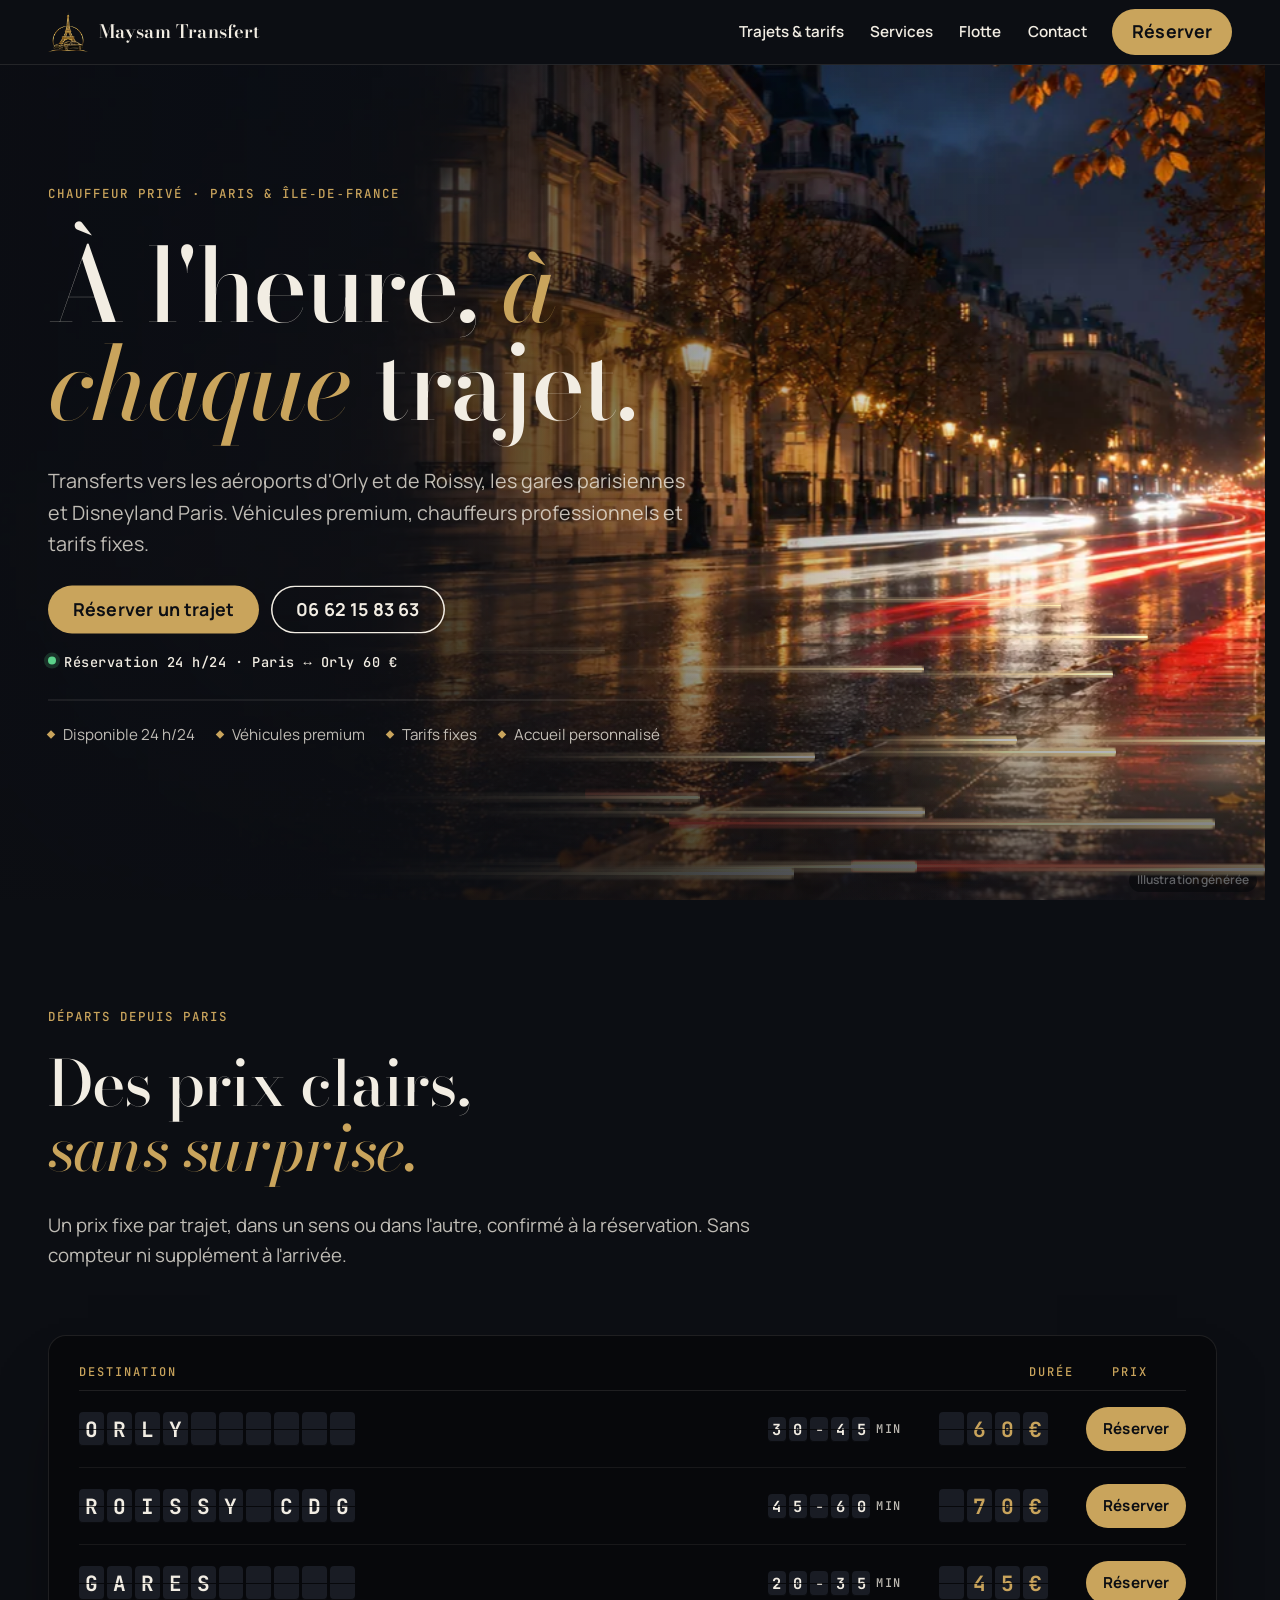
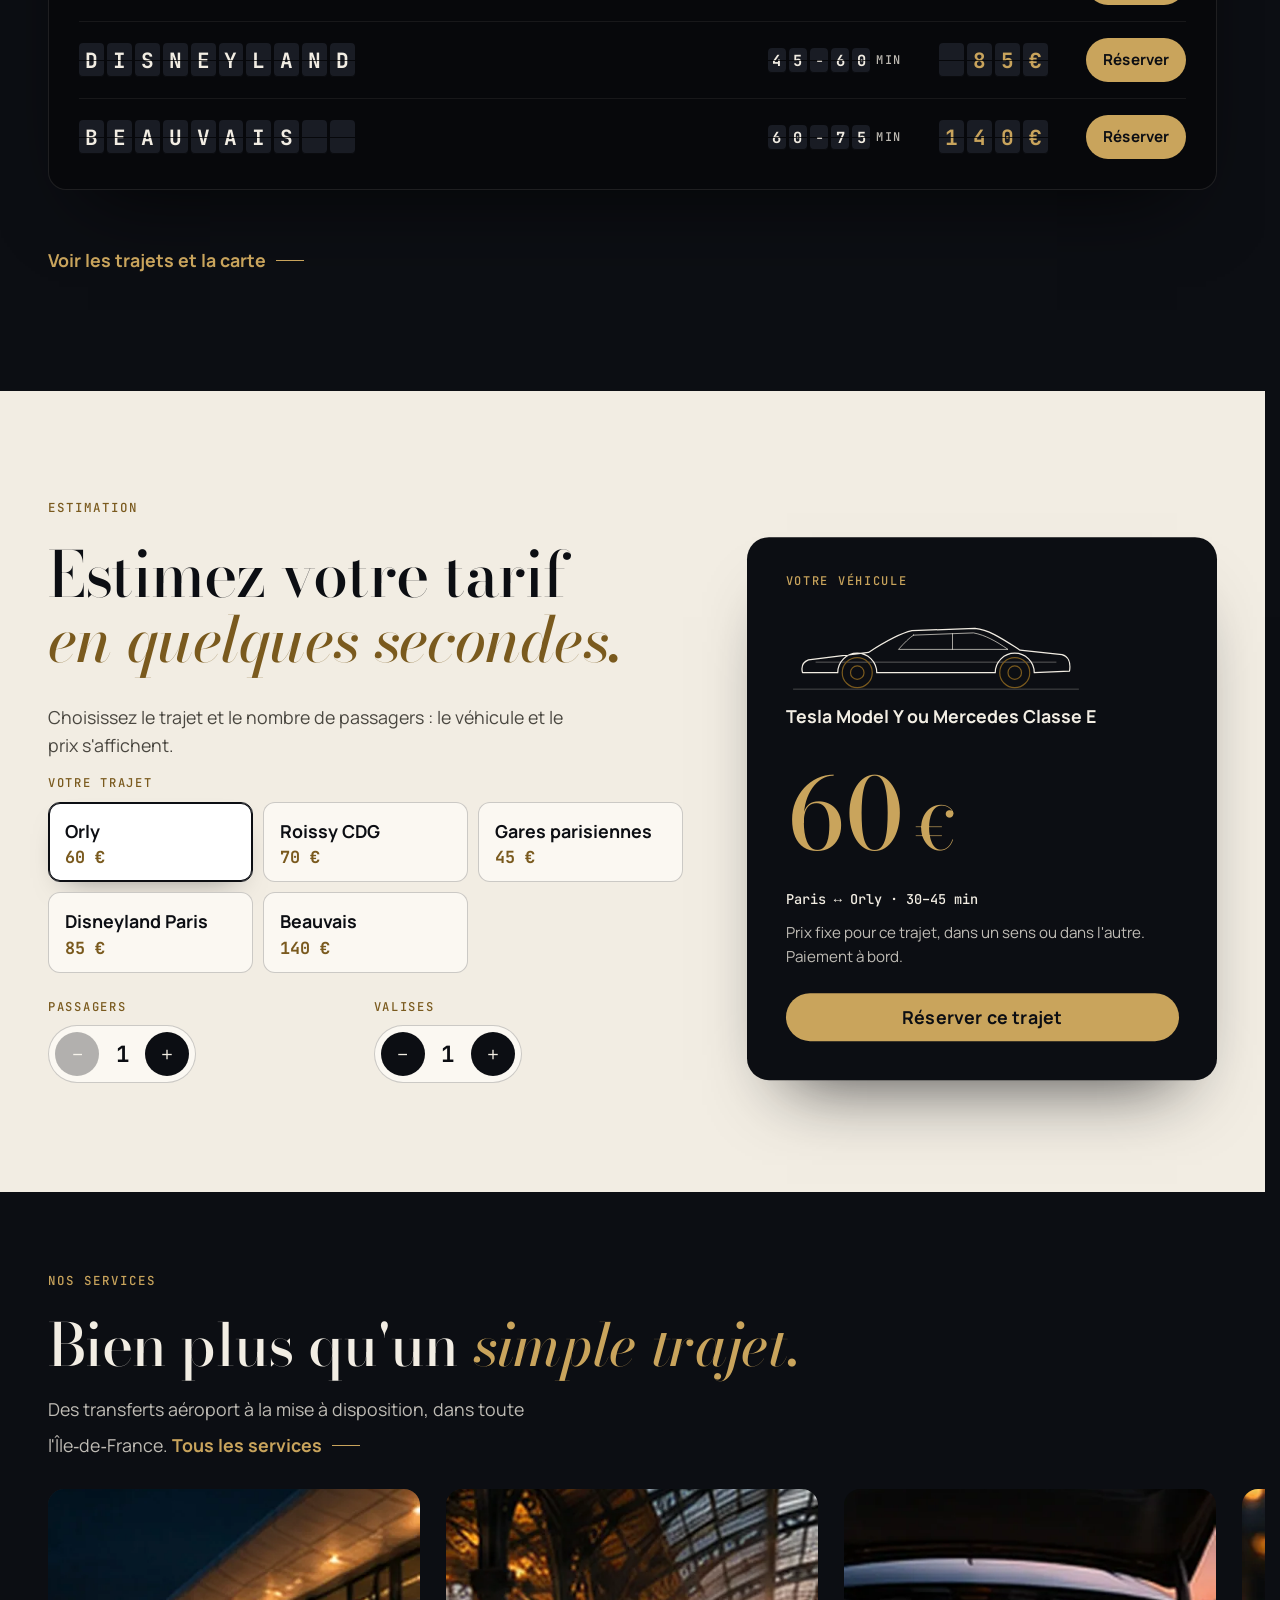
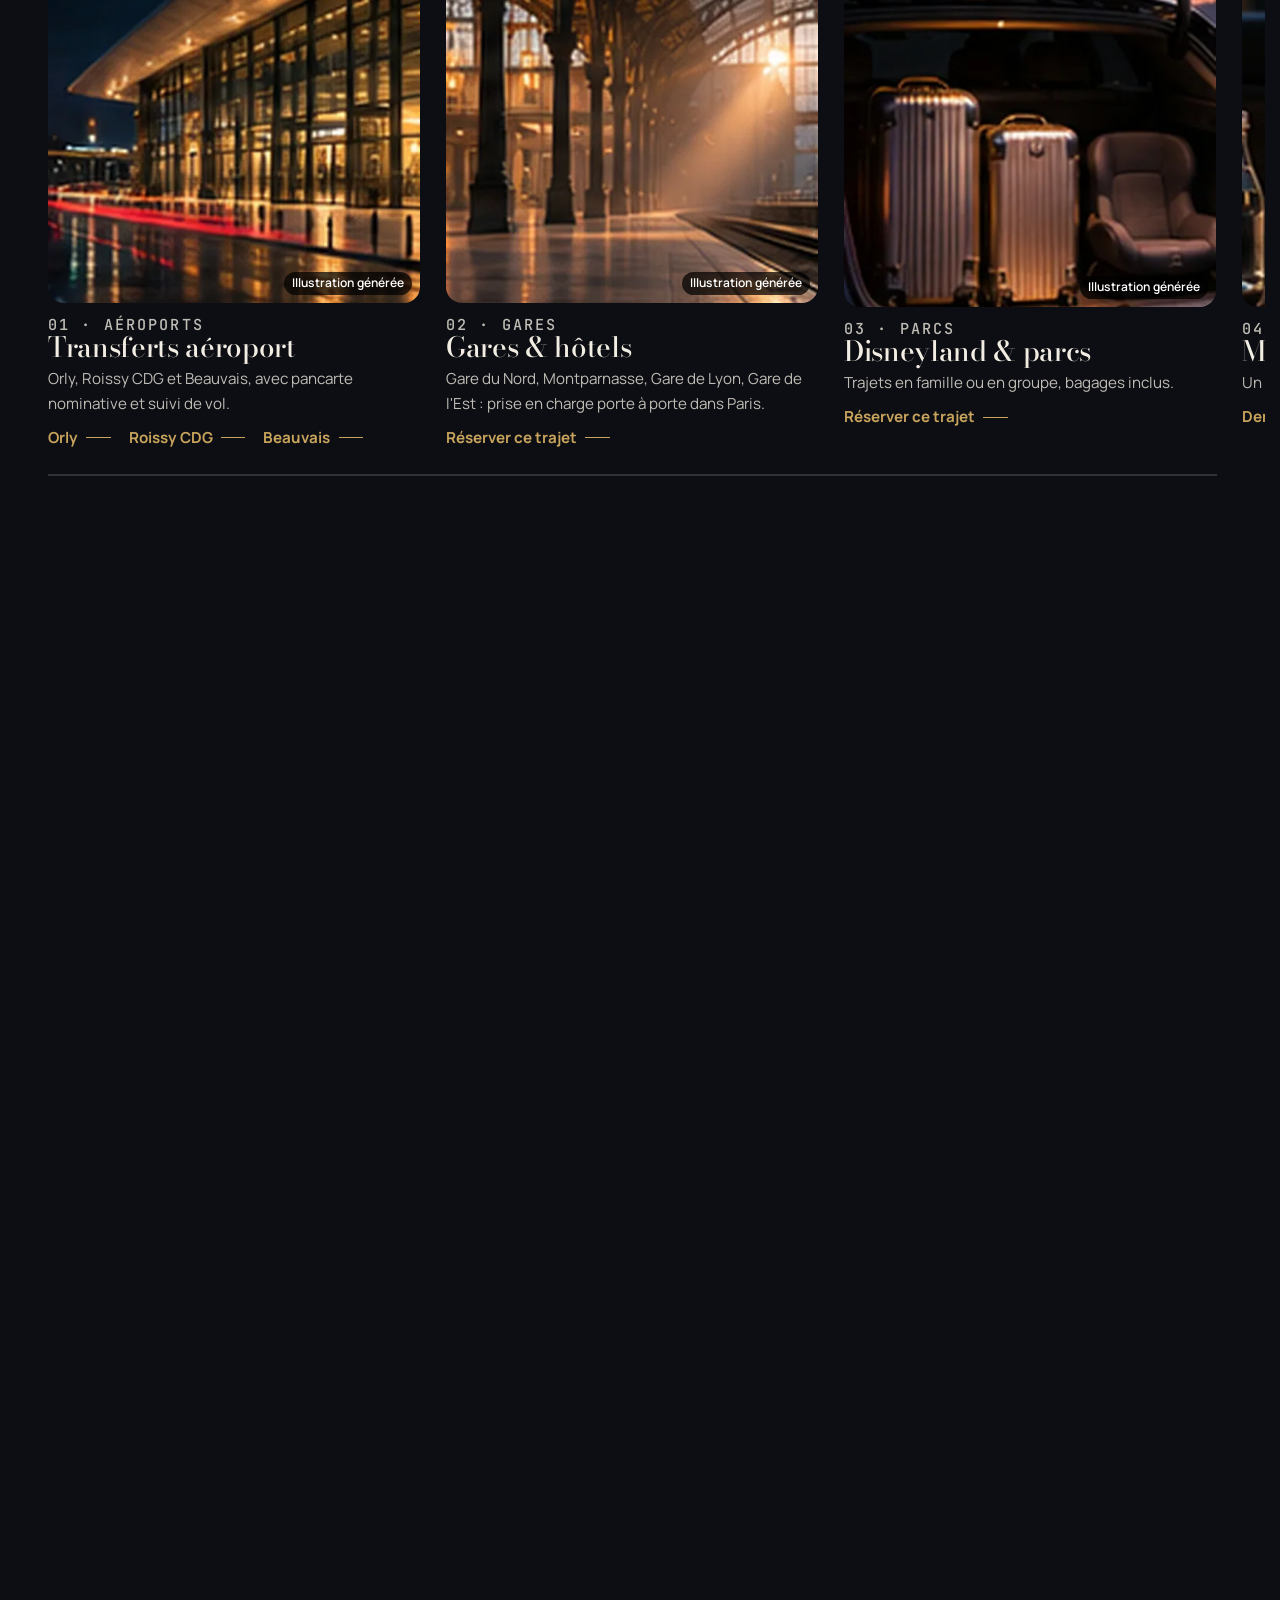
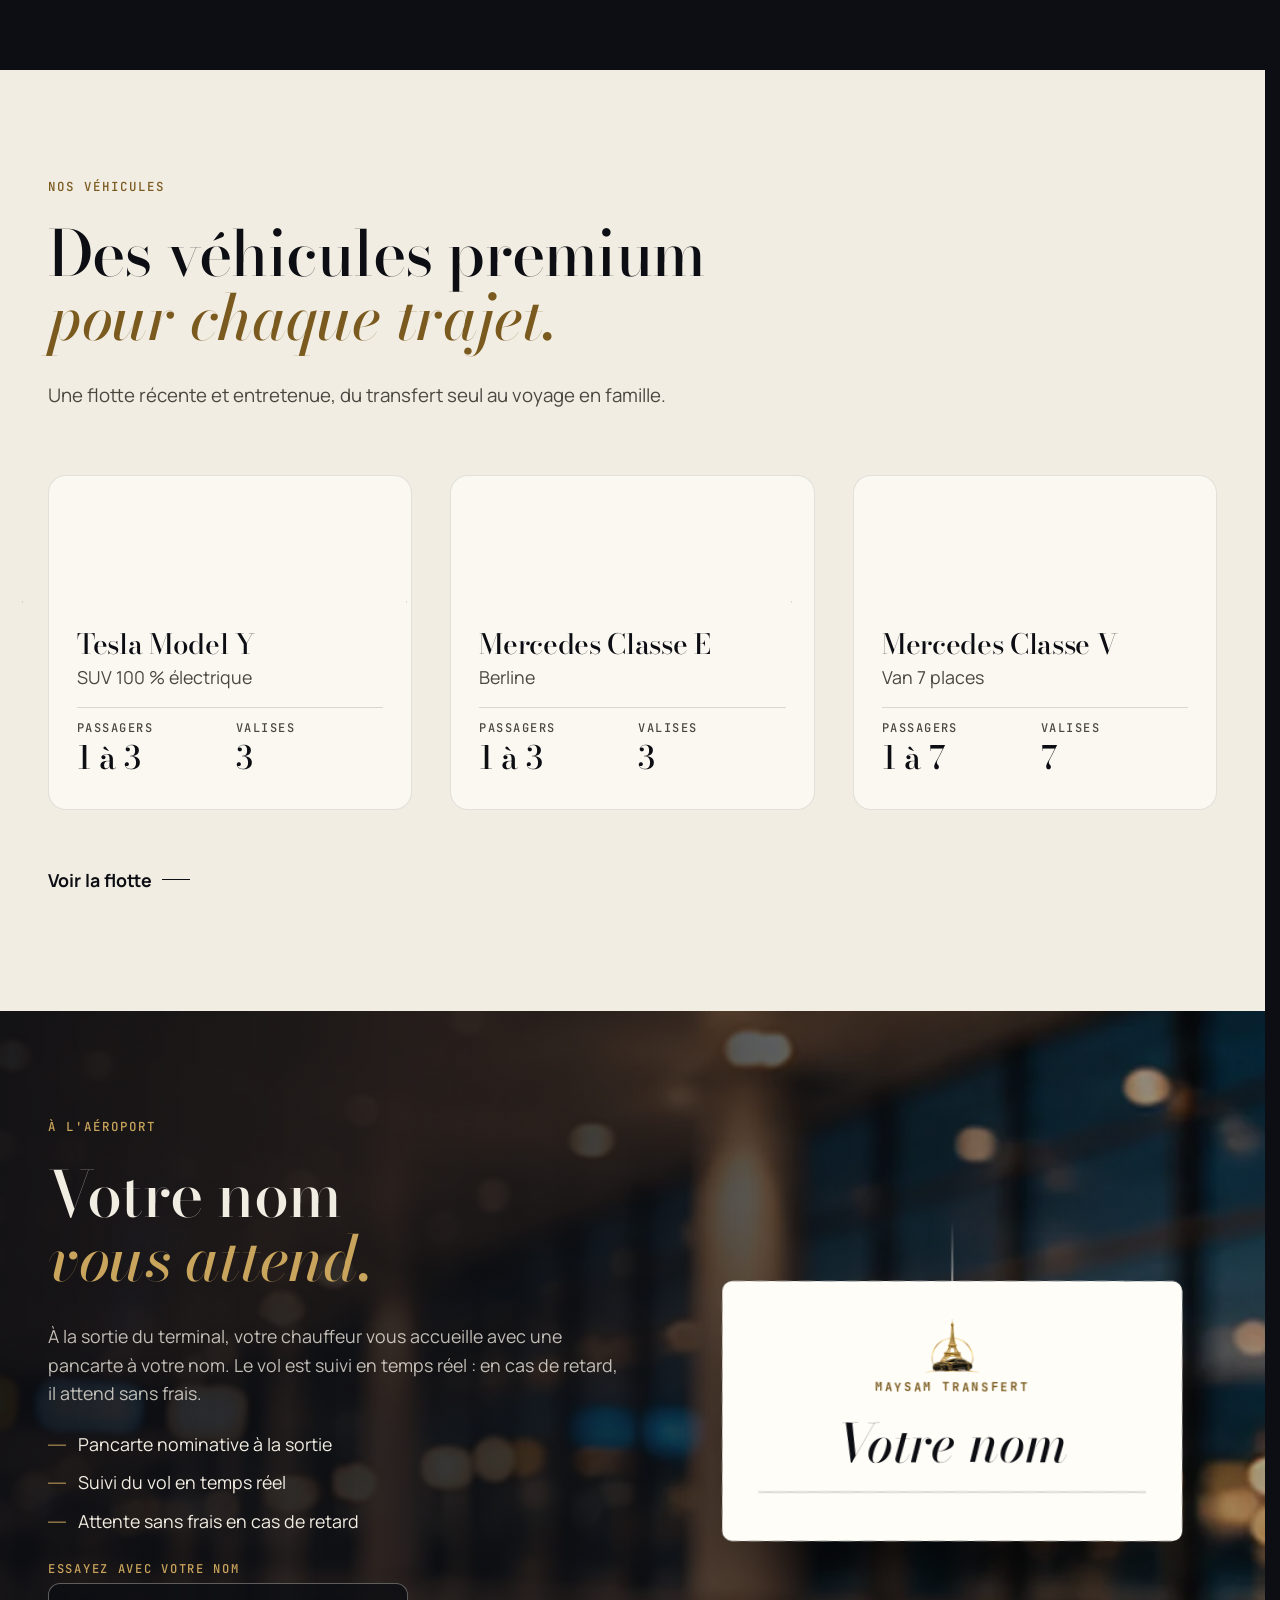
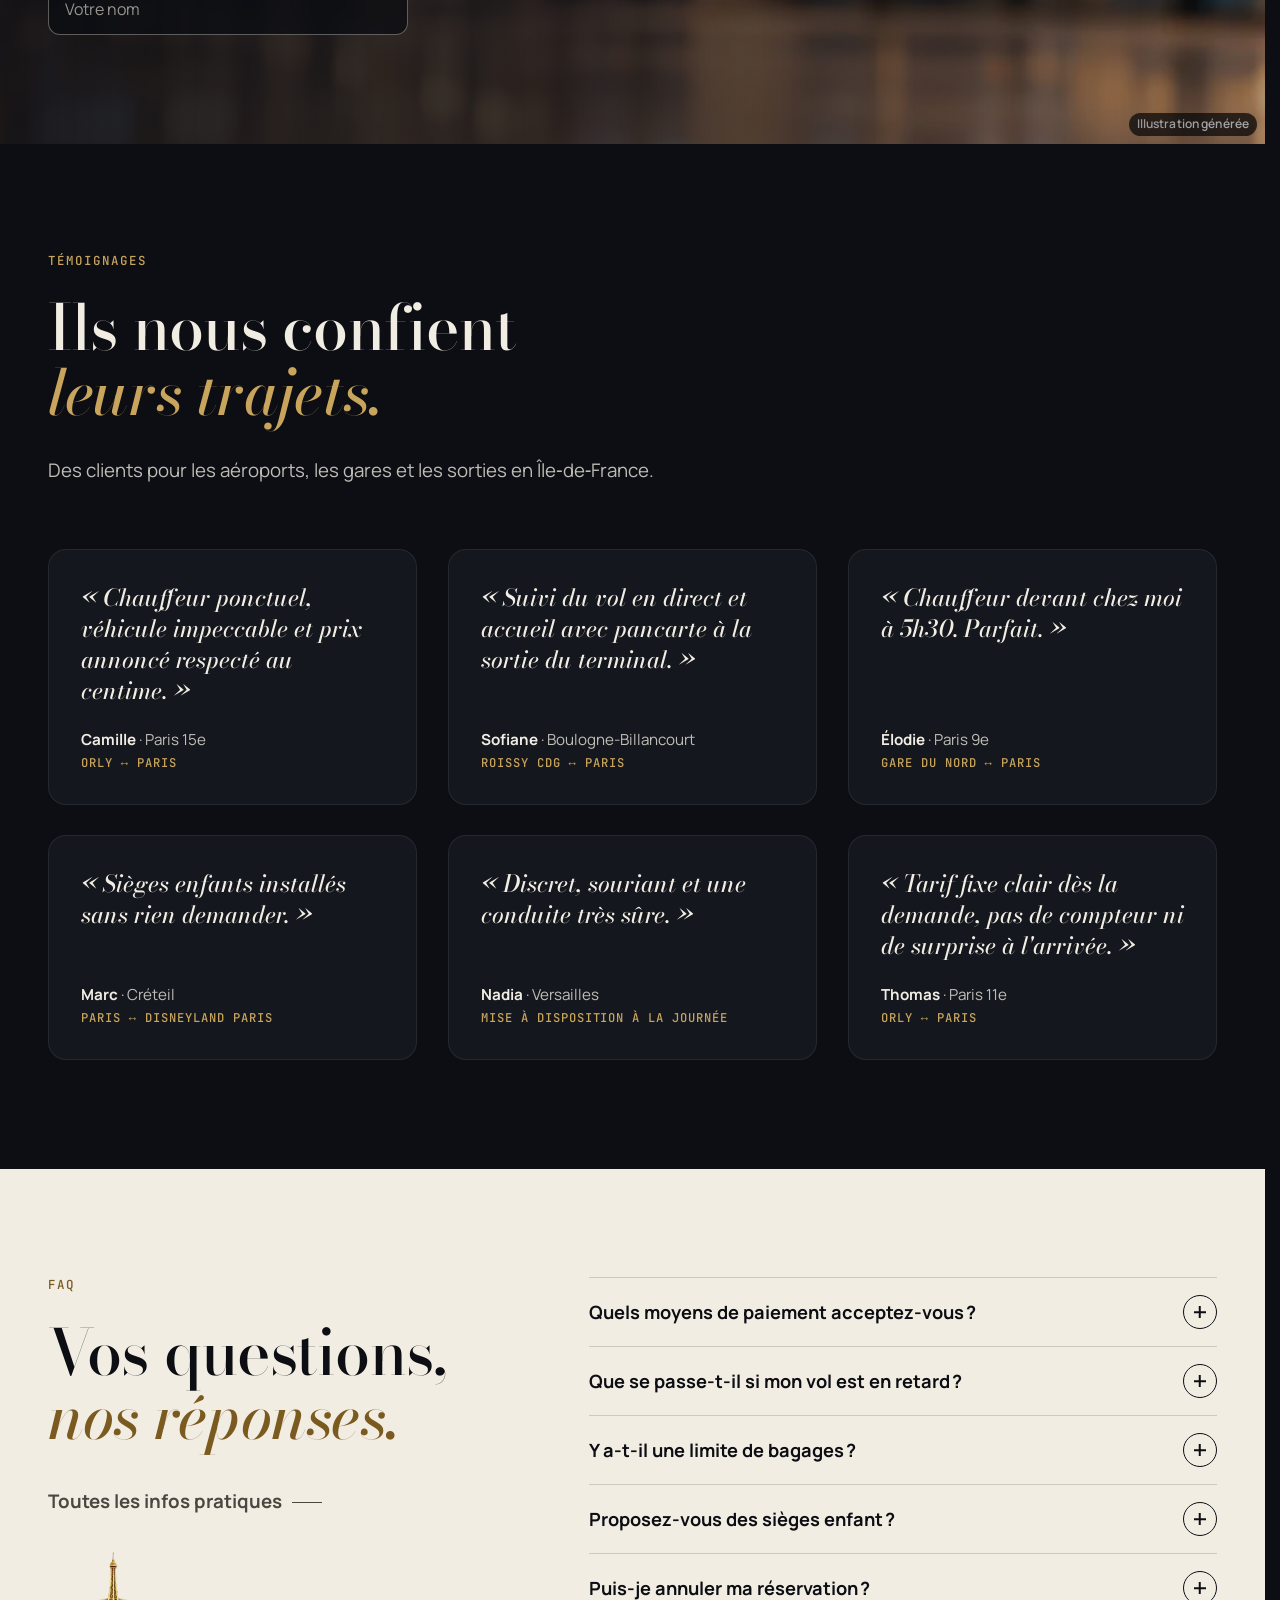
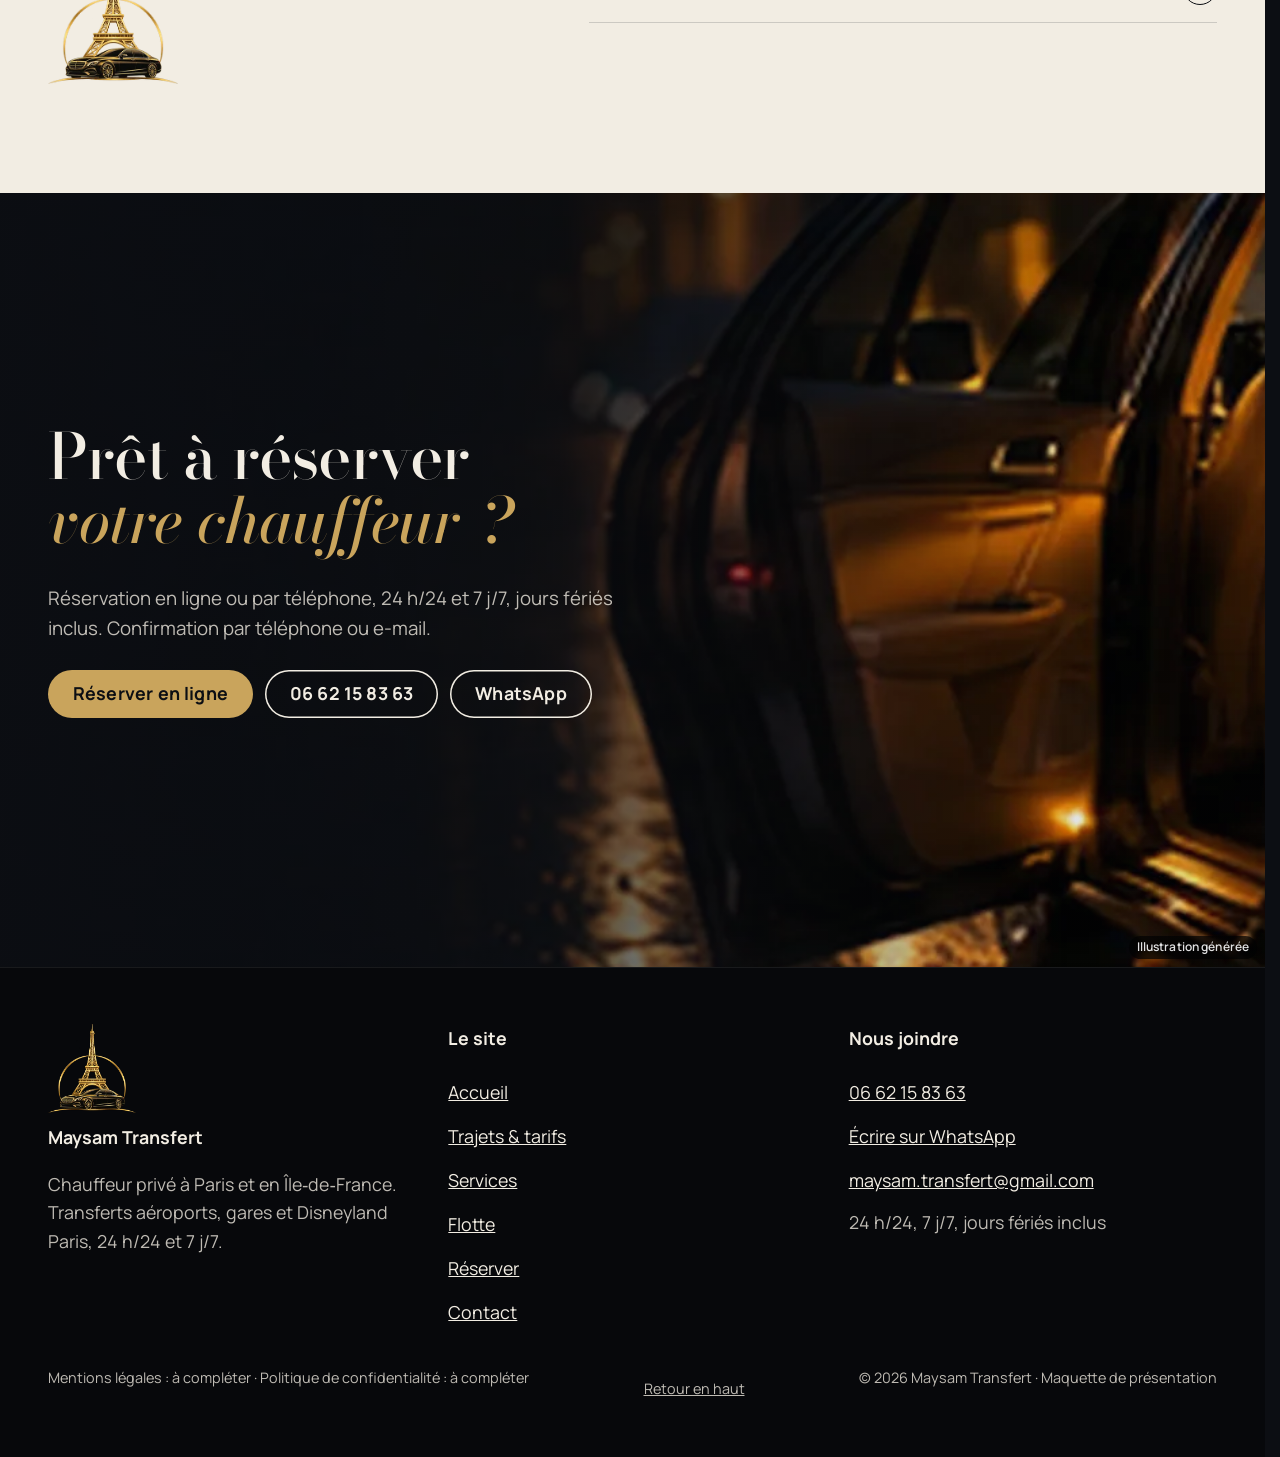
==== index.html @ f6d8e9d5 "Maquette v1" ====
<!doctype html>
<html lang="fr" data-v="1">
<head>
<meta charset="utf-8">
<meta name="viewport" content="width=device-width, initial-scale=1, viewport-fit=cover">
<title>Chauffeur privé à Paris | Maysam Transfert</title>
<meta name="description" content="Votre chauffeur privé à Paris, à l&#39;heure, à chaque trajet : Orly, Roissy CDG, Beauvais, gares et Disneyland Paris, à prix fixe, réservation 24 h/24.">
<meta name="robots" content="noindex, nofollow">
<link rel="canonical" href="https://maysam-transfert-maquette.vercel.app/">
<style>:root{--fond:#0C0E13;--texte:#F2EDE3;--voile-fond:#0C0E13;--ouverture-fond:#07080B;--menu-fond:#0C0E13}:root { --entete-h: 72px; --barres-h: 0px; } html { background: var(--fond); color: var(--texte); scrollbar-gutter: stable; } body { margin: 0; background: var(--fond); } html.js:not(.secours):not([data-arrivee="retour"]) [data-anime] { opacity: 0; } html.js:not(.secours):not([data-arrivee="retour"]) [data-anime].vu { opacity: 1; } [data-voile] { position: fixed; inset: 0; z-index: 900; background: var(--voile-fond); transform: translateY(100%); visibility: hidden; pointer-events: none; } html[data-arrivee="voile"]:not(.voile-leve):not(.secours) [data-voile] { transform: none; visibility: visible; } html.secours [data-voile] { visibility: hidden !important; } .ouverture-panneau { position: fixed; inset: 0; z-index: 850; display: none; place-content: center; justify-items: center; background: var(--ouverture-fond, var(--voile-fond)); color: var(--fond); text-align: center; } html.js[data-arrivee="intro"]:not(.secours):not(.intro-finie) .ouverture-panneau { display: grid; } html.defilement-bloque, html.defilement-bloque body, html.js[data-arrivee="intro"]:not(.secours):not(.intro-finie), html.js[data-arrivee="intro"]:not(.secours):not(.intro-finie) body, html[data-arrivee="voile"]:not(.voile-leve):not(.secours), html[data-arrivee="voile"]:not(.voile-leve):not(.secours) body { overflow: hidden; } html.js[data-arrivee="intro"]:not(.secours):not(.intro-finie) { background-color: var(--ouverture-fond, var(--voile-fond)); } html[data-arrivee="voile"]:not(.voile-leve):not(.secours) { background-color: var(--voile-fond); }</style>
<script>(function () {
var d = document.documentElement, ss = null, ls = null;
try { ss = window.sessionStorage; ls = window.localStorage; } catch (e) {}
d.classList.add('js');
var nav = performance.getEntriesByType ? performance.getEntriesByType('navigation')[0] : null;
var type = nav ? nav.type : 'navigate';
var depart = null;
try { depart = JSON.parse(ss.getItem('socle:depart') || 'null'); ss.removeItem('socle:depart'); } catch (e) {}
if (depart && !(Date.now() - depart.t < 15000)) depart = null;
var mode = type === 'back_forward' ? 'retour' : type === 'reload' ? 'intro' : depart ? 'voile' : 'intro';
d.setAttribute('data-arrivee', mode);
if (mode === 'voile' && depart.couleur) d.style.setProperty('--voile-fond', depart.couleur);
if (type === 'reload' && 'scrollRestoration' in history) {
history.scrollRestoration = 'manual';
}
try {
var choisie = ls && ls.getItem('socle:langue');
var langue = (d.lang || '').slice(0, 2);
if (choisie && choisie !== langue && type === 'navigate' && !depart) {
var alt = document.querySelector('link[rel="alternate"][hreflang="' + choisie + '"]');
if (alt) location.replace(new URL(alt.href).pathname + location.search + location.hash);
}
} catch (e) {}
setTimeout(function () { if (!d.classList.contains('demarre')) d.classList.add('secours'); }, 2000);
})();</script>
<link rel="preload" href="/assets/fonts/bodoni-moda.woff2" as="font" type="font/woff2" crossorigin>
<link rel="preload" href="/assets/fonts/manrope-400.woff2" as="font" type="font/woff2" crossorigin>
<link rel="stylesheet" href="/assets/css/socle.css?v=1">
<link rel="stylesheet" href="/assets/css/site.css?v=1">
<link rel="modulepreload" href="/assets/js/site.js?v=1">
<link rel="modulepreload" href="/assets/js/socle/index.js?v=1">
<script src="/assets/vendor/gsap.min.js" defer></script>
<script src="/assets/vendor/ScrollTrigger.min.js" defer></script>
<script src="/assets/vendor/SplitText.min.js" defer></script>
<script type="module" src="/assets/js/site.js?v=1"></script>
<meta name="theme-color" content="#0C0E13">
<link rel="icon" href="/assets/images/favicon.png" type="image/png">
<link rel="apple-touch-icon" href="/assets/images/apple-touch-icon.png">
<meta property="og:type" content="website">
<meta property="og:site_name" content="Maysam Transfert">
<meta property="og:locale" content="fr_FR">
<meta property="og:title" content="Chauffeur privé à Paris | Maysam Transfert">
<meta property="og:description" content="Votre chauffeur privé à Paris, à l&#39;heure, à chaque trajet : Orly, Roissy CDG, Beauvais, gares et Disneyland Paris, à prix fixe, réservation 24 h/24.">
<meta property="og:url" content="https://maysam-transfert-maquette.vercel.app/">
<meta property="og:image" content="https://maysam-transfert-maquette.vercel.app/assets/partage/accueil-fr.jpg">
<meta property="og:image:width" content="1200">
<meta property="og:image:height" content="630">
<meta property="og:image:alt" content="Maysam Transfert, chauffeur privé à Paris, la nuit">
<meta name="twitter:card" content="summary_large_image">
<script type="application/ld+json">{"@context":"https://schema.org","@type":"LocalBusiness","name":"Maysam Transfert","url":"https://maysam-transfert-maquette.vercel.app/","telephone":"+33662158363","email":"maysam.transfert@gmail.com","description":"Chauffeur privé à Paris et en Île‑de‑France. Transferts aéroports, gares et Disneyland Paris, 24h/24 et 7j/7.","areaServed":"Paris et Île‑de‑France","openingHours":"Mo-Su 00:00-24:00","image":"https://maysam-transfert-maquette.vercel.app/assets/images/logo-grand.webp","paymentAccepted":"Espèces, carte, virement"}</script>
</head>
<body id="haut">
<div data-voile data-forme="glisse" aria-hidden="true"><span class="voile-filet"></span><div class="voile-contenu"><img src="/assets/images/logo-entete.webp" alt="" width="71" height="72"><span data-voile-libelle>Accueil</span></div></div>
<div class="ouverture-panneau" data-ouverture aria-hidden="true">
  <div class="ouverture-phares" data-ouverture-objet><span class="phare phare--g"></span><span class="phare phare--d"></span></div>
  <p class="ouverture-nom">Maysam Transfert</p>
  <p class="ouverture-ligne">Chauffeur privé · Paris</p>
</div>
<a class="evitement" href="#contenu">Aller au contenu</a>
<header data-entete>
  <div class="entete-rangee">
    <a class="entete-logo" href="/" data-libelle="Accueil" aria-current="page">
      <img src="/assets/images/logo-entete.webp" alt="" width="142" height="144"><span>Maysam Transfert</span>
    </a>
    <nav data-nav aria-label="Navigation principale">
      <ul><li><a href="/trajets" data-libelle="Trajets &amp; tarifs">Trajets &amp; tarifs</a></li><li><a href="/services" data-libelle="Services">Services</a></li><li><a href="/flotte" data-libelle="Flotte">Flotte</a></li><li><a href="/contact" data-libelle="Contact">Contact</a></li></ul>
    </nav>
    <div class="entete-actions">
      <a class="bouton" href="/reserver" data-libelle="Réserver">Réserver</a>
      <button type="button" data-menu-bouton aria-controls="menu" aria-expanded="false" data-libelle-ouvrir="Menu" data-libelle-fermer="Fermer"><span data-libelle-bouton>Menu</span></button>
      <a class="menu-sansjs" href="#menu" data-menu-lien>Menu</a>
    </div>
  </div>
</header>
<script>/* Avant le premier affichage : rangées de la navigation (même règle que ajusterNav dans assets/js/socle/entete.js)
   et hauteur réelle de l'en-tête, pour que rien ne saute quand le JavaScript du site prend la main. */
(function () {
  var h = document.documentElement, u = document.querySelector('[data-nav] ul'), e = document.querySelector('[data-entete]');
  if (u) {
    var deborde = function () { return u.scrollWidth > u.clientWidth + 1; }, c = deborde();
    if (c && window.matchMedia('(min-width: 900px)').matches) {
      h.classList.add('nav-deux-rangees'); c = deborde();
      if (c) { h.classList.add('nav-deux-lignes'); var a = u.querySelector('a'); c = !a || u.getBoundingClientRect().height > a.getBoundingClientRect().height * 2.5; }
      if (c) h.classList.remove('nav-deux-rangees', 'nav-deux-lignes');
    }
    if (c) h.classList.add('nav-compacte');
  }
  if (e) h.style.setProperty('--entete-h', Math.round(e.getBoundingClientRect().height) + 'px');
})();</script>
<span id="menu-ferme" aria-hidden="true"></span>
<div id="menu" data-menu role="dialog" aria-modal="true" aria-label="Menu">
  <p class="menu-sansjs-fermer"><a href="#menu-ferme">Fermer</a></p>
  <ul><li style="--i:0"><a href="/" class="menu-lien" data-libelle="Accueil" aria-current="page">Accueil</a></li><li style="--i:1"><a href="/trajets" class="menu-lien" data-libelle="Trajets &amp; tarifs">Trajets &amp; tarifs</a></li><li style="--i:2"><a href="/services" class="menu-lien" data-libelle="Services">Services</a></li><li style="--i:3"><a href="/flotte" class="menu-lien" data-libelle="Flotte">Flotte</a></li><li style="--i:4"><a href="/reserver" class="menu-lien" data-libelle="Réserver">Réserver</a></li><li style="--i:5"><a href="/contact" class="menu-lien" data-libelle="Contact">Contact</a></li></ul>
  <p class="menu-actions"><a class="bouton" href="/reserver" data-libelle="Réserver">Réserver</a> <a class="bouton bouton--contour" href="tel:+33662158363">Appeler 06 62 15 83 63</a></p>
  <p class="menu-dispo">24 h/24, 7 j/7, jours fériés inclus</p>
</div>
<main id="contenu" tabindex="-1">
<section class="hero" id="debut" aria-labelledby="hero-titre">
  <figure class="media hero-media" data-grok style="--cadrage:62% 50%;--cadrage-mobile:50% 60%">
  <picture><source media="(max-width: 760px) and (orientation: portrait)" srcset="/assets/images/grok/accueil-ouverture-mobile-640.webp 640w, /assets/images/grok/accueil-ouverture-mobile-1080.webp 1080w" sizes="100vw">
    <img src="/assets/images/grok/accueil-ouverture-1280.webp" srcset="/assets/images/grok/accueil-ouverture-640.webp 640w, /assets/images/grok/accueil-ouverture-1280.webp 1280w, /assets/images/grok/accueil-ouverture-1920.webp 1920w" sizes="100vw" alt="Avenue parisienne la nuit après la pluie, traînées de phares" width="1280" height="720" fetchpriority="high" loading="eager" decoding="async">
  </picture><figcaption class="mention-ia">Illustration générée</figcaption>
</figure>
  <canvas class="hero-trainees" data-trainees data-effet="phares" aria-hidden="true"></canvas>
  <div class="hero-voile" aria-hidden="true"></div>
  <div class="conteneur hero-contenu">
    <p class="surtitre hero-anim">Chauffeur privé · Paris &amp; Île‑de‑France</p>
    <h1 class="hero-titre" id="hero-titre" data-iris-centre>À l'heure, <em>à chaque</em> trajet.</h1>
    <p class="hero-texte hero-anim masque-ecran-tres-bas">Transferts vers les aéroports d&#39;Orly et de Roissy, les gares parisiennes et Disneyland Paris. Véhicules premium, chauffeurs professionnels et tarifs fixes.</p>
    <p class="hero-actions hero-anim">
      <a href="/reserver" class="bouton" data-libelle="Réserver" data-action-principale data-survol="magnetique">Réserver un trajet</a>
      <a class="bouton bouton--contour" href="tel:+33662158363">06 62 15 83 63</a>
    </p>
    <p class="hero-info hero-anim" data-info-cle><span class="point-vert" aria-hidden="true"></span>Réservation 24 h/24 · Paris ↔ Orly 60 €</p>
    <ul class="hero-points hero-anim masque-ecran-bas" role="list"><li>Disponible 24 h/24</li><li>Véhicules premium</li><li>Tarifs fixes</li><li>Accueil personnalisé</li></ul>
  </div>
</section>
<section class="departs" id="tarifs" aria-labelledby="tableau-titre">
  <div class="conteneur">
    <div class="tete-section">
      <p class="surtitre" data-anime>Départs depuis Paris</p>
      <h2 id="tableau-titre" data-anime="lignes">Des prix clairs, <em>sans surprise.</em></h2>
      <p data-anime>Un prix fixe par trajet, dans un sens ou dans l&#39;autre, confirmé à la réservation. Sans compteur ni supplément à l&#39;arrivée.</p>
    </div>
    <div class="tableau" data-effet="tableau-departs" role="table" aria-labelledby="tableau-titre">
  <div class="tableau-entete" role="row"><span role="columnheader">Destination</span><span role="columnheader">Durée</span><span role="columnheader">Prix</span><span role="columnheader"><span class="visuellement-cache">Réserver</span></span></div>
  <div class="tableau-ligne" role="row">
    <span role="cell" class="tableau-dest"><span class="flaps " aria-hidden="true" data-flaps="ORLY      "><span class="flap">O</span><span class="flap">R</span><span class="flap">L</span><span class="flap">Y</span><span class="flap">&nbsp;</span><span class="flap">&nbsp;</span><span class="flap">&nbsp;</span><span class="flap">&nbsp;</span><span class="flap">&nbsp;</span><span class="flap">&nbsp;</span></span><span class="visuellement-cache">Orly</span></span>
    <span role="cell" class="tableau-duree"><span class="flaps flaps--petit" aria-hidden="true" data-flaps="30-45"><span class="flap">3</span><span class="flap">0</span><span class="flap">-</span><span class="flap">4</span><span class="flap">5</span></span><span class="tableau-unite" aria-hidden="true">min</span><span class="visuellement-cache">30–45 min</span></span>
    <span role="cell" class="tableau-prix" data-prix><span class="flaps flaps--or" aria-hidden="true" data-flaps=" 60€"><span class="flap">&nbsp;</span><span class="flap">6</span><span class="flap">0</span><span class="flap">€</span></span><span class="visuellement-cache">60 €</span></span>
    <span role="cell" class="tableau-action"><a href="/reserver?trajet=orly" class="bouton bouton--petit" data-libelle="Réserver">Réserver<span class="visuellement-cache"> Orly</span></a></span>
  </div><div class="tableau-ligne" role="row">
    <span role="cell" class="tableau-dest"><span class="flaps " aria-hidden="true" data-flaps="ROISSY CDG"><span class="flap">R</span><span class="flap">O</span><span class="flap">I</span><span class="flap">S</span><span class="flap">S</span><span class="flap">Y</span><span class="flap">&nbsp;</span><span class="flap">C</span><span class="flap">D</span><span class="flap">G</span></span><span class="visuellement-cache">Roissy CDG</span></span>
    <span role="cell" class="tableau-duree"><span class="flaps flaps--petit" aria-hidden="true" data-flaps="45-60"><span class="flap">4</span><span class="flap">5</span><span class="flap">-</span><span class="flap">6</span><span class="flap">0</span></span><span class="tableau-unite" aria-hidden="true">min</span><span class="visuellement-cache">45–60 min</span></span>
    <span role="cell" class="tableau-prix" data-prix><span class="flaps flaps--or" aria-hidden="true" data-flaps=" 70€"><span class="flap">&nbsp;</span><span class="flap">7</span><span class="flap">0</span><span class="flap">€</span></span><span class="visuellement-cache">70 €</span></span>
    <span role="cell" class="tableau-action"><a href="/reserver?trajet=cdg" class="bouton bouton--petit" data-libelle="Réserver">Réserver<span class="visuellement-cache"> Roissy CDG</span></a></span>
  </div><div class="tableau-ligne" role="row">
    <span role="cell" class="tableau-dest"><span class="flaps " aria-hidden="true" data-flaps="GARES     "><span class="flap">G</span><span class="flap">A</span><span class="flap">R</span><span class="flap">E</span><span class="flap">S</span><span class="flap">&nbsp;</span><span class="flap">&nbsp;</span><span class="flap">&nbsp;</span><span class="flap">&nbsp;</span><span class="flap">&nbsp;</span></span><span class="visuellement-cache">Gares parisiennes</span></span>
    <span role="cell" class="tableau-duree"><span class="flaps flaps--petit" aria-hidden="true" data-flaps="20-35"><span class="flap">2</span><span class="flap">0</span><span class="flap">-</span><span class="flap">3</span><span class="flap">5</span></span><span class="tableau-unite" aria-hidden="true">min</span><span class="visuellement-cache">20–35 min</span></span>
    <span role="cell" class="tableau-prix" data-prix><span class="flaps flaps--or" aria-hidden="true" data-flaps=" 45€"><span class="flap">&nbsp;</span><span class="flap">4</span><span class="flap">5</span><span class="flap">€</span></span><span class="visuellement-cache">45 €</span></span>
    <span role="cell" class="tableau-action"><a href="/reserver?trajet=gares" class="bouton bouton--petit" data-libelle="Réserver">Réserver<span class="visuellement-cache"> Gares parisiennes</span></a></span>
  </div><div class="tableau-ligne" role="row">
    <span role="cell" class="tableau-dest"><span class="flaps " aria-hidden="true" data-flaps="DISNEYLAND"><span class="flap">D</span><span class="flap">I</span><span class="flap">S</span><span class="flap">N</span><span class="flap">E</span><span class="flap">Y</span><span class="flap">L</span><span class="flap">A</span><span class="flap">N</span><span class="flap">D</span></span><span class="visuellement-cache">Disneyland Paris</span></span>
    <span role="cell" class="tableau-duree"><span class="flaps flaps--petit" aria-hidden="true" data-flaps="45-60"><span class="flap">4</span><span class="flap">5</span><span class="flap">-</span><span class="flap">6</span><span class="flap">0</span></span><span class="tableau-unite" aria-hidden="true">min</span><span class="visuellement-cache">45–60 min</span></span>
    <span role="cell" class="tableau-prix" data-prix><span class="flaps flaps--or" aria-hidden="true" data-flaps=" 85€"><span class="flap">&nbsp;</span><span class="flap">8</span><span class="flap">5</span><span class="flap">€</span></span><span class="visuellement-cache">85 €</span></span>
    <span role="cell" class="tableau-action"><a href="/reserver?trajet=disneyland" class="bouton bouton--petit" data-libelle="Réserver">Réserver<span class="visuellement-cache"> Disneyland Paris</span></a></span>
  </div><div class="tableau-ligne" role="row">
    <span role="cell" class="tableau-dest"><span class="flaps " aria-hidden="true" data-flaps="BEAUVAIS  "><span class="flap">B</span><span class="flap">E</span><span class="flap">A</span><span class="flap">U</span><span class="flap">V</span><span class="flap">A</span><span class="flap">I</span><span class="flap">S</span><span class="flap">&nbsp;</span><span class="flap">&nbsp;</span></span><span class="visuellement-cache">Beauvais</span></span>
    <span role="cell" class="tableau-duree"><span class="flaps flaps--petit" aria-hidden="true" data-flaps="60-75"><span class="flap">6</span><span class="flap">0</span><span class="flap">-</span><span class="flap">7</span><span class="flap">5</span></span><span class="tableau-unite" aria-hidden="true">min</span><span class="visuellement-cache">60–75 min</span></span>
    <span role="cell" class="tableau-prix" data-prix><span class="flaps flaps--or" aria-hidden="true" data-flaps="140€"><span class="flap">1</span><span class="flap">4</span><span class="flap">0</span><span class="flap">€</span></span><span class="visuellement-cache">140 €</span></span>
    <span role="cell" class="tableau-action"><a href="/reserver?trajet=beauvais" class="bouton bouton--petit" data-libelle="Réserver">Réserver<span class="visuellement-cache"> Beauvais</span></a></span>
  </div>
</div>
    <p class="lien-suite" data-anime><a href="/trajets" class="lien-fleche" data-libelle="Trajets &amp; tarifs">Voir les trajets et la carte</a></p>
  </div>
</section>
<section class="estim fond-ivoire" id="estimation" aria-labelledby="estimation-titre">
  <div class="conteneur estim-grille">
    <div class="estim-tete">
      <p class="surtitre" data-anime>Estimation</p>
      <h2 id="estimation-titre" data-anime="lignes">Estimez votre tarif <em>en quelques secondes.</em></h2>
      <p data-anime>Choisissez le trajet et le nombre de passagers : le véhicule et le prix s&#39;affichent.</p>
    </div>
    <form class="estim-form" data-estimateur action="/reserver" method="get">
      <fieldset class="estim-trajets">
        <legend>Votre trajet</legend>
        <div class="estim-choix-liste" data-anime="cascade"><label class="estim-choix">
          <input type="radio" name="trajet" value="orly" data-prix="60" data-duree="30–45 min" checked>
          <span class="estim-choix-nom">Orly</span><span class="estim-choix-prix">60 €</span>
        </label><label class="estim-choix">
          <input type="radio" name="trajet" value="cdg" data-prix="70" data-duree="45–60 min">
          <span class="estim-choix-nom">Roissy CDG</span><span class="estim-choix-prix">70 €</span>
        </label><label class="estim-choix">
          <input type="radio" name="trajet" value="gares" data-prix="45" data-duree="20–35 min">
          <span class="estim-choix-nom">Gares parisiennes</span><span class="estim-choix-prix">45 €</span>
        </label><label class="estim-choix">
          <input type="radio" name="trajet" value="disneyland" data-prix="85" data-duree="45–60 min">
          <span class="estim-choix-nom">Disneyland Paris</span><span class="estim-choix-prix">85 €</span>
        </label><label class="estim-choix">
          <input type="radio" name="trajet" value="beauvais" data-prix="140" data-duree="60–75 min">
          <span class="estim-choix-nom">Beauvais</span><span class="estim-choix-prix">140 €</span>
        </label></div>
      </fieldset>
      <div class="estim-compteurs">
        <fieldset class="estim-compteur" data-compte="passagers" data-min="1" data-max="7">
          <legend>Passagers</legend>
          <div class="compteur-ligne">
            <button type="button" class="compteur-bouton" data-moins aria-label="Un de moins (passagers)">−</button>
            <output class="compteur-valeur" aria-live="polite">1</output>
            <button type="button" class="compteur-bouton" data-plus aria-label="Un de plus (passagers)">+</button>
            <input type="hidden" name="passagers" value="1">
          </div>
        </fieldset><fieldset class="estim-compteur" data-compte="valises" data-min="0" data-max="7">
          <legend>Valises</legend>
          <div class="compteur-ligne">
            <button type="button" class="compteur-bouton" data-moins aria-label="Un de moins (valises)">−</button>
            <output class="compteur-valeur" aria-live="polite">1</output>
            <button type="button" class="compteur-bouton" data-plus aria-label="Un de plus (valises)">+</button>
            <input type="hidden" name="bagages-n" value="1">
          </div>
        </fieldset>
      </div>
    </form>
    <div class="estim-resultat" aria-live="polite" data-estim-resultat>
      <p class="estim-label">Votre véhicule</p>
      <div class="estim-vehicule"><svg class="silhouette estim-silhouette" viewBox="0 0 400 140" data-forme="berline" aria-hidden="true" data-visuel>
  <path class="silhouette-sol" d="M10 128 L390 128" data-fx-trait/>
  <path class="silhouette-corps" d="M22 106 C20 98 22 92 30 89 L110 79 C130 66 150 54 168 50 L252 47 C272 49 290 62 312 76 L368 82 C376 84 380 92 378 104 L331 106 A26 26 0 0 0 279 106 L121 106 A26 26 0 0 0 69 106 Z" data-fx-trait/>
  <path class="silhouette-vitres" d="M170 56 L250 53 C266 56 280 64 296 75 L150 75 C158 66 164 60 170 56 Z M222 54 L222 75" data-fx-trait/>
  <path class="silhouette-ligne" d="M40 92 L360 92" data-fx-trait/>
  <circle class="silhouette-roue" cx="95" cy="106" r="20" data-fx-trait/><circle class="silhouette-jante" cx="95" cy="106" r="9" data-fx-trait/><circle class="silhouette-roue" cx="305" cy="106" r="20" data-fx-trait/><circle class="silhouette-jante" cx="305" cy="106" r="9" data-fx-trait/>
</svg><svg class="silhouette estim-silhouette" viewBox="0 0 400 140" data-forme="van" aria-hidden="true" hidden data-visuel>
  <path class="silhouette-sol" d="M10 128 L390 128" data-fx-trait/>
  <path class="silhouette-corps" d="M20 104 C18 90 20 80 30 76 L70 70 C80 52 90 36 104 30 L350 28 C366 28 374 36 376 50 L380 100 L335 104 A26 26 0 0 0 283 104 L121 104 A26 26 0 0 0 69 104 Z" data-fx-trait/>
  <path class="silhouette-vitres" d="M108 38 L175 36 L175 66 L84 66 C92 52 100 44 108 38 Z M185 36 L268 35 L268 66 L185 66 Z M278 35 L352 34 C360 34 364 40 365 48 L366 66 L278 66 Z" data-fx-trait/>
  <path class="silhouette-ligne" d="M30 84 L376 84" data-fx-trait/>
  <circle class="silhouette-roue" cx="95" cy="104" r="20" data-fx-trait/><circle class="silhouette-jante" cx="95" cy="104" r="9" data-fx-trait/><circle class="silhouette-roue" cx="309" cy="104" r="20" data-fx-trait/><circle class="silhouette-jante" cx="309" cy="104" r="9" data-fx-trait/>
</svg><p class="estim-vehicule-nom" data-estim-vehicule>Tesla Model Y ou Mercedes Classe E</p></div>
      <p class="estim-prix" data-prix><span class="estim-montant" data-estim-montant>60</span><span class="estim-devise"> €</span></p>
      <p class="estim-duree" data-estim-duree>Paris ↔ Orly · 30–45 min</p>
      <p class="estim-note" data-estim-note data-fixe="Prix fixe pour ce trajet, dans un sens ou dans l&#39;autre. Paiement à bord." data-van="Pour 4 passagers ou plus de 3 valises, la Classe V : tarif confirmé à la réservation." data-max="Au-delà de 7 passagers, appelez-nous." data-surdemande="Tarif confirmé à la réservation" data-petit="Tesla Model Y ou Mercedes Classe E" data-grand="Mercedes Classe V">Prix fixe pour ce trajet, dans un sens ou dans l&#39;autre. Paiement à bord.</p>
      <a href="/reserver?trajet=orly&amp;passagers=1" class="bouton" data-libelle="Réserver" data-estim-lien data-survol="magnetique">Réserver ce trajet</a>
    </div>
  </div>
</section>
<section class="services-galerie ecran epingle" id="services" data-entete-cache data-fx="galerie" aria-labelledby="services-titre">
  <div class="conteneur services-tete">
    <div>
      <p class="surtitre">Nos services</p>
      <h2 id="services-titre" data-anime="lignes">Bien plus qu'un <em>simple trajet.</em></h2>
    </div>
    <p class="masque-ecran-bas">Des transferts aéroport à la mise à disposition, dans toute l&#39;Île‑de‑France. <a href="/services" class="lien-fleche" data-libelle="Services">Tous les services</a></p>
  </div>
  <div class="piste services-piste" data-galerie tabindex="0" role="region" aria-label="Services, défilement horizontal" data-anime="cascade">
    <article class="service-carte" id="service-aeroport">
      <figure class="media service-media" data-grok data-fx="vitesse" data-fx-force="2" style="--cadrage:50% 50%">
  <picture>
    <img src="/assets/images/grok/service-aeroport-784.webp" srcset="/assets/images/grok/service-aeroport-480.webp 480w, /assets/images/grok/service-aeroport-640.webp 640w, /assets/images/grok/service-aeroport-784.webp 784w" sizes="(max-width: 760px) 80vw, 30vw" alt="Terminal d&#39;aéroport la nuit, façade de verre éclairée" width="784" height="1176" loading="lazy" decoding="async">
  </picture><figcaption class="mention-ia">Illustration générée</figcaption>
</figure>
      <div class="service-texte">
        <p class="service-num">01 · Aéroports</p>
        <h3>Transferts aéroport</h3>
        <p class="service-desc">Orly, Roissy CDG et Beauvais, avec pancarte nominative et suivi de vol.</p>
        <p class="service-liens"><a href="/reserver?trajet=orly" class="lien-fleche" data-libelle="Réserver">Orly</a><a href="/reserver?trajet=cdg" class="lien-fleche" data-libelle="Réserver">Roissy CDG</a><a href="/reserver?trajet=beauvais" class="lien-fleche" data-libelle="Réserver">Beauvais</a></p>
      </div>
    </article><article class="service-carte" id="service-gares">
      <figure class="media service-media" data-grok data-fx="vitesse" data-fx-force="2" style="--cadrage:50% 50%">
  <picture>
    <img src="/assets/images/grok/service-gares-784.webp" srcset="/assets/images/grok/service-gares-480.webp 480w, /assets/images/grok/service-gares-640.webp 640w, /assets/images/grok/service-gares-784.webp 784w" sizes="(max-width: 760px) 80vw, 30vw" alt="Grande gare au petit matin, verrière et lumière dorée" width="784" height="1176" loading="lazy" decoding="async">
  </picture><figcaption class="mention-ia">Illustration générée</figcaption>
</figure>
      <div class="service-texte">
        <p class="service-num">02 · Gares</p>
        <h3>Gares &amp; hôtels</h3>
        <p class="service-desc">Gare du Nord, Montparnasse, Gare de Lyon, Gare de l&#39;Est : prise en charge porte à porte dans Paris.</p>
        <p class="service-liens"><a href="/reserver?trajet=gares" class="lien-fleche" data-libelle="Réserver">Réserver ce trajet<span class="visuellement-cache"> : Gares &amp; hôtels</span></a></p>
      </div>
    </article><article class="service-carte" id="service-parcs">
      <figure class="media service-media" data-grok data-fx="vitesse" data-fx-force="2" style="--cadrage:50% 50%">
  <picture>
    <img src="/assets/images/grok/service-parcs-784.webp" srcset="/assets/images/grok/service-parcs-480.webp 480w, /assets/images/grok/service-parcs-640.webp 640w, /assets/images/grok/service-parcs-784.webp 784w" sizes="(max-width: 760px) 80vw, 30vw" alt="Coffre ouvert avec deux valises et un rehausseur, à l&#39;aube" width="784" height="1176" loading="lazy" decoding="async">
  </picture><figcaption class="mention-ia">Illustration générée</figcaption>
</figure>
      <div class="service-texte">
        <p class="service-num">03 · Parcs</p>
        <h3>Disneyland &amp; parcs</h3>
        <p class="service-desc">Trajets en famille ou en groupe, bagages inclus.</p>
        <p class="service-liens"><a href="/reserver?trajet=disneyland" class="lien-fleche" data-libelle="Réserver">Réserver ce trajet<span class="visuellement-cache"> : Disneyland &amp; parcs</span></a></p>
      </div>
    </article><article class="service-carte" id="service-disposition">
      <figure class="media service-media" data-grok data-fx="vitesse" data-fx-force="2" style="--cadrage:50% 50%">
  <picture>
    <img src="/assets/images/grok/service-disposition-784.webp" srcset="/assets/images/grok/service-disposition-480.webp 480w, /assets/images/grok/service-disposition-640.webp 640w, /assets/images/grok/service-disposition-784.webp 784w" sizes="(max-width: 760px) 80vw, 30vw" alt="Banquette arrière en cuir noir, eau et plaid, lumières de la ville" width="784" height="1176" loading="lazy" decoding="async">
  </picture><figcaption class="mention-ia">Illustration générée</figcaption>
</figure>
      <div class="service-texte">
        <p class="service-num">04 · À l&#39;heure</p>
        <h3>Mise à disposition</h3>
        <p class="service-desc">Un chauffeur disponible à l&#39;heure ou à la journée.</p>
        <p class="service-liens"><a href="/reserver?trajet=disposition" class="lien-fleche" data-libelle="Réserver">Demander un tarif<span class="visuellement-cache"> : Mise à disposition</span></a></p>
      </div>
    </article><article class="service-carte" id="service-evenements">
      <figure class="media service-media" data-grok data-fx="vitesse" data-fx-force="2" style="--cadrage:50% 50%">
  <picture>
    <img src="/assets/images/grok/service-evenements-784.webp" srcset="/assets/images/grok/service-evenements-480.webp 480w, /assets/images/grok/service-evenements-640.webp 640w, /assets/images/grok/service-evenements-784.webp 784w" sizes="(max-width: 760px) 80vw, 30vw" alt="Ruban blanc noué à la portière d&#39;une berline noire" width="784" height="1176" loading="lazy" decoding="async">
  </picture><figcaption class="mention-ia">Illustration générée</figcaption>
</figure>
      <div class="service-texte">
        <p class="service-num">05 · Événements</p>
        <h3>Événements &amp; mariages</h3>
        <p class="service-desc">Berlines de prestige pour cérémonies et soirées.</p>
        <p class="service-liens"><a href="/reserver?trajet=evenement" class="lien-fleche" data-libelle="Réserver">Demander un tarif<span class="visuellement-cache"> : Événements &amp; mariages</span></a></p>
      </div>
    </article><article class="service-carte" id="service-longs">
      <figure class="media service-media" data-grok data-fx="vitesse" data-fx-force="2" style="--cadrage:50% 50%">
  <picture>
    <img src="/assets/images/grok/service-longs-trajets-784.webp" srcset="/assets/images/grok/service-longs-trajets-480.webp 480w, /assets/images/grok/service-longs-trajets-640.webp 640w, /assets/images/grok/service-longs-trajets-784.webp 784w" sizes="(max-width: 760px) 80vw, 30vw" alt="Autoroute à la tombée du jour, traînées de lumière" width="784" height="1176" loading="lazy" decoding="async">
  </picture><figcaption class="mention-ia">Illustration générée</figcaption>
</figure>
      <div class="service-texte">
        <p class="service-num">06 · Province, Europe</p>
        <h3>Longs trajets</h3>
        <p class="service-desc">Province et Europe, au départ ou à destination de l&#39;Île‑de‑France, au forfait.</p>
        <p class="service-liens"><a href="/reserver?trajet=longs" class="lien-fleche" data-libelle="Réserver">Demander un forfait<span class="visuellement-cache"> : Longs trajets</span></a></p>
      </div>
    </article>
  </div>
  <div class="galerie-progres" aria-hidden="true"><span></span></div>
</section>
<section class="flotte-accueil fond-ivoire" id="vehicules" aria-labelledby="flotte-titre">
  <div class="conteneur">
    <div class="tete-section">
      <p class="surtitre" data-anime>Nos véhicules</p>
      <h2 id="flotte-titre" data-anime="lignes">Des véhicules premium <em>pour chaque trajet.</em></h2>
      <p data-anime>Une flotte récente et entretenue, du transfert seul au voyage en famille.</p>
    </div>
    <div class="vehicules-grille" data-effet="silhouettes"><article class="vehicule" data-vehicule="tesla">
      <div class="vehicule-dessin"><svg class="silhouette " viewBox="0 0 400 140" data-forme="suv" role="img" aria-label="Tesla Model Y" data-fx="trace" data-visuel>
  <path class="silhouette-sol" d="M10 128 L390 128" data-fx-trait/>
  <path class="silhouette-corps" d="M22 104 C20 92 24 84 34 80 L112 72 C134 56 156 42 178 38 L262 37 C300 42 330 58 360 72 C374 76 380 86 378 102 L333 104 A28 28 0 0 0 277 104 L123 104 A28 28 0 0 0 67 104 Z" data-fx-trait/>
  <path class="silhouette-vitres" d="M180 45 L260 44 C288 48 310 58 332 70 L150 70 C160 58 170 50 180 45 Z M228 44 L228 70" data-fx-trait/>
  <path class="silhouette-ligne" d="M38 88 L362 88" data-fx-trait/>
  <circle class="silhouette-roue" cx="95" cy="104" r="22" data-fx-trait/><circle class="silhouette-jante" cx="95" cy="104" r="10" data-fx-trait/><circle class="silhouette-roue" cx="305" cy="104" r="22" data-fx-trait/><circle class="silhouette-jante" cx="305" cy="104" r="10" data-fx-trait/>
</svg></div>
      <h3>Tesla Model Y</h3>
      <p class="vehicule-categorie">SUV 100 % électrique</p>
      <dl class="vehicule-chiffres"><div><dt>Passagers</dt><dd>1 à 3</dd></div><div><dt>Valises</dt><dd>3</dd></div></dl>
    </article><article class="vehicule" data-vehicule="classe-e">
      <div class="vehicule-dessin"><svg class="silhouette " viewBox="0 0 400 140" data-forme="berline" role="img" aria-label="Mercedes Classe E" data-fx="trace" data-visuel>
  <path class="silhouette-sol" d="M10 128 L390 128" data-fx-trait/>
  <path class="silhouette-corps" d="M22 106 C20 98 22 92 30 89 L110 79 C130 66 150 54 168 50 L252 47 C272 49 290 62 312 76 L368 82 C376 84 380 92 378 104 L331 106 A26 26 0 0 0 279 106 L121 106 A26 26 0 0 0 69 106 Z" data-fx-trait/>
  <path class="silhouette-vitres" d="M170 56 L250 53 C266 56 280 64 296 75 L150 75 C158 66 164 60 170 56 Z M222 54 L222 75" data-fx-trait/>
  <path class="silhouette-ligne" d="M40 92 L360 92" data-fx-trait/>
  <circle class="silhouette-roue" cx="95" cy="106" r="20" data-fx-trait/><circle class="silhouette-jante" cx="95" cy="106" r="9" data-fx-trait/><circle class="silhouette-roue" cx="305" cy="106" r="20" data-fx-trait/><circle class="silhouette-jante" cx="305" cy="106" r="9" data-fx-trait/>
</svg></div>
      <h3>Mercedes Classe E</h3>
      <p class="vehicule-categorie">Berline</p>
      <dl class="vehicule-chiffres"><div><dt>Passagers</dt><dd>1 à 3</dd></div><div><dt>Valises</dt><dd>3</dd></div></dl>
    </article><article class="vehicule" data-vehicule="classe-v">
      <div class="vehicule-dessin"><svg class="silhouette " viewBox="0 0 400 140" data-forme="van" role="img" aria-label="Mercedes Classe V" data-fx="trace" data-visuel>
  <path class="silhouette-sol" d="M10 128 L390 128" data-fx-trait/>
  <path class="silhouette-corps" d="M20 104 C18 90 20 80 30 76 L70 70 C80 52 90 36 104 30 L350 28 C366 28 374 36 376 50 L380 100 L335 104 A26 26 0 0 0 283 104 L121 104 A26 26 0 0 0 69 104 Z" data-fx-trait/>
  <path class="silhouette-vitres" d="M108 38 L175 36 L175 66 L84 66 C92 52 100 44 108 38 Z M185 36 L268 35 L268 66 L185 66 Z M278 35 L352 34 C360 34 364 40 365 48 L366 66 L278 66 Z" data-fx-trait/>
  <path class="silhouette-ligne" d="M30 84 L376 84" data-fx-trait/>
  <circle class="silhouette-roue" cx="95" cy="104" r="20" data-fx-trait/><circle class="silhouette-jante" cx="95" cy="104" r="9" data-fx-trait/><circle class="silhouette-roue" cx="309" cy="104" r="20" data-fx-trait/><circle class="silhouette-jante" cx="309" cy="104" r="9" data-fx-trait/>
</svg></div>
      <h3>Mercedes Classe V</h3>
      <p class="vehicule-categorie">Van 7 places</p>
      <dl class="vehicule-chiffres"><div><dt>Passagers</dt><dd>1 à 7</dd></div><div><dt>Valises</dt><dd>7</dd></div></dl>
    </article></div>
    <p class="lien-suite" data-anime><a href="/flotte" class="lien-fleche" data-libelle="Flotte">Voir la flotte</a></p>
  </div>
</section>
<section class="pancarte-section" id="pancarte" aria-labelledby="pancarte-titre">
  <figure class="media pancarte-fond" data-grok data-fx="zoom" data-fx-force="10" style="--cadrage:50% 50%">
  <picture>
    <img src="/assets/images/grok/accueil-hall-1280.webp" srcset="/assets/images/grok/accueil-hall-640.webp 640w, /assets/images/grok/accueil-hall-1280.webp 1280w, /assets/images/grok/accueil-hall-1920.webp 1920w" sizes="100vw" alt="Hall d&#39;arrivée d&#39;aéroport la nuit, lumières floues" width="1280" height="720" loading="lazy" decoding="async">
  </picture><figcaption class="mention-ia">Illustration générée</figcaption>
</figure>
  <div class="conteneur pancarte-grille">
    <div class="pancarte-texte">
      <p class="surtitre" data-anime>À l&#39;aéroport</p>
      <h2 id="pancarte-titre" data-anime="lignes">Votre nom <em>vous attend.</em></h2>
      <p data-anime>À la sortie du terminal, votre chauffeur vous accueille avec une pancarte à votre nom. Le vol est suivi en temps réel : en cas de retard, il attend sans frais.</p>
      <ul class="liste-or" data-anime="cascade" role="list"><li>Pancarte nominative à la sortie</li><li>Suivi du vol en temps réel</li><li>Attente sans frais en cas de retard</li></ul>
      <div class="pancarte-essai" data-anime>
        <label for="pancarte-nom">Essayez avec votre nom</label>
        <input id="pancarte-nom" type="text" maxlength="28" autocomplete="name" placeholder="Votre nom" data-pancarte-saisie>
      </div>
    </div>
    <figure class="pancarte" data-effet="pancarte" data-pancarte aria-label="Aperçu de la pancarte" data-visuel>
      <div class="pancarte-carton">
        <img class="pancarte-logo" src="/assets/images/logo-entete.webp" alt="" width="71" height="72" loading="lazy">
        <p class="pancarte-marque">Maysam Transfert</p>
        <p class="pancarte-nom" data-pancarte-nom data-defaut="Votre nom">Votre nom</p>
      </div>
    </figure>
  </div>
</section>
<section class="temoignages" id="temoignages" aria-labelledby="temoignages-titre">
  <div class="conteneur">
    <div class="tete-section">
      <p class="surtitre" data-anime>Témoignages</p>
      <h2 id="temoignages-titre" data-anime="lignes">Ils nous confient <em>leurs trajets.</em></h2>
      <p data-anime>Des clients pour les aéroports, les gares et les sorties en Île‑de‑France.</p>
    </div>
    <div class="temoignages-grille" data-anime="cascade"><figure class="temoignage">
      <blockquote><p>« Chauffeur ponctuel, véhicule impeccable et prix annoncé respecté au centime. »</p></blockquote>
      <figcaption><span class="temoignage-qui"><strong>Camille</strong> · Paris 15e</span><span class="temoignage-trajet">Orly ↔ Paris</span></figcaption>
    </figure><figure class="temoignage">
      <blockquote><p>« Suivi du vol en direct et accueil avec pancarte à la sortie du terminal. »</p></blockquote>
      <figcaption><span class="temoignage-qui"><strong>Sofiane</strong> · Boulogne-Billancourt</span><span class="temoignage-trajet">Roissy CDG ↔ Paris</span></figcaption>
    </figure><figure class="temoignage">
      <blockquote><p>« Chauffeur devant chez moi à 5h30. Parfait. »</p></blockquote>
      <figcaption><span class="temoignage-qui"><strong>Élodie</strong> · Paris 9e</span><span class="temoignage-trajet">Gare du Nord ↔ Paris</span></figcaption>
    </figure><figure class="temoignage">
      <blockquote><p>« Sièges enfants installés sans rien demander. »</p></blockquote>
      <figcaption><span class="temoignage-qui"><strong>Marc</strong> · Créteil</span><span class="temoignage-trajet">Paris ↔ Disneyland Paris</span></figcaption>
    </figure><figure class="temoignage">
      <blockquote><p>« Discret, souriant et une conduite très sûre. »</p></blockquote>
      <figcaption><span class="temoignage-qui"><strong>Nadia</strong> · Versailles</span><span class="temoignage-trajet">Mise à disposition à la journée</span></figcaption>
    </figure><figure class="temoignage">
      <blockquote><p>« Tarif fixe clair dès la demande, pas de compteur ni de surprise à l&#39;arrivée. »</p></blockquote>
      <figcaption><span class="temoignage-qui"><strong>Thomas</strong> · Paris 11e</span><span class="temoignage-trajet">Orly ↔ Paris</span></figcaption>
    </figure></div>
  </div>
</section>
<section class="faq-section fond-ivoire" id="faq" aria-labelledby="faq-titre">
  <div class="conteneur faq-grille">
    <div class="tete-section">
      <p class="surtitre" data-anime>FAQ</p>
      <h2 id="faq-titre" data-anime="lignes">Vos questions, <em>nos réponses.</em></h2>
      <p data-anime><a href="/contact#faq" class="lien-fleche" data-libelle="Contact">Toutes les infos pratiques</a></p>
      <div class="faq-logo" data-anime="rideau"><img src="/assets/images/logo-grand.webp" alt="" width="157" height="160" loading="lazy"></div>
    </div>
    <div class="faq-liste" data-anime="cascade"><details class="faq-item"><summary><span>Quels moyens de paiement acceptez-vous ?</span><span class="faq-signe" aria-hidden="true"></span></summary><div class="faq-reponse"><p>Le règlement se fait à bord auprès du chauffeur, en espèces, par carte ou par virement. Le prix est fixé à l&#39;avance et aucun supplément n&#39;est ajouté à l&#39;arrivée.</p></div></details><details class="faq-item"><summary><span>Que se passe-t-il si mon vol est en retard ?</span><span class="faq-signe" aria-hidden="true"></span></summary><div class="faq-reponse"><p>Le suivi se fait en temps réel grâce au numéro de vol. Le chauffeur attend sans frais et décale l&#39;heure de prise en charge.</p></div></details><details class="faq-item"><summary><span>Y a-t-il une limite de bagages ?</span><span class="faq-signe" aria-hidden="true"></span></summary><div class="faq-reponse"><p>Chaque passager dispose confortablement d&#39;une valise. Pour les objets volumineux ou un grand nombre de bagages, il faut le signaler à la réservation.</p></div></details><details class="faq-item"><summary><span>Proposez-vous des sièges enfant ?</span><span class="faq-signe" aria-hidden="true"></span></summary><div class="faq-reponse"><p>Oui, gratuitement et sur demande, pour tous les âges. Il suffit d&#39;indiquer l&#39;âge des enfants dans le champ « Précisions ».</p></div></details><details class="faq-item"><summary><span>Puis-je annuler ma réservation ?</span><span class="faq-signe" aria-hidden="true"></span></summary><div class="faq-reponse"><p>L&#39;annulation est gratuite jusqu&#39;à 24 heures avant le trajet. Au-delà, il faut téléphoner dès que possible.</p></div></details></div>
  </div>
</section>
<section class="appel" id="appel" aria-labelledby="appel-titre">
  <figure class="media appel-media" data-grok data-fx="parallaxe" data-fx-force="12" style="--cadrage:50% 50%">
  <picture>
    <img src="/assets/images/grok/accueil-appel-1280.webp" srcset="/assets/images/grok/accueil-appel-640.webp 640w, /assets/images/grok/accueil-appel-1280.webp 1280w, /assets/images/grok/accueil-appel-1920.webp 1920w" sizes="100vw" alt="Portière ouverte d&#39;une berline noire sur des pavés mouillés la nuit" width="1280" height="720" loading="lazy" decoding="async">
  </picture><figcaption class="mention-ia">Illustration générée</figcaption>
</figure>
  <div class="conteneur appel-contenu">
    <h2 id="appel-titre" data-anime="lignes">Prêt à réserver <em>votre chauffeur ?</em></h2>
    <p data-anime>Réservation en ligne ou par téléphone, 24 h/24 et 7 j/7, jours fériés inclus. Confirmation par téléphone ou e-mail.</p>
    <p class="appel-actions" data-anime>
      <a href="/reserver" class="bouton" data-libelle="Réserver" data-survol="magnetique">Réserver en ligne</a>
      <a class="bouton bouton--contour" href="tel:+33662158363">06 62 15 83 63</a>
      <a class="bouton bouton--contour" href="https://wa.me/33662158363" target="_blank" rel="noopener">WhatsApp</a>
    </p>
  </div>
</section>
</main>
<footer class="pied" id="pied">
  <div class="conteneur pied-grille">
    <div class="pied-marque">
      <img src="/assets/images/logo-grand.webp" alt="" width="157" height="160" loading="lazy">
      <p><strong>Maysam Transfert</strong></p>
      <p>Chauffeur privé à Paris et en Île‑de‑France. Transferts aéroports, gares et Disneyland Paris, 24 h/24 et 7 j/7.</p>
    </div>
    <nav aria-label="Le site">
      <p><strong>Le site</strong></p>
      <ul><li><a href="/" data-libelle="Accueil" aria-current="page">Accueil</a></li><li><a href="/trajets" data-libelle="Trajets &amp; tarifs">Trajets &amp; tarifs</a></li><li><a href="/services" data-libelle="Services">Services</a></li><li><a href="/flotte" data-libelle="Flotte">Flotte</a></li><li><a href="/reserver" data-libelle="Réserver">Réserver</a></li><li><a href="/contact" data-libelle="Contact">Contact</a></li></ul>
    </nav>
    <div>
      <p><strong>Nous joindre</strong></p>
      <ul>
        <li><a href="tel:+33662158363">06 62 15 83 63</a></li>
        <li><a href="https://wa.me/33662158363" target="_blank" rel="noopener">Écrire sur WhatsApp</a></li>
        <li><a href="mailto:maysam.transfert@gmail.com">maysam.transfert@gmail.com</a></li>
        <li class="pied-dispo">24 h/24, 7 j/7, jours fériés inclus</li>
      </ul>
    </div>
  </div>
  <div class="conteneur pied-bas">
    <p>Mentions légales : à compléter · Politique de confidentialité : à compléter</p>
    <p><a href="#haut" data-sans-transition>Retour en haut</a></p>
    <p>© 2026 Maysam Transfert · Maquette de présentation</p>
  </div>
</footer>
<div data-barre-fixe>
  <a class="bouton bouton--contour" href="tel:+33662158363">Appeler</a>
  <a class="bouton" href="/reserver" data-libelle="Réserver">Réserver</a>
</div>
</body>
</html>
---- assets/css/socle.css ----
/* Socle : règles communes à toutes les maquettes. Le style du projet va dans site.css.
   Les couleurs et polices du projet se règlent par les variables ci-dessous (redéfinies dans site.css). */
:root {
  --police-titres: Georgia, 'Times New Roman', serif;
  --police-texte: system-ui, -apple-system, 'Segoe UI', Roboto, sans-serif;
  --accent: #b3361f;
  --texte-doux: color-mix(in srgb, var(--texte) 78%, var(--fond));
  --ligne: color-mix(in srgb, var(--texte) 18%, var(--fond));
  --gouttiere: clamp(16px, 4vw, 48px);
  --largeur: 1240px;
  --rayon: 6px;
  --duree: .7s;
  --courbe: cubic-bezier(.22, 1, .36, 1);
}

*, *::before, *::after { box-sizing: border-box; }
html { -webkit-text-size-adjust: 100%; text-size-adjust: 100%; }
body {
  font-family: var(--police-texte); font-size: clamp(1rem, .96rem + .2vw, 1.125rem); line-height: 1.6;
  padding-bottom: var(--barres-h); overflow-x: clip;
}
img, picture, video, canvas, svg { display: block; max-width: 100%; }
img, video { height: auto; }
h1, h2, h3, h4 { font-family: var(--police-titres); line-height: 1.08; margin: 0 0 .5em; text-wrap: balance; font-weight: 600; }
p, li, dd, figcaption { text-wrap: pretty; }
p { margin: 0 0 1em; }
a { color: inherit; }
a[href^="mailto:"] { overflow-wrap: anywhere; }
button, input, select, textarea { font: inherit; color: inherit; }
button { cursor: pointer; }
:where(a, button, input, select, textarea, summary, [tabindex]) { -webkit-tap-highlight-color: transparent; }
:focus { outline: none; }
:focus-visible { outline: 3px solid var(--accent); outline-offset: 3px; border-radius: 2px; }
[id] { scroll-margin-top: calc(var(--entete-h) + 12px); scroll-margin-bottom: calc(var(--barres-h) + 12px); }
/* Lien profond vers une scène qui cache l'en-tête : elle arrive tout en haut de l'écran (comme aller() du socle). */
html.js:not(.secours) :is([data-entete-cache], [data-entete-cache] [id], [data-fx="plein-ecran"], [data-fx="plein-ecran"] [id]) { scroll-margin-top: 0; }
[hidden] { display: none !important; }

.visuellement-cache {
  position: absolute !important; width: 1px; height: 1px; padding: 0; margin: -1px;
  overflow: hidden; clip: rect(0 0 0 0); white-space: nowrap; border: 0;
}
.evitement {
  position: fixed; left: 12px; top: 12px; z-index: 1000; padding: 12px 16px; background: var(--texte); color: var(--fond);
  transform: translateY(-160%); text-decoration: none;
}
.evitement:focus-visible { transform: none; }
.conteneur { width: min(100% - 2 * var(--gouttiere), var(--largeur)); margin-inline: auto; }
.chiffres { font-variant-numeric: tabular-nums; }

/* Boutons : zones tactiles d'au moins 44 px. */
.bouton {
  display: inline-flex; align-items: center; justify-content: center; gap: .5em;
  min-height: 48px; min-width: 44px; padding: .7em 1.4em; border-radius: 999px;
  background: var(--accent); color: var(--fond); text-decoration: none; font-weight: 600; border: 0;
  line-height: 1.2; text-align: center;
}
.bouton--contour { background: transparent; color: inherit; box-shadow: inset 0 0 0 2px currentColor; }
.bouton[disabled] { opacity: .55; cursor: not-allowed; }

/* Apparitions : cachées par le style critique jusqu'à .vu, jamais recachées. */
html.js:not(.secours):not([data-arrivee="retour"]) [data-anime]:not([data-anime="gsap"]) {
  transform: translate3d(0, 1.2rem, 0);
  transition: opacity var(--duree) var(--courbe) var(--delai, 0s), transform var(--duree) var(--courbe) var(--delai, 0s);
}
html.js:not(.secours):not([data-arrivee="retour"]) [data-anime]:not([data-anime="gsap"]).vu { transform: none; }

/* Bibliothèque d'effets (effets.js). Apparitions : le bloc lui-même ne glisse pas, ce sont ses parties qui arrivent.
   Mêmes conditions que les apparitions : en secours, au retour et sans JavaScript, état final direct.
   Les transitions ne valent que pendant l'arrivée (.fx-fini ensuite) : celles du projet reprennent la main. */
html.js:not(.secours):not([data-arrivee="retour"]) :is([data-anime="lignes"], [data-anime="mots"], [data-anime="lettres"], [data-anime="cascade"]):not([data-anime="gsap"]) {
  transform: none; transition: opacity .25s linear var(--delai, 0s);
}
/* Masques des lignes : découpe par clip-path, débordante en haut et sur les côtés (accents), un peu en bas (jambages),
   au lieu d'un overflow et de marges : la mise en page ne change pas d'un pixel pendant la découpe. La ligne part
   d'assez bas (135 %) pour rester invisible malgré le débord du bas. */
.fx-ligne-mask { overflow: visible !important; clip-path: inset(-.4em -.6em -.2em -.6em); }
html.js:not(.secours):not([data-arrivee="retour"]) [data-anime="lignes"] .fx-ligne {
  transform: translate3d(0, 135%, 0); transition: transform 1s var(--courbe) calc(var(--delai, 0s) + var(--i, 0) * 90ms);
}
html.js:not(.secours):not([data-arrivee="retour"]) [data-anime="lignes"].vu .fx-ligne { transform: none; }
html.js:not(.secours):not([data-arrivee="retour"]) [data-anime="mots"] .fx-mot {
  opacity: 0; transform: translate3d(0, .5em, 0);
  transition: opacity .6s var(--courbe) calc(var(--delai, 0s) + var(--i, 0) * 35ms), transform .7s var(--courbe) calc(var(--delai, 0s) + var(--i, 0) * 35ms);
}
html.js:not(.secours):not([data-arrivee="retour"]) [data-anime="mots"].vu .fx-mot { opacity: 1; transform: none; }
/* Lettres : chaque mot reste d'un bloc (jamais coupé en fin de ligne), les lettres basculent en place. */
[data-anime="lettres"] :is(.fx-mot-l, .fx-lettre) { display: inline-block; }
html.js:not(.secours):not([data-arrivee="retour"]) [data-anime="lettres"] .fx-lettre {
  opacity: 0; transform: translate3d(0, .55em, 0) rotate(12deg); transform-origin: 0 100%;
  transition: opacity .5s var(--courbe) calc(var(--delai, 0s) + var(--i, 0) * 18ms), transform .8s var(--courbe) calc(var(--delai, 0s) + var(--i, 0) * 18ms);
}
html.js:not(.secours):not([data-arrivee="retour"]) [data-anime="lettres"].vu .fx-lettre { opacity: 1; transform: none; }
html.js:not(.secours):not([data-arrivee="retour"]) [data-anime="cascade"] > * { opacity: 0; transform: translate3d(0, 1.8rem, 0); }
html.js:not(.secours):not([data-arrivee="retour"]) [data-anime="cascade"]:not(.fx-fini) > * {
  transition: opacity .7s var(--courbe) calc(var(--delai, 0s) + var(--i, 0) * 80ms), transform .9s var(--courbe) calc(var(--delai, 0s) + var(--i, 0) * 80ms);
}
html.js:not(.secours):not([data-arrivee="retour"]) [data-anime="cascade"].vu > * { opacity: 1; transform: none; }
/* Rideau : règle aussi précise que celle des apparitions (sinon sa transition de découpe serait écrasée). */
html.js:not(.secours):not([data-arrivee="retour"]) [data-anime="rideau"]:not([data-anime="gsap"]) {
  transform: none; clip-path: inset(0 0 100% 0);
}
html.js:not(.secours):not([data-arrivee="retour"]) [data-anime="rideau"]:not([data-anime="gsap"]):not(.fx-fini) {
  transition: opacity .25s linear var(--delai, 0s), clip-path 1.2s cubic-bezier(.77, 0, .18, 1) var(--delai, 0s);
}
html.js:not(.secours):not([data-arrivee="retour"]) [data-anime="rideau"]:not([data-anime="gsap"]).vu { clip-path: inset(0 0 0 0); }
html.js:not(.secours):not([data-arrivee="retour"]) [data-anime="rideau"]:not([data-fx]) > :is(picture, video) { transform: scale(1.14); }
html.js:not(.secours):not([data-arrivee="retour"]) [data-anime="rideau"]:not([data-fx]):not(.fx-fini) > :is(picture, video) { transition: transform 1.6s var(--courbe) var(--delai, 0s); }
html.js:not(.secours):not([data-arrivee="retour"]) [data-anime="rideau"].vu:not([data-fx]) > :is(picture, video) { transform: none; }
/* Effets liés au défilement : l'image déplacée par GSAP n'a aucune transition CSS (une seule source par propriété). */
[data-fx="parallaxe"] > :is(picture, video, img), [data-fx="zoom"] > :is(picture, video, img) { transition: none; }
/* WebGL « onde » : le canvas, calé sur l'image, n'est visible que pendant le mouvement ; au repos, l'image d'origine, nette. */
[data-fx="onde"] { position: relative; }
.fx-onde { position: absolute; left: 0; top: 0; width: 100%; height: 100%; pointer-events: none; opacity: 0; transition: opacity .3s linear; }
.fx-onde--actif { opacity: 1; transition-duration: .12s; }
/* Image qui s'ouvre en plein écran : section haute, cadre collant en haut de l'écran (sticky, pas d'épinglage GSAP).
   En secours et sans JavaScript : image entière dans une section normale (règles [data-collant]). */
html.js:not(.secours) [data-fx="plein-ecran"] { position: relative; height: var(--fx-longueur, 260svh); }
html.js:not(.secours) [data-fx="plein-ecran"] > [data-collant] { position: sticky; top: 0; height: 100vh; height: 100svh; overflow: hidden; }
[data-fx="plein-ecran"] > [data-collant] > .media, [data-fx="plein-ecran"] [data-fx-cible] { width: 100%; height: 100%; border-radius: 0; }
:is(html.secours, html:not(.js)) [data-fx="plein-ecran"] [data-fx-cible] { height: 100svh; }
/* Mots géants : la rangée garde sa largeur (mots répétés au besoin) et ne sort jamais de son bandeau.
   En secours et sans JavaScript, les mots passent à la ligne : rien n'est coupé. */
[data-fx="mots-geants"] { overflow: hidden; overflow: clip; }
[data-fx="mots-geants"] [data-fx-rangee] { width: max-content; white-space: nowrap; margin: 0; }
:is(html.secours, html:not(.js)) [data-fx="mots-geants"] { overflow: visible; }
:is(html.secours, html:not(.js)) [data-fx="mots-geants"] [data-fx-rangee] { width: auto; white-space: normal; line-height: 1.2; }
/* Inclinaison selon la vitesse : GSAP seul tient la transformation (pas de transition CSS sur transform). */
[data-fx="vitesse"], [data-fx="mots-geants"] [data-fx-rangee] { transition-property: opacity, color, background-color, border-color, box-shadow !important; }

/* Effets au survol : au premier survol, GSAP prend la main sur la transformation (classe fx-survol) :
   plus aucune transition CSS sur transform pour cet élément. */
.fx-survol { transition-property: opacity, color, background-color, border-color, box-shadow !important; }

[data-boucle-css].hors-ecran, [data-boucle-css].hors-ecran *, [data-boucle-css].en-pause, [data-boucle-css].en-pause * { animation-play-state: paused !important; }

/* En-tête : opaque, jamais coupé, se cache en descendant. */
[data-entete] {
  position: fixed; inset: 0 0 auto; z-index: 800; background: var(--fond);
  border-bottom: 1px solid var(--ligne); transition: transform .35s var(--courbe);
}
html.entete-cache [data-entete], html.scene-sans-entete:not(.menu-ouvert) [data-entete] { transform: translateY(-100%); }
.entete-rangee {
  display: flex; align-items: center; gap: clamp(8px, 2vw, 28px);
  min-height: 64px; padding: 8px var(--gouttiere); max-width: calc(var(--largeur) + 2 * var(--gouttiere)); margin-inline: auto;
}
.entete-logo { display: inline-flex; align-items: center; gap: .6em; min-height: 44px; text-decoration: none; font-weight: 700; flex: none; }
.entete-logo img { width: 36px; height: 36px; }
[data-nav] { flex: 1 1 auto; min-width: 0; display: flex; justify-content: flex-end; }
[data-nav] ul { display: flex; gap: clamp(12px, 2vw, 28px); list-style: none; margin: 0; padding: 0; min-width: 0; overflow: hidden; white-space: nowrap; }
/* Un lien de navigation ne passe jamais à la ligne : sinon il « tient » sur deux lignes et le relais
   (deuxième rangée, bouton Menu) ne se déclenche pas. */
[data-nav] a { display: inline-flex; align-items: center; min-height: 44px; text-decoration: none; white-space: nowrap; }
[data-nav] a[aria-current] { text-decoration: underline; text-underline-offset: .35em; text-decoration-thickness: 2px; }
.entete-actions { display: flex; align-items: center; gap: 8px; flex: none; }
.entete-actions .bouton { min-height: 44px; padding-inline: 1.1em; }
.entete-langue { display: inline-flex; align-items: center; justify-content: center; min-width: 44px; min-height: 44px; text-decoration: none; font-weight: 600; text-transform: uppercase; }
[data-menu-bouton] { display: none; min-height: 44px; min-width: 44px; padding: 0 14px; border: 0; border-radius: 999px; background: var(--texte); color: var(--fond); font-weight: 600; }
html.nav-compacte [data-nav] { display: none; }
html.nav-compacte [data-menu-bouton] { display: inline-flex; align-items: center; }
html.nav-compacte .entete-actions { margin-left: auto; }
/* Dès 900 px, les liens qui ne tiennent pas à côté du logo passent sur une deuxième rangée (entete.js) :
   jamais le bouton Menu seul sur ordinateur. L'en-tête est plus haut : --entete-h suit (mesures.js). */
html.nav-deux-rangees .entete-rangee { flex-wrap: wrap; row-gap: 0; }
html.nav-deux-rangees [data-nav] { order: 3; flex: 1 0 100%; justify-content: flex-start; border-top: 1px solid var(--ligne); }
html.nav-deux-rangees .entete-actions { margin-left: auto; }
html.nav-deux-lignes [data-nav] ul { flex-wrap: wrap; row-gap: 0; column-gap: clamp(12px, 1.6vw, 24px); }
@media (max-width: 520px) { .entete-actions .bouton { display: none; } }

/* Sans JavaScript : l'en-tête reste dans le flux (sa hauteur n'est pas mesurée, rien ne passe dessous).
   Dès 900 px, les liens passent à la ligne sous le logo ; en dessous, un lien Menu ouvre le menu plein écran
   par son ancre (#menu:target) et un lien Fermer le referme. */
.menu-sansjs, .menu-sansjs-fermer { display: none; }
html:not(.js) { --entete-h: 0px; }
html:not(.js) [data-entete] { position: relative; }
@media (min-width: 900px) {
  html:not(.js) .entete-rangee { flex-wrap: wrap; row-gap: 0; }
  html:not(.js) [data-nav] { order: 3; flex: 1 0 100%; justify-content: flex-start; }
  html:not(.js) [data-nav] ul { flex-wrap: wrap; column-gap: clamp(12px, 2vw, 28px); row-gap: 0; }
  html:not(.js) .entete-actions { margin-left: auto; }
}
@media (max-width: 899px) {
  html:not(.js) [data-nav] { display: none; }
  html:not(.js) .entete-actions { margin-left: auto; }
  html:not(.js) .menu-sansjs {
    display: inline-flex; align-items: center; min-height: 44px; min-width: 44px; padding: 0 14px; border-radius: 999px;
    background: var(--texte); color: var(--fond); font-weight: 600; text-decoration: none;
  }
}
html:not(.js) #menu:target { z-index: 810; visibility: visible; opacity: 1; transition: none; padding-top: 24px; }
html:not(.js) #menu:target li { opacity: 1; transform: none; transition: none; }
html:not(.js) #menu:target .menu-sansjs-fermer { display: block; margin: 0 0 16px; }
html:not(.js) .menu-sansjs-fermer a { display: inline-flex; align-items: center; min-height: 44px; font-weight: 600; }
/* Cible du lien Fermer : fixe, elle ne fait pas défiler la page quand le menu se referme. */
#menu-ferme { position: fixed; top: 0; left: 0; width: 1px; height: 1px; pointer-events: none; }
/* Sans JavaScript, la barre fixe du téléphone n'est pas mesurée : sa hauteur est réservée d'office. */
@media (max-width: 760px) { html:not(.js) { --barres-h: calc(65px + env(safe-area-inset-bottom)); } }

/* Menu : plein écran, liens qui arrivent l'un après l'autre. */
[data-menu] {
  position: fixed; inset: 0; z-index: 790; background: var(--menu-fond, var(--fond)); overflow-y: auto; overscroll-behavior: contain;
  padding: calc(var(--entete-h) + 24px) var(--gouttiere) calc(32px + var(--barres-h));
  visibility: hidden; opacity: 0; transition: opacity .3s var(--courbe), visibility 0s .3s;
}
html.menu-ouvert [data-menu] { visibility: visible; opacity: 1; transition: opacity .3s var(--courbe); }
html.menu-ouvert [data-entete] { transform: none; }
[data-menu] ul { list-style: none; margin: 0 0 32px; padding: 0; }
[data-menu] li { opacity: 0; transform: translateY(12px); transition: opacity .4s var(--courbe), transform .4s var(--courbe); transition-delay: calc(var(--i, 0) * 50ms + 80ms); }
html.menu-ouvert [data-menu] li { opacity: 1; transform: none; }
[data-menu] .menu-lien { display: flex; align-items: center; min-height: 52px; font-family: var(--police-titres); font-size: clamp(1.6rem, 7vw, 2.6rem); text-decoration: none; }
[data-menu] .menu-lien[aria-current] { color: var(--accent); }

/* Voile de transition (état de départ dans le style critique). */
[data-voile] { display: grid; place-items: center; color: var(--fond); }
.voile-contenu { display: grid; justify-items: center; gap: 12px; text-align: center; padding: var(--gouttiere); }
.voile-contenu img { width: 56px; height: 56px; }
[data-voile-libelle] { font-family: var(--police-titres); font-size: clamp(1.6rem, 5vw, 3rem); }
/* Forme « vague » : bords ondulés du voile (en haut à la montée, en bas au retrait), posés par le gabarit. */
[data-voile] .voile-vague { position: absolute; left: 0; width: 100%; height: clamp(60px, 12vh, 120px); fill: var(--voile-fond); pointer-events: none; }
[data-voile] .voile-vague--haut { bottom: calc(100% - 1px); transform-origin: 50% 100%; }
[data-voile] .voile-vague--bas { top: calc(100% - 1px); transform-origin: 50% 0; }
/* Trou qui s'ouvre dans le voile (forme « iris ») ou dans le panneau de l'intro (versObjet) :
   variables --cx, --cy (centre) et --trou (rayon), posées image par image par le socle. */
[data-voile].avec-trou, .ouverture-panneau.avec-trou {
  -webkit-mask: radial-gradient(circle at var(--cx, 50%) var(--cy, 50%), transparent var(--trou, -2px), #000 calc(var(--trou, -2px) + 1px));
          mask: radial-gradient(circle at var(--cx, 50%) var(--cy, 50%), transparent var(--trou, -2px), #000 calc(var(--trou, -2px) + 1px));
}

/* Barre fixe du téléphone : action principale et contact rapide. */
[data-barre-fixe] {
  position: fixed; inset: auto 0 0; z-index: 780; display: none; gap: 8px;
  padding: 8px var(--gouttiere) calc(8px + env(safe-area-inset-bottom)); background: var(--fond); border-top: 1px solid var(--ligne);
  transition: transform .3s var(--courbe);
}
[data-barre-fixe] .bouton { flex: 1; min-height: 48px; }
[data-barre-fixe].barre-masquee { transform: translateY(110%); }
@media (max-width: 760px) { [data-barre-fixe] { display: flex; } }

/* Écrans plein cadre et sections épinglées : tout tient dans la partie visible. */
.ecran {
  min-height: 100vh; min-height: 100svh; display: flex; flex-direction: column;
  padding-top: calc(var(--entete-h) + 16px); padding-bottom: calc(var(--barres-h) + 16px);
}
.ecran.epingle { height: 100vh; height: 100svh; min-height: 0; }
.ecran .piste { flex: 1 1 auto; min-height: 0; max-height: 820px; }

/* Scènes épinglées ou collantes du projet ([data-scene], .ecran.epingle) : en secours et sans
   JavaScript, plus rien n'est épinglé, la scène prend la hauteur de son contenu (au moins un écran) au lieu
   d'être coupée. Son cadre collant [data-collant] redevient un bloc normal. */
:is(html.secours, html:not(.js)) :is([data-scene], .ecran.epingle) { height: auto !important; min-height: 100svh; }
:is(html.secours, html:not(.js)) [data-collant] { position: relative !important; top: auto !important; height: auto !important; min-height: 100svh; }

/* Faces arrière d'un objet en 3D (verso d'une carte, dos d'un volet) : jamais visibles de dos ;
   en secours et sans JavaScript, l'objet est posé ouvert et son dos est retiré (sinon il recouvre le texte). */
[data-face="dos"] { backface-visibility: hidden; -webkit-backface-visibility: hidden; }
:is(html.secours, html:not(.js)) [data-face="dos"] { display: none !important; }

/* Écrans bas. 1366×768 et moins de 820 px de haut sur ordinateur : .masque-ecran-bas se retire (phrase
   d'introduction, surtitre, légende), pour que le premier écran et les scènes épinglées tiennent.
   Téléphone à l'horizontale et moins de 500 px de haut : .masque-ecran-tres-bas se retire aussi, et les
   écrans plein cadre se resserrent. Les tailles des titres d'ouverture se règlent dans site.css, dans les
   mêmes requêtes (@media (max-height: 820px) and (min-width: 761px), puis (max-height: 500px)). */
@media (max-height: 820px) and (min-width: 761px) { .masque-ecran-bas { display: none !important; } }
@media (max-height: 500px) {
  .masque-ecran-bas, .masque-ecran-tres-bas { display: none !important; }
  .ecran { padding-top: calc(var(--entete-h) + 8px); padding-bottom: calc(var(--barres-h) + 8px); }
}

/* Médias : cadrage réglé par --cadrage (object-position), mention des illustrations générées. */
.media { position: relative; margin: 0; overflow: hidden; border-radius: var(--rayon); background: color-mix(in srgb, var(--texte) 8%, var(--fond)); } /* jamais de case vide pendant le chargement */
.media picture { display: block; width: 100%; height: 100%; }
.media img, .media video { width: 100%; height: 100%; object-fit: cover; object-position: var(--cadrage, 50% 50%); }
@media (max-width: 760px) { .media img, .media video { object-position: var(--cadrage-mobile, var(--cadrage, 50% 50%)); } }
.mention-ia {
  position: absolute; right: 8px; bottom: 8px; z-index: 2; padding: 3px 8px; border-radius: 999px;
  background: rgba(0, 0, 0, .66); color: #fff; font: 600 12px/1.4 var(--police-texte); letter-spacing: .01em; pointer-events: none;
}

/* Formulaires. */
.champ { display: grid; gap: 6px; margin-bottom: 18px; }
.champ label { font-weight: 600; }
.champ input, .champ select, .champ textarea {
  min-height: 48px; padding: 10px 12px; border: 1px solid color-mix(in srgb, var(--texte) 45%, var(--fond)); border-radius: var(--rayon); background: var(--fond);
}
.champ [aria-invalid="true"] { border-color: #b00020; }
.champ-erreur { margin: 0; color: #b00020; font-size: .95rem; }
.mention-donnees { font-size: .9rem; color: var(--texte-doux); }
[data-message-envoi] { padding: 12px 16px; border-radius: var(--rayon); background: color-mix(in srgb, var(--accent) 12%, var(--fond)); }

/* Barre de lecture des pages longues. */
[data-barre-lecture] { position: fixed; left: 0; right: 0; top: var(--entete-h); height: 3px; z-index: 805; background: var(--accent); transform: scaleX(0); transform-origin: 0 50%; }
html.entete-cache [data-barre-lecture] { top: 0; }

/* Curseur personnalisé (souris uniquement, activé par data-curseur sur html). */
.curseur {
  position: fixed; left: -8px; top: -8px; z-index: 1001; width: 16px; height: 16px; border-radius: 50%;
  border: 2px solid var(--accent); pointer-events: none; opacity: 0; transition: opacity .2s, width .2s, height .2s, left .2s, top .2s;
}
html.curseur-actif .curseur { opacity: 1; }
.curseur.curseur-lien { width: 40px; height: 40px; left: -20px; top: -20px; }
.curseur.curseur-cache { opacity: 0 !important; }

/* Pied de page. */
.pied { padding: 56px 0 32px; border-top: 1px solid var(--ligne); }
.pied-grille { display: grid; gap: 32px; grid-template-columns: repeat(auto-fit, minmax(200px, 1fr)); }
.pied ul { list-style: none; margin: 0; padding: 0; }
.pied a, .pied button.lien { display: inline-flex; align-items: center; min-height: 44px; }
button.lien { background: none; border: 0; padding: 0; text-decoration: underline; text-underline-offset: .2em; }
.pied-bas { display: flex; flex-wrap: wrap; justify-content: space-between; gap: 12px; margin-top: 32px; font-size: .9rem; color: var(--texte-doux); }
---- assets/css/site.css ----
/* Maysam Transfert · direction « Les phares dans la nuit ».
   Palette tenue partout : nuit (fond dominant), ivoire (sections utiles), or (accent : boutons, un mot par titre).
   Titres Bodoni Moda (taille optique), texte Manrope, chiffres JetBrains Mono. */
@font-face { font-family: 'Bodoni Moda'; src: url('/assets/fonts/bodoni-moda.woff2') format('woff2'); font-weight: 400 900; font-style: normal; font-display: swap; }
@font-face { font-family: 'Bodoni Moda'; src: url('/assets/fonts/bodoni-moda-italique.woff2') format('woff2'); font-weight: 400 900; font-style: italic; font-display: swap; }
@font-face { font-family: 'Manrope'; src: url('/assets/fonts/manrope-400.woff2') format('woff2'); font-weight: 400; font-display: swap; }
@font-face { font-family: 'Manrope'; src: url('/assets/fonts/manrope-600.woff2') format('woff2'); font-weight: 600; font-display: swap; }
@font-face { font-family: 'Manrope'; src: url('/assets/fonts/manrope-700.woff2') format('woff2'); font-weight: 700; font-display: swap; }
@font-face { font-family: 'JetBrains Mono'; src: url('/assets/fonts/jetbrains-mono-500.woff2') format('woff2'); font-weight: 500; font-display: swap; }
@font-face { font-family: 'JetBrains Mono'; src: url('/assets/fonts/jetbrains-mono-700.woff2') format('woff2'); font-weight: 700; font-display: swap; }
/* Polices de secours ajustées : le texte ne saute pas à l'arrivée des vraies polices. */
@font-face { font-family: 'Bodoni repli'; src: local('Georgia'), local('Times New Roman'); size-adjust: 96%; ascent-override: 92%; descent-override: 26%; }
@font-face { font-family: 'Manrope repli'; src: local('Arial'), local('Helvetica'); size-adjust: 104%; ascent-override: 102%; descent-override: 29%; }

:root {
  --nuit: #0C0E13; --nuit-2: #07080B; --carte: #14171E; --ivoire: #F2EDE3; --ivoire-2: #FBF8F2;
  --or: #C9A45C; --or-clair: #E2C487; --or-fonce: #7A5A1E;
  --accent: var(--or); --accent-texte: var(--or);
  --police-titres: 'Bodoni Moda', 'Bodoni repli', Georgia, serif;
  --police-texte: 'Manrope', 'Manrope repli', system-ui, sans-serif;
  --police-mono: 'JetBrains Mono', ui-monospace, 'SFMono-Regular', Menlo, monospace;
  --ligne: rgba(242, 237, 227, .16);
  --texte-doux: rgba(242, 237, 227, .78);
  --rayon: 14px;
  --largeur: 1280px;
  --section: clamp(60px, 8.5vw, 118px);
}
body { font-size: clamp(1rem, .97rem + .18vw, 1.125rem); }
h1, h2, h3 { font-family: var(--police-titres); font-weight: 500; letter-spacing: -.012em; font-optical-sizing: auto; }
h1 em, h2 em { font-style: italic; color: var(--accent-texte); }
h2 { font-size: clamp(2.1rem, 1.3rem + 3.3vw, 4.4rem); line-height: 1.02; }
h3 { font-size: clamp(1.3rem, 1.1rem + .8vw, 1.8rem); line-height: 1.12; }
::selection { background: var(--or); color: var(--nuit); }
.surtitre { margin: 0 0 1.1em; font: 500 max(12px, .78rem)/1.3 var(--police-mono); letter-spacing: .16em; text-transform: uppercase; color: var(--accent-texte); }
.texte-doux { color: var(--texte-doux); }
.conteneur { width: min(100% - 2 * var(--gouttiere), var(--largeur)); }

/* Fonds : nuit par défaut, ivoire pour les sections utiles (estimateur, flotte, tarifs, formulaire, FAQ). */
.fond-ivoire { background: var(--ivoire); color: var(--nuit); --texte: var(--nuit); --fond: var(--ivoire); --ligne: rgba(12, 14, 19, .16); --texte-doux: #4A4740; --accent-texte: var(--or-fonce); }
.fond-ivoire a:not(.bouton) { color: inherit; }

/* Boutons. */
.bouton { background: var(--or); color: var(--nuit); font-weight: 700; letter-spacing: .01em; transition: background-color .25s, color .25s, box-shadow .25s; }
.bouton:hover { background: var(--or-clair); }
.bouton--contour { background: transparent; color: inherit; box-shadow: inset 0 0 0 1.5px currentColor; }
.bouton--contour:hover { background: rgba(242, 237, 227, .08); }
.fond-ivoire .bouton--contour:hover { background: rgba(12, 14, 19, .06); }
.bouton--sombre { background: var(--nuit); color: var(--ivoire); }
.bouton--sombre:hover { background: #262a33; }
.bouton--petit { min-height: 44px; padding: .5em 1.1em; font-size: .95rem; }
.lien-fleche { display: inline-flex; align-items: center; gap: .55em; min-height: 44px; font-weight: 700; text-decoration: none; color: var(--accent-texte); }
.lien-fleche::after { content: ""; width: 1.6em; height: 1px; background: currentColor; transition: width .35s var(--courbe); }
.lien-fleche:hover::after { width: 2.4em; }
.lien-suite { margin: clamp(28px, 4vw, 48px) 0 0; }
.point-vert { display: inline-block; width: 8px; height: 8px; margin-right: .6em; border-radius: 50%; background: #5BD18A; box-shadow: 0 0 0 4px rgba(91, 209, 138, .18); vertical-align: .1em; }

/* En-tête. */
[data-entete] { background: var(--nuit); border-bottom-color: rgba(242, 237, 227, .1); }
.entete-logo img { width: 40px; height: 40px; object-fit: contain; }
.entete-logo span { font-family: var(--police-titres); font-size: 1.15rem; font-weight: 600; letter-spacing: .01em; }
[data-nav] a { font-weight: 600; font-size: .95rem; min-width: 44px; justify-content: center; }
[data-nav] a[aria-current] { color: var(--or); text-decoration-color: var(--or); }
[data-menu-bouton] { background: var(--ivoire); color: var(--nuit); }
.menu-actions { display: flex; flex-wrap: wrap; gap: 10px; }
.menu-dispo { color: var(--texte-doux); font-size: .95rem; }

/* Panneau de l'intro : deux phares qui s'allument dans le noir. */
.ouverture-panneau { gap: 22px; }
.ouverture-phares { display: flex; gap: 46px; width: 150px; justify-content: center; }
.phare { position: relative; width: 52px; height: 52px; border-radius: 50%; background: radial-gradient(circle, #fff 0 18%, #F6E3B4 30%, rgba(201, 164, 92, .55) 52%, rgba(201, 164, 92, 0) 72%); opacity: 0; transform: scale(.4); }
.phare::after { content: ""; position: absolute; inset: -140%; border-radius: 50%; background: radial-gradient(circle, rgba(246, 227, 180, .28), rgba(201, 164, 92, 0) 62%); }
.ouverture-nom { margin: 0; font: 500 clamp(1.6rem, 4vw, 2.6rem)/1 var(--police-titres); color: var(--ivoire); letter-spacing: .02em; opacity: 0; }
.ouverture-ligne { margin: 0; font: 500 12px/1 var(--police-mono); letter-spacing: .24em; text-transform: uppercase; color: var(--or); opacity: 0; }

/* Voile de transition : une vitre teintée qui remonte, filet doré sur son bord. */
[data-voile] { background: var(--nuit); }
.voile-filet { position: absolute; left: 0; right: 0; top: -3px; height: 2px; background: linear-gradient(90deg, transparent, var(--or) 20%, var(--or-clair) 50%, var(--or) 80%, transparent); box-shadow: 0 0 24px rgba(201, 164, 92, .55); }
.voile-contenu img { width: 72px; height: 72px; object-fit: contain; }
[data-voile-libelle] { color: var(--ivoire); font-style: italic; }

/* Ouverture de l'accueil : avenue de nuit plein cadre, traînées de phares, titre à gauche. */
.hero { position: relative; min-height: 100vh; min-height: 100svh; display: grid; align-items: center; padding-top: calc(var(--entete-h) + 24px); padding-bottom: calc(var(--barres-h) + clamp(28px, 6vh, 72px)); overflow: hidden; isolation: isolate; }
.hero-media { position: absolute; inset: 0; z-index: -3; border-radius: 0; }
.hero-trainees { position: absolute; left: 0; right: 0; bottom: 0; height: 52%; width: 100%; z-index: -2; pointer-events: none; }
.hero-voile { position: absolute; inset: 0; z-index: -1; background: linear-gradient(90deg, rgba(12, 14, 19, .94) 0%, rgba(12, 14, 19, .78) 34%, rgba(12, 14, 19, .25) 62%, rgba(12, 14, 19, 0) 80%), linear-gradient(0deg, rgba(12, 14, 19, .7), rgba(12, 14, 19, 0) 30%); }
.hero-contenu { position: relative; max-width: var(--largeur); }
.hero-titre { max-width: 9.5em; margin: 0 0 .32em; font-size: clamp(3rem, min(8vw, 12.5vh), 8.2rem); line-height: .96; letter-spacing: -.025em; font-weight: 500; }
.hero-titre em { color: var(--or); }
.hero-texte { max-width: 33em; font-size: clamp(1.02rem, .95rem + .35vw, 1.25rem); color: var(--texte-doux); }
.hero-actions { display: flex; flex-wrap: wrap; align-items: center; gap: 12px; margin: 26px 0 18px; }
.hero-info { margin: 0; font: 500 max(13px, .85rem)/1.5 var(--police-mono); letter-spacing: .04em; color: var(--ivoire); }
.hero-points { display: flex; flex-wrap: wrap; gap: 8px 22px; list-style: none; margin: 28px 0 0; padding: 22px 0 0; border-top: 1px solid var(--ligne); font-size: .95rem; color: var(--texte-doux); max-width: 640px; }
.hero-points li::before { content: ""; display: inline-block; width: 6px; height: 6px; margin-right: .6em; background: var(--or); transform: rotate(45deg); vertical-align: .15em; }
/* Avant l'intro (avec JavaScript) : ce que l'intro ou l'arrivée fait apparaître est caché. */
html.js:not(.secours):not([data-arrivee="retour"]) :is(.hero-anim, .hero-titre) { opacity: 0; }
@media (max-width: 760px) {
  .hero { align-items: start; padding-top: calc(var(--entete-h) + 28px); }
  .hero-voile { background: linear-gradient(180deg, rgba(12, 14, 19, .92) 0%, rgba(12, 14, 19, .7) 46%, rgba(12, 14, 19, .2) 72%, rgba(12, 14, 19, .6) 100%); }
  .hero-trainees { height: 40%; }
  .hero-actions .bouton { flex: 1 1 auto; }
}
@media (max-height: 820px) and (min-width: 761px) { .hero-titre { font-size: clamp(2.8rem, min(7vw, 11.5vh), 7rem); } .hero-actions { margin: 18px 0 12px; } }
@media (max-height: 500px) and (min-width: 561px) { .hero-titre { font-size: clamp(2rem, 9.5vh, 3.2rem); max-width: 14em; } .hero-actions { margin: 10px 0 6px; } .hero-actions .bouton { min-height: 44px; } }

/* Têtes de section. */
.tete-section { max-width: 760px; margin-bottom: clamp(32px, 5vw, 64px); }
.tete-section > p:not(.surtitre) { font-size: clamp(1.02rem, .97rem + .25vw, 1.2rem); color: var(--texte-doux); }

/* Tableau des départs : palettes qui tournent. */
.departs { padding-block: var(--section); }
.tableau { display: grid; background: var(--nuit-2); border: 1px solid rgba(242, 237, 227, .1); border-radius: 18px; padding: clamp(14px, 2.4vw, 30px); box-shadow: 0 40px 80px -40px rgba(0, 0, 0, .8); }
.tableau-entete, .tableau-ligne { display: grid; grid-template-columns: minmax(0, 1fr) auto auto auto; align-items: center; column-gap: clamp(14px, 3vw, 44px); }
.tableau-entete { padding: 0 0 12px; border-bottom: 1px solid rgba(242, 237, 227, .1); font: 500 max(12px, .74rem)/1 var(--police-mono); letter-spacing: .16em; text-transform: uppercase; color: var(--or); }
.tableau-ligne { padding: clamp(10px, 1.4vw, 16px) 0; border-bottom: 1px solid rgba(242, 237, 227, .07); }
.tableau-ligne:last-child { border-bottom: 0; padding-bottom: 0; }
.flaps { display: inline-flex; gap: 3px; font: 700 clamp(15px, 1.65vw, 26px)/1 var(--police-mono); font-variant-numeric: tabular-nums; }
.flap { position: relative; display: inline-grid; place-items: center; width: 1.18em; height: 1.62em; border-radius: 4px; background: #191C24; color: var(--ivoire); box-shadow: inset 0 -1px 0 rgba(0, 0, 0, .6); }
.flap::after { content: ""; position: absolute; left: 0; right: 0; top: 50%; height: 1px; background: rgba(0, 0, 0, .7); }
.flaps--or .flap { color: var(--or); }
.flaps--petit { font-size: clamp(13px, 1.2vw, 19px); }
.tableau-duree { display: inline-flex; align-items: center; gap: 6px; }
.tableau-unite { font: 500 max(12px, .75rem)/1 var(--police-mono); color: var(--texte-doux); text-transform: uppercase; letter-spacing: .1em; }
.flap.tourne { animation: flap .12s linear; }
@keyframes flap { 0% { transform: scaleY(1); } 50% { transform: scaleY(.35); } 100% { transform: scaleY(1); } }
@media (max-width: 760px) {
  .tableau-entete { display: none; }
  .tableau-ligne { grid-template-columns: minmax(0, 1fr) auto; grid-template-areas: "dest dest" "duree prix" "action action"; row-gap: 10px; }
  .tableau-dest { grid-area: dest; } .tableau-duree { grid-area: duree; } .tableau-prix { grid-area: prix; } .tableau-action { grid-area: action; }
  .tableau-action .bouton { width: 100%; }
  .flaps { gap: 2px; font-size: 17px; }
  .flaps--petit { font-size: 14px; }
}
@media (max-width: 360px) { .flaps { font-size: 15px; } .flap { width: 1.12em; } }

/* Estimateur. */
.estim { padding-block: var(--section); }
.estim-grille { display: grid; grid-template-columns: minmax(0, 1.15fr) minmax(0, .85fr); grid-template-areas: "tete resultat" "form resultat"; column-gap: clamp(28px, 5vw, 80px); align-items: start; }
.estim-tete { grid-area: tete; }
.estim-tete p:not(.surtitre) { color: var(--texte-doux); max-width: 36em; }
.estim-form { grid-area: form; display: grid; gap: 28px; }
.estim-form fieldset { border: 0; margin: 0; padding: 0; min-width: 0; }
.estim-form legend { padding: 0; margin-bottom: 12px; font: 500 max(12px, .76rem)/1 var(--police-mono); letter-spacing: .14em; text-transform: uppercase; color: var(--or-fonce); }
.estim-choix-liste { display: grid; grid-template-columns: repeat(auto-fill, minmax(min(100%, 168px), 1fr)); gap: 10px; }
.estim-choix { position: relative; display: grid; gap: 2px; min-height: 76px; padding: 14px 16px; border: 1px solid rgba(12, 14, 19, .2); border-radius: 12px; background: var(--ivoire-2); cursor: pointer; transition: border-color .25s, background-color .25s, box-shadow .25s; }
.estim-choix input { position: absolute; inset: 0; width: 100%; height: 100%; margin: 0; opacity: 0; cursor: pointer; }
.estim-choix-nom { font-weight: 700; }
.estim-choix-prix { font: 700 1.05rem/1.2 var(--police-mono); color: var(--or-fonce); }
.estim-choix:has(input:checked) { border-color: var(--nuit); background: #fff; box-shadow: inset 0 0 0 1px var(--nuit), 0 14px 30px -18px rgba(12, 14, 19, .5); }
.estim-choix:has(input:focus-visible) { outline: 3px solid var(--or-fonce); outline-offset: 2px; }
.estim-compteurs { display: grid; grid-template-columns: repeat(2, minmax(0, 1fr)); gap: 16px; }
.compteur-ligne { display: flex; align-items: center; gap: 10px; padding: 6px; border: 1px solid rgba(12, 14, 19, .2); border-radius: 999px; background: var(--ivoire-2); width: max-content; }
.compteur-bouton { display: grid; place-items: center; width: 44px; height: 44px; border: 0; border-radius: 50%; background: var(--nuit); color: var(--ivoire); font-size: 1.3rem; line-height: 1; }
.compteur-bouton:disabled { opacity: .3; cursor: not-allowed; }
.compteur-valeur { min-width: 2ch; text-align: center; font: 700 1.4rem/1 var(--police-mono); font-variant-numeric: tabular-nums; }
.estim-resultat { grid-area: resultat; position: sticky; top: calc(var(--entete-h) + 24px); display: grid; gap: 6px; padding: clamp(22px, 3vw, 40px); border-radius: 22px; background: var(--nuit); color: var(--ivoire); box-shadow: 0 40px 70px -40px rgba(12, 14, 19, .8); }
.estim-label { margin: 0; font: 500 max(12px, .74rem)/1 var(--police-mono); letter-spacing: .14em; text-transform: uppercase; color: var(--or); }
.estim-vehicule { display: grid; gap: 4px; }
.estim-silhouette { width: 100%; max-width: 300px; height: auto; color: var(--ivoire); }
.estim-silhouette[hidden] { display: none; }
.estim-vehicule-nom { margin: 0; font-weight: 700; }
.estim-prix { margin: 8px 0 0; display: flex; align-items: baseline; font: 500 clamp(4.2rem, 3rem + 4vw, 7rem)/1.4 var(--police-titres); color: var(--or); font-variant-numeric: tabular-nums; }
.estim-prix.sur-demande { font-size: clamp(1.6rem, 1.2rem + 1.4vw, 2.3rem); line-height: 1.4; min-height: 4.2rem; align-items: center; }
.estim-montant { display: inline-block; min-width: 1.9ch; }
.estim-devise { font-size: .6em; margin-left: .14em; }
.estim-duree { margin: 0; font: 500 max(13px, .85rem)/1.4 var(--police-mono); color: var(--ivoire); }
.estim-note { margin: 6px 0 18px; font-size: .95rem; color: rgba(242, 237, 227, .78); min-height: 3em; }
@media (max-width: 900px) {
  .estim-grille { grid-template-columns: minmax(0, 1fr); grid-template-areas: "tete" "form" "resultat"; row-gap: 28px; }
  .estim-resultat { position: static; }
}
@media (max-width: 420px) { .estim-compteurs { grid-template-columns: minmax(0, 1fr); } }

/* Silhouettes dessinées. */
.silhouette { display: block; width: 100%; height: auto; overflow: visible; fill: none; stroke: currentColor; stroke-width: 1.6; stroke-linecap: round; stroke-linejoin: round; }
.silhouette-vitres { stroke-width: 1.2; opacity: .75; }
.silhouette-ligne { stroke-width: 1; opacity: .45; }
.silhouette-roue, .silhouette-jante { stroke: var(--accent-texte); }
.silhouette-sol { stroke-width: 1; opacity: .35; }

/* Services en galerie épinglée. */
.services-galerie { background: var(--nuit); overflow: hidden; }
.services-tete { display: grid; gap: 6px; margin-bottom: clamp(14px, 2.4vh, 28px); }
.services-tete h2 { margin: 0; padding-bottom: .24em; font-size: clamp(2rem, min(4.6vw, 7.5vh), 4.2rem); }
.services-tete > p { max-width: 30em; margin: 0; color: var(--texte-doux); }
.services-piste { display: flex; gap: clamp(14px, 2vw, 28px); padding-inline: var(--gouttiere); width: max-content; }
.service-carte { display: flex; flex-direction: column; height: 100%; aspect-ratio: 3 / 4.6; min-width: 0; }
.service-media { flex: 1 1 auto; min-height: 0; border-radius: 16px; }
.service-texte { flex: none; min-height: 8.6em; padding-top: 14px; }
.service-num { margin: 0 0 6px; font: 500 max(12px, .74rem)/1 var(--police-mono); letter-spacing: .14em; text-transform: uppercase; color: var(--or); }
.service-texte h3 { margin: 0 0 4px; }
.service-texte p { margin: 0; font-size: .95rem; color: var(--texte-doux); }
.service-liens { display: flex; flex-wrap: wrap; gap: 0 18px; }
.galerie-progres { height: 2px; margin: 14px var(--gouttiere) 0; background: var(--ligne); flex: none; }
.galerie-progres span { display: block; height: 100%; background: var(--or); transform-origin: 0 50%; transform: scaleX(0); }
@media (max-height: 500px) and (min-width: 761px) { .service-desc { display: none; } .service-texte { min-height: 0; } }
html:not(.js) .services-galerie.ecran.epingle, html.secours .services-galerie.ecran.epingle { height: auto; min-height: 0; }
html:not(.js) .services-piste, html.secours .services-piste { width: auto; max-width: 100%; overflow-x: auto; scroll-snap-type: x mandatory; padding-bottom: 10px; contain: paint; }
html:not(.js) .service-carte, html.secours .service-carte { flex: 0 0 min(360px, 80vw); height: auto; aspect-ratio: auto; scroll-snap-align: start; }
html:not(.js) .service-media, html.secours .service-media { aspect-ratio: 3 / 4; flex: none; }
@media (max-width: 760px) {
  .services-galerie.ecran.epingle { height: auto; min-height: 0; padding-block: var(--section); }
  .services-piste { width: auto; overflow-x: auto; scroll-snap-type: x mandatory; padding-bottom: 10px; scrollbar-width: none; contain: paint; }
  .service-carte { flex: 0 0 78vw; height: auto; aspect-ratio: auto; scroll-snap-align: start; }
  .service-media { aspect-ratio: 4 / 5; flex: none; }
  .galerie-progres { display: none; }
}

/* Flotte (accueil). */
.flotte-accueil { padding-block: var(--section); }
.vehicules-grille { display: grid; grid-template-columns: repeat(3, minmax(0, 1fr)); gap: clamp(18px, 3vw, 40px); }
.vehicule { padding: clamp(18px, 2.4vw, 28px); border-radius: 18px; background: var(--ivoire-2); border: 1px solid rgba(12, 14, 19, .1); }
.vehicule-dessin { color: var(--nuit); margin-bottom: 18px; }
.vehicule h3 { margin: 0 0 2px; }
.vehicule-categorie { margin: 0 0 16px; color: var(--texte-doux); }
.vehicule-chiffres { display: grid; grid-template-columns: repeat(2, minmax(0, 1fr)); gap: 12px; margin: 0; padding-top: 14px; border-top: 1px solid rgba(12, 14, 19, .14); }
.vehicule-chiffres dt { font: 500 max(12px, .72rem)/1 var(--police-mono); letter-spacing: .12em; text-transform: uppercase; color: var(--texte-doux); }
.vehicule-chiffres dd { margin: 2px 0 0; font: 500 clamp(1.6rem, 1.2rem + 1vw, 2.2rem)/1.4 var(--police-titres); }
@media (max-width: 860px) { .vehicules-grille { grid-template-columns: minmax(0, 1fr); } }

/* Pancarte. */
.pancarte-section { position: relative; padding-block: var(--section); overflow: hidden; isolation: isolate; }
.pancarte-fond { position: absolute; inset: 0; z-index: -2; border-radius: 0; }
.pancarte-section::before { content: ""; position: absolute; inset: 0; z-index: -1; background: linear-gradient(90deg, rgba(12, 14, 19, .93) 0%, rgba(12, 14, 19, .8) 45%, rgba(12, 14, 19, .35) 100%); }
.pancarte-grille { display: grid; grid-template-columns: minmax(0, 1fr) minmax(0, .9fr); gap: clamp(32px, 6vw, 96px); align-items: center; }
.pancarte-texte > p:not(.surtitre) { color: var(--texte-doux); max-width: 34em; }
.liste-or { list-style: none; margin: 22px 0 28px; padding: 0; display: grid; gap: 10px; }
.liste-or li { display: flex; gap: 12px; align-items: baseline; }
.liste-or li::before { content: ""; flex: none; width: 18px; height: 1px; background: var(--or); transform: translateY(-.3em); }
.pancarte-essai { display: grid; gap: 8px; max-width: 360px; }
.pancarte-essai label { font: 500 max(12px, .76rem)/1 var(--police-mono); letter-spacing: .14em; text-transform: uppercase; color: var(--or); }
.pancarte-essai input { min-height: 52px; padding: 10px 16px; border-radius: 12px; border: 1px solid rgba(242, 237, 227, .35); background: rgba(12, 14, 19, .8); color: var(--ivoire); font-size: max(16px, 1rem); }
.pancarte-essai input:focus-visible { outline: 3px solid var(--or); outline-offset: 2px; }
.pancarte-essai input::placeholder { color: rgba(242, 237, 227, .6); }
.pancarte { margin: 0; justify-self: center; width: min(100%, 460px); transform-origin: 50% 0; }
.pancarte-carton { position: relative; display: grid; justify-items: center; gap: 8px; padding: clamp(24px, 3vw, 40px) clamp(20px, 3vw, 36px) clamp(30px, 4vw, 48px); border-radius: 10px; background: #FFFDF8; color: var(--nuit); box-shadow: 0 50px 90px -30px rgba(0, 0, 0, .85), 0 0 0 1px rgba(12, 14, 19, .06); transform: rotate(-2.5deg); }
.pancarte-carton::before { content: ""; position: absolute; left: 50%; top: -60px; width: 2px; height: 60px; background: linear-gradient(rgba(242, 237, 227, 0), rgba(242, 237, 227, .55)); transform: translateX(-50%); }
.pancarte-logo { width: 54px; height: 54px; object-fit: contain; }
.pancarte-marque { margin: 0; font: 700 max(12px, .72rem)/1 var(--police-mono); letter-spacing: .22em; text-transform: uppercase; color: var(--or-fonce); }
.pancarte-nom { margin: 4px 0 0; min-height: 1.45em; width: 100%; text-align: center; font: 500 clamp(2rem, 1.2rem + 2.6vw, 3.4rem)/1.45 var(--police-titres); font-style: italic; overflow-wrap: anywhere; border-bottom: 2px solid rgba(12, 14, 19, .14); padding-bottom: 10px; }
@media (max-width: 860px) { .pancarte-grille { grid-template-columns: minmax(0, 1fr); } .pancarte { width: min(100%, 380px); } .pancarte-section::before { background: linear-gradient(180deg, rgba(12, 14, 19, .9), rgba(12, 14, 19, .78)); } }

/* Témoignages. */
.temoignages { padding-block: var(--section); }
.temoignages-grille { display: grid; grid-template-columns: repeat(3, minmax(0, 1fr)); gap: clamp(16px, 2.4vw, 32px); }
.temoignage { margin: 0; padding: clamp(22px, 2.6vw, 32px); border-radius: 18px; background: var(--carte); border: 1px solid rgba(242, 237, 227, .08); display: flex; flex-direction: column; justify-content: space-between; gap: 22px; }
.temoignage blockquote { margin: 0; }
.temoignage blockquote p { margin: 0; font: italic 500 clamp(1.2rem, 1rem + .6vw, 1.55rem)/1.3 var(--police-titres); }
.temoignage figcaption { display: grid; gap: 4px; font-size: .95rem; color: var(--texte-doux); }
.temoignage figcaption strong { color: var(--ivoire); }
.temoignage figcaption .temoignage-trajet { font: 500 max(12px, .76rem)/1.3 var(--police-mono); letter-spacing: .08em; text-transform: uppercase; color: var(--or); }
@media (max-width: 960px) { .temoignages-grille { grid-template-columns: repeat(2, minmax(0, 1fr)); } }
@media (max-width: 620px) { .temoignages-grille { grid-template-columns: minmax(0, 1fr); } }

/* FAQ. */
.faq-section, .bon-a-savoir { padding-block: var(--section); }
.faq-grille { display: grid; grid-template-columns: minmax(0, .85fr) minmax(0, 1.15fr); gap: clamp(28px, 6vw, 96px); align-items: start; }
.faq-grille .tete-section { position: sticky; top: calc(var(--entete-h) + 32px); margin-bottom: 0; }
.faq-logo { width: 130px; margin-top: 28px; }
.faq-logo img { width: 100%; height: auto; }
.faq-item { border-bottom: 1px solid var(--ligne); }
.faq-item:first-child { border-top: 1px solid var(--ligne); }
.faq-item summary { display: flex; align-items: center; justify-content: space-between; gap: 18px; min-height: 68px; padding: 10px 0; font-weight: 700; font-size: clamp(1.02rem, .98rem + .2vw, 1.15rem); cursor: pointer; list-style: none; }
.faq-item summary::-webkit-details-marker { display: none; }
.faq-signe { position: relative; flex: none; width: 34px; height: 34px; border-radius: 50%; border: 1px solid currentColor; }
.faq-signe::before, .faq-signe::after { content: ""; position: absolute; left: 50%; top: 50%; width: 12px; height: 1.5px; background: currentColor; transform: translate(-50%, -50%); transition: transform .35s var(--courbe); }
.faq-signe::after { transform: translate(-50%, -50%) rotate(90deg); }
.faq-item[open] .faq-signe::after { transform: translate(-50%, -50%) rotate(0deg); }
.faq-reponse { overflow: hidden; }
.faq-reponse p { margin: 0; padding: 0 0 22px; max-width: 40em; color: var(--texte-doux); }
@media (max-width: 860px) { .faq-grille { grid-template-columns: minmax(0, 1fr); } .faq-grille .tete-section { position: static; } .faq-logo { width: 96px; } }

/* Appel final. */
.appel { position: relative; min-height: min(86svh, 820px); display: grid; align-items: center; padding-block: var(--section); overflow: hidden; isolation: isolate; }
.appel-media { position: absolute; inset: 0; z-index: -2; border-radius: 0; }
.appel::before { content: ""; position: absolute; inset: 0; z-index: -1; background: linear-gradient(90deg, rgba(12, 14, 19, .92) 0%, rgba(12, 14, 19, .7) 44%, rgba(12, 14, 19, .12) 80%); }
.appel-contenu > * { max-width: 620px; }
.appel-contenu > p:not(.appel-actions) { color: var(--texte-doux); font-size: clamp(1.02rem, .97rem + .25vw, 1.2rem); }
.appel-actions { display: flex; flex-wrap: wrap; gap: 12px; margin-top: 26px; }
@media (max-width: 760px) { .appel::before { background: linear-gradient(180deg, rgba(12, 14, 19, .88), rgba(12, 14, 19, .72)); } }

/* Pied de page. */
.pied { background: var(--nuit-2); border-top: 1px solid rgba(242, 237, 227, .08); }
.pied-marque img { width: 88px; height: auto; margin-bottom: 10px; }
.pied-marque p:last-child { color: var(--texte-doux); max-width: 26em; }
.pied-dispo { color: var(--texte-doux); padding-top: 6px; }
.pied a { min-width: 44px; }
.pied-bas { color: rgba(242, 237, 227, .78); }
.pied-bas a { min-height: 44px; display: inline-flex; align-items: center; }

/* ===== Trajets & tarifs : ouverture « prix en très grand ». ===== */
.ouv-prix { position: relative; min-height: 100vh; min-height: 100svh; display: grid; align-items: center; padding-top: calc(var(--entete-h) + 24px); padding-bottom: calc(var(--barres-h) + 32px); overflow: hidden; }
.ouv-prix-grille { position: relative; z-index: 2; display: grid; grid-template-columns: minmax(0, 1fr) minmax(0, 1fr); gap: clamp(24px, 4vw, 64px); align-items: end; }
.ouv-prix-texte h1 { font-size: clamp(2.6rem, min(5.8vw, 10vh), 6rem); line-height: .98; }
.ouv-prix-texte > p:not(.surtitre):not(.hero-actions):not(.hero-info) { color: var(--texte-doux); max-width: 30em; }
.ouv-prix-media { position: absolute; top: calc(var(--entete-h) + 16px); right: 0; bottom: 16px; width: 54%; z-index: 0; border-radius: 22px 0 0 22px; }
.ouv-prix-media::after { content: ""; position: absolute; inset: 0; background: linear-gradient(90deg, rgba(12, 14, 19, .55), rgba(12, 14, 19, 0) 40%); pointer-events: none; }
.prix-geant { justify-self: end; width: min(100%, 440px); padding: clamp(20px, 2.6vw, 34px); border-radius: 22px; background: rgba(7, 8, 11, .94); border: 1px solid rgba(201, 164, 92, .35); box-shadow: 0 40px 80px -30px rgba(0, 0, 0, .9); }
.prix-geant-legende { margin: 0 0 8px; font: 500 max(12px, .74rem)/1 var(--police-mono); letter-spacing: .14em; text-transform: uppercase; color: var(--or); }
.prix-geant-dest { margin: 0; height: 1.5em; overflow: hidden; white-space: nowrap; text-overflow: ellipsis; font-weight: 700; font-size: 1.1rem; }
.prix-geant-montant { margin: 14px 0 0; display: flex; align-items: baseline; font: 500 clamp(5rem, 3rem + 6vw, 9rem)/1.4 var(--police-titres); color: var(--or); font-variant-numeric: tabular-nums; }
.prix-geant-montant > span:first-child { display: inline-block; min-width: 2.1ch; }
.prix-geant-devise { font-size: .5em; margin-left: .12em; }
.prix-geant-duree { margin: 10px 0 0; height: 1.5em; font: 500 max(13px, .9rem)/1.5 var(--police-mono); color: var(--texte-doux); }
.prix-geant-points { display: flex; gap: 8px; list-style: none; margin: 16px 0 0; padding: 0; }
.prix-geant-points li { width: 26px; height: 3px; border-radius: 2px; background: rgba(242, 237, 227, .2); transition: background-color .3s; }
.prix-geant-points li.actif { background: var(--or); }
@media (max-width: 860px) {
  .ouv-prix { min-height: 0; align-items: start; }
  .ouv-prix-grille { grid-template-columns: minmax(0, 1fr); }
  .ouv-prix-media { position: relative; top: auto; right: auto; bottom: auto; width: auto; height: 34svh; margin: 20px var(--gouttiere) 0; border-radius: 18px; }
  .prix-geant { justify-self: stretch; width: auto; }
  .ouv-prix { display: block; }
}
@media (max-height: 820px) and (min-width: 861px) { .prix-geant-montant { font-size: clamp(4rem, 2.6rem + 5vw, 7rem); } .ouv-prix-texte h1 { font-size: clamp(2.4rem, min(5vw, 9.5vh), 5rem); } }
@media (max-height: 500px) and (min-width: 561px) { .prix-geant-montant { font-size: 3.4rem; } .prix-geant { padding: 14px 18px; } .prix-geant-points { display: none; } .ouv-prix-texte h1 { font-size: clamp(1.9rem, 9vh, 2.8rem); } }

/* Carte des trajets. */
.carte-section { padding-block: var(--section); }
.carte { display: grid; grid-template-columns: minmax(0, 1.5fr) minmax(0, 1fr); grid-template-areas: "svg liste" "svg detail"; gap: 18px clamp(24px, 4vw, 56px); align-items: start; }
.carte--zone { grid-template-columns: minmax(0, 1fr); grid-template-areas: "svg"; }
.carte-svg { grid-area: svg; width: 100%; height: auto; overflow: visible; }
.carte-idf { fill: rgba(242, 237, 227, .03); stroke: rgba(242, 237, 227, .28); stroke-width: 1; stroke-dasharray: 3 5; }
.carte-seine { fill: none; stroke: #2B4A6B; stroke-width: 4; stroke-linecap: round; opacity: .8; }
.carte-peripherique { fill: none; stroke: rgba(242, 237, 227, .45); stroke-width: 1.2; }
.carte-route { fill: none; stroke: rgba(201, 164, 92, .5); stroke-width: 2; stroke-linecap: round; transition: stroke .3s, stroke-width .3s; }
.carte-route.actif { stroke: var(--or); stroke-width: 3.2; }
.carte-voiture { fill: var(--or-clair); }
.carte-paris { fill: var(--or); }
.carte-nom-paris { font: 600 16px/1 var(--police-titres); fill: var(--ivoire); letter-spacing: .04em; }
.carte-point-rond { fill: var(--nuit); stroke: var(--or); stroke-width: 2; }
.carte-point.actif .carte-point-rond { fill: var(--or); }
.carte-etiquette-nom { font: 700 15px/1 var(--police-texte); fill: var(--ivoire); }
.carte-etiquette-prix { font: 500 13px/1 var(--police-mono); fill: var(--or); }
.carte-liste { grid-area: liste; list-style: none; margin: 0; padding: 0; display: grid; gap: 8px; }
.carte-bouton { width: 100%; display: grid; grid-template-columns: minmax(0, 1fr) auto; grid-template-areas: "nom prix" "duree prix"; align-items: center; gap: 2px 14px; min-height: 60px; padding: 10px 16px; text-align: left; border-radius: 12px; border: 1px solid rgba(242, 237, 227, .14); background: var(--carte); color: var(--ivoire); transition: border-color .25s, background-color .25s; }
.carte-bouton[aria-pressed="true"] { border-color: var(--or); background: #1B1E26; }
.carte-bouton-nom { grid-area: nom; font-weight: 700; }
.carte-bouton-duree { grid-area: duree; font: 500 max(12px, .8rem)/1.2 var(--police-mono); color: var(--texte-doux); }
.carte-bouton-prix { grid-area: prix; font: 500 1.6rem/1.4 var(--police-titres); color: var(--or); }
.carte-detail { grid-area: detail; }
.carte-fiche { padding: 20px; border-radius: 16px; border: 1px solid rgba(201, 164, 92, .35); }
.carte-fiche-lieu { margin: 0 0 6px; color: var(--texte-doux); font-size: .95rem; }
.carte-fiche-prix { margin: 0; font: 500 3.4rem/1.4 var(--police-titres); color: var(--or); }
.carte-fiche-duree { margin: 6px 0 16px; font: 500 max(13px, .85rem)/1.4 var(--police-mono); }
.fond-ivoire .carte-idf { fill: rgba(12, 14, 19, .03); stroke: rgba(12, 14, 19, .35); }
.fond-ivoire .carte-peripherique { stroke: rgba(12, 14, 19, .5); }
.fond-ivoire .carte-route { stroke: rgba(122, 90, 30, .55); }
.fond-ivoire .carte-nom-paris, .fond-ivoire .carte-etiquette-nom { fill: var(--nuit); }
.fond-ivoire .carte-etiquette-prix { fill: var(--or-fonce); }
.fond-ivoire .carte-point-rond { fill: var(--ivoire); stroke: var(--or-fonce); }
.fond-ivoire .carte-paris, .fond-ivoire .carte-voiture { fill: var(--or-fonce); }
@media (max-width: 860px) { .carte { grid-template-columns: minmax(0, 1fr); grid-template-areas: "svg" "liste" "detail"; } .carte-etiquette-prix { display: none; } .carte-etiquette-nom { font-size: 17px; } }

/* Tarifs, ce qui est compris, sur demande. */
.tarifs, .inclus, .demande { padding-block: var(--section); }
.tarifs-grille { display: grid; grid-template-columns: repeat(auto-fit, minmax(min(100%, 220px), 1fr)); gap: 14px; }
.tarif { display: flex; flex-direction: column; gap: 4px; padding: 22px; border-radius: 18px; background: var(--ivoire-2); border: 1px solid rgba(12, 14, 19, .1); }
.tarif-dest { margin: 0; font-weight: 700; }
.tarif-lieu { margin: 0; font-size: .9rem; color: var(--texte-doux); min-height: 2.8em; }
.tarif-prix { margin: 6px 0 0; font: 500 clamp(3rem, 2.4rem + 1.6vw, 4rem)/1.4 var(--police-titres); }
.tarif-sens { margin: 6px 0 16px; font-size: .9rem; color: var(--texte-doux); }
.tarif .bouton { margin-top: auto; align-self: flex-start; }
.inclus-grille { list-style: none; margin: 0; padding: 0; display: grid; grid-template-columns: repeat(3, minmax(0, 1fr)); gap: clamp(28px, 4vw, 56px) clamp(20px, 3vw, 44px); }
.inclus-item h3 { margin: 14px 0 6px; font-size: clamp(1.25rem, 1.1rem + .6vw, 1.6rem); }
.inclus-item p { margin: 0; color: var(--texte-doux); }
.icone { width: 52px; height: 52px; fill: none; stroke: var(--or); stroke-width: 1.6; stroke-linecap: round; stroke-linejoin: round; }
@media (max-width: 860px) { .inclus-grille { grid-template-columns: repeat(2, minmax(0, 1fr)); } }
@media (max-width: 520px) { .inclus-grille { grid-template-columns: minmax(0, 1fr); } }
.demande-grille { display: grid; grid-template-columns: repeat(2, minmax(0, 1fr)); gap: clamp(20px, 3vw, 40px); }
.demande-media { aspect-ratio: 3 / 2; border-radius: 18px; margin-bottom: 18px; }
.demande-carte h3 { margin: 0 0 6px; }
.demande-carte p { margin: 0 0 6px; color: var(--texte-doux); }
.demande-tarif { font: 500 max(13px, .85rem)/1.4 var(--police-mono); color: var(--or-fonce) !important; }
@media (max-width: 760px) { .demande-grille { grid-template-columns: minmax(0, 1fr); } }

/* ===== Services : ouverture en cadre, titre qui déborde du bas de l'image. ===== */
.ouv-plein { position: relative; padding: calc(var(--entete-h) + 14px) var(--gouttiere) calc(var(--barres-h) + 24px); min-height: 100vh; min-height: 100svh; display: grid; grid-template-rows: minmax(0, 1fr) auto; }
.ouv-plein-media { grid-row: 1 / 3; grid-column: 1; height: auto; min-height: 0; border-radius: 24px; }
.ouv-plein-media picture { position: absolute; inset: 0; }
.ouv-plein-voile { grid-row: 1 / 3; grid-column: 1; border-radius: 24px; background: linear-gradient(0deg, rgba(12, 14, 19, .97) 0%, rgba(12, 14, 19, .88) 42%, rgba(12, 14, 19, 0) 78%), linear-gradient(90deg, rgba(12, 14, 19, .8), rgba(12, 14, 19, 0) 60%); pointer-events: none; }
.ouv-plein-contenu { grid-row: 2; grid-column: 1; position: relative; z-index: 2; isolation: isolate; width: auto; margin: 0; padding: clamp(20px, 4vw, 56px) clamp(20px, 4vw, 56px) clamp(24px, 6vh, 96px); }
.ouv-plein-contenu::before { content: ""; position: absolute; left: 0; top: 0; bottom: 0; width: min(100%, 860px); z-index: -1; border-radius: 0 0 0 24px; background: linear-gradient(90deg, rgba(12, 14, 19, .9) 0%, rgba(12, 14, 19, .78) 60%, rgba(12, 14, 19, 0) 100%); pointer-events: none; }
html:not(.js) .ouv-plein { min-height: calc(100svh - 72px); }
.ouv-plein-contenu h1 { max-width: 11em; margin-bottom: .25em; font-size: clamp(2.8rem, min(7vw, 11vh), 7.4rem); line-height: .95; }
.ouv-plein-contenu > p:not(.surtitre):not(.hero-actions):not(.hero-info) { max-width: 34em; color: var(--texte-doux); }
@media (max-width: 760px) {
  .ouv-plein { padding-inline: 12px; grid-template-rows: auto auto; min-height: 0; }
  .ouv-plein-media { grid-row: 1; height: 30svh; border-radius: 18px; }
  .ouv-plein-contenu .hero-actions .bouton--contour { display: none; }
  .ouv-plein-voile { grid-row: 1; border-radius: 18px; background: linear-gradient(0deg, rgba(12, 14, 19, .7), rgba(12, 14, 19, 0) 45%); }
  .ouv-plein-contenu { grid-row: 2; padding: 22px 4px 8px; }
}
@media (max-height: 820px) and (min-width: 761px) { .ouv-plein-contenu h1 { font-size: clamp(2.6rem, min(6vw, 10vh), 6rem); } .ouv-plein-contenu { padding-block: 24px; } }
@media (max-height: 500px) and (min-width: 561px) { .ouv-plein-contenu h1 { font-size: clamp(1.9rem, 9vh, 2.8rem); } .ouv-plein-contenu { padding: 12px 22px; } .ouv-plein-contenu .surtitre { display: none; } }

/* Planches empilées (module) : variables reliées à la palette. */
.ple { --couleur-fond: var(--nuit); --couleur-texte: var(--ivoire); --couleur-texte-doux: rgba(242, 237, 227, .78); --couleur-accent: var(--or); --couleur-sur-accent: var(--nuit); --couleur-ligne: rgba(242, 237, 227, .14); --couleur-surface: var(--carte); --police-mono: 'JetBrains Mono', monospace; --ple-fond-planche: var(--carte); }
.ple__pile { width: min(100% - 2 * var(--gouttiere), var(--largeur)); margin-inline: auto; }
.ple__tete { margin-bottom: clamp(28px, 5vh, 56px); }
.ple__titre { font-size: clamp(2.1rem, 1.3rem + 3.3vw, 4.4rem); }
.ple__visuel.media { border-radius: 0; }
.ple__visuel picture { position: absolute; inset: 0; }
.ple__liens { display: flex; flex-wrap: wrap; gap: 10px; margin: auto 0 0; }
.ple__lien.bouton { min-height: 44px; padding-inline: 1.1em; }
.ple__nom { font-family: var(--police-titres); font-weight: 500; }

/* Étapes à l'aéroport. */
.etapes-aeroport { padding-block: var(--section); }
.etapes-grille { position: relative; }
.etapes-trait { position: absolute; left: 0; right: 0; top: 18px; width: 100%; height: 40px; fill: none; stroke: var(--or-fonce); stroke-width: 1.5; stroke-dasharray: 4 6; overflow: visible; }
.etapes-liste { position: relative; list-style: none; margin: 0; padding: 0; display: grid; grid-template-columns: repeat(3, minmax(0, 1fr)); gap: clamp(20px, 4vw, 56px); }
.etape-num { display: grid; place-items: center; width: 64px; height: 64px; margin-bottom: 18px; border-radius: 50%; background: var(--nuit); color: var(--or); font: 500 1.8rem/1.4 var(--police-titres); }
.etape h3 { margin: 0 0 6px; }
.etape p { margin: 0; color: var(--texte-doux); }
@media (max-width: 760px) { .etapes-liste { grid-template-columns: minmax(0, 1fr); } .etapes-trait { display: none; } }

/* ===== Flotte : grand titre puis bandeau. ===== */
.ouv-bandeau { padding-top: calc(var(--entete-h) + clamp(20px, 5vh, 56px)); padding-bottom: calc(var(--barres-h) + 20px); min-height: 100vh; min-height: 100svh; display: flex; flex-direction: column; }
.ouv-bandeau-tete h1 { margin-bottom: .28em; font-size: clamp(2.8rem, min(8.4vw, 13vh), 9rem); line-height: .92; letter-spacing: -.03em; }
.ouv-bandeau-ligne { display: flex; flex-wrap: wrap; align-items: center; gap: 12px 32px; }
.ouv-bandeau-ligne > p:first-child { flex: 1 1 320px; max-width: 34em; margin: 0; color: var(--texte-doux); }
.ouv-bandeau-ligne .hero-actions { margin: 0; }
.ouv-bandeau-image { position: relative; flex: 1 1 auto; min-height: 220px; margin: clamp(18px, 3.4vh, 40px) var(--gouttiere) 0; }
.ouv-bandeau-media { position: absolute; inset: 0; border-radius: 24px; }
.ouv-bandeau-trio { position: absolute; left: clamp(16px, 4vw, 56px); bottom: clamp(12px, 3vh, 32px); display: flex; align-items: flex-end; gap: clamp(10px, 2vw, 28px); width: min(52%, 640px); color: var(--or); pointer-events: none; }
.ouv-bandeau-trio .silhouette { flex: 1 1 0; min-width: 0; width: 33%; stroke-width: 1.4; }
.ouv-bandeau-trio .silhouette-roue, .ouv-bandeau-trio .silhouette-jante { stroke: var(--ivoire); }
@media (max-width: 760px) { .ouv-bandeau-image { flex: none; height: 38svh; margin-inline: 12px; } .ouv-bandeau-trio { width: calc(100% - 32px); } }
@media (max-height: 820px) and (min-width: 761px) { .ouv-bandeau-tete h1 { font-size: clamp(2.6rem, min(7vw, 11.5vh), 7rem); } }
@media (max-height: 500px) and (min-width: 561px) { .ouv-bandeau-tete h1 { font-size: clamp(1.9rem, 10vh, 3rem); } .ouv-bandeau-image { min-height: 90px; margin-top: 10px; } }

.flotte-liste, .choix, .confort { padding-block: var(--section); }
.choix, .flotte-liste, .flotte-accueil, .carte-section, .zone, .pancarte-section { overflow: hidden; overflow: clip; }
.flotte-rangs { display: grid; gap: 18px; }
.flotte-rang { display: grid; grid-template-columns: minmax(0, 1.1fr) minmax(0, 1fr) 220px; gap: clamp(18px, 3vw, 44px); align-items: center; padding: clamp(18px, 3vw, 36px); border-radius: 22px; background: var(--ivoire-2); border: 1px solid rgba(12, 14, 19, .1); }
.flotte-rang-dessin { color: var(--nuit); }
.flotte-rang-texte h3 { margin: 0 0 14px; font-size: clamp(1.7rem, 1.3rem + 1.4vw, 2.6rem); }
.flotte-rang-texte .surtitre { margin-bottom: .7em; }
.vehicule-chiffres--grand dd { font-size: clamp(2rem, 1.6rem + 1.4vw, 3rem); }
.flotte-rang-texte .vehicule-chiffres { margin-bottom: 14px; }
.badge { display: inline-block; margin: 0 0 6px; padding: 5px 12px; border-radius: 999px; background: var(--nuit); color: var(--ivoire); font: 500 max(12px, .74rem)/1.4 var(--police-mono); letter-spacing: .08em; text-transform: uppercase; }
.flotte-rang-photo { aspect-ratio: 3 / 2; border-radius: 14px; }
.flotte-rang-photo--vide { background: radial-gradient(120% 90% at 30% 20%, rgba(201, 164, 92, .25), transparent 60%), var(--nuit); }
.media-legende { position: absolute; left: 8px; bottom: 8px; padding: 3px 8px; border-radius: 999px; background: rgba(0, 0, 0, .7); color: #fff; font: 600 12px/1.4 var(--police-texte); }
@media (max-width: 960px) { .flotte-rang { grid-template-columns: minmax(0, 1fr) minmax(0, 1fr); } .flotte-rang-photo { grid-column: 1 / -1; max-width: 360px; } }
@media (max-width: 620px) { .flotte-rang { grid-template-columns: minmax(0, 1fr); } }

.choix-grille { display: grid; grid-template-columns: minmax(0, .9fr) minmax(0, 1.1fr); gap: clamp(28px, 5vw, 80px); align-items: center; }
.choix-form { display: flex; flex-wrap: wrap; gap: 16px 28px; }
.choix-form .estim-compteur { border: 0; margin: 0; padding: 0; }
.choix-form legend { margin-bottom: 10px; font: 500 max(12px, .76rem)/1 var(--police-mono); letter-spacing: .14em; text-transform: uppercase; color: var(--or); }
.choix .compteur-ligne { background: var(--carte); border-color: rgba(242, 237, 227, .2); }
.choix .compteur-bouton { background: var(--ivoire); color: var(--nuit); }
.choix-vehicules { list-style: none; margin: 0; padding: 0; display: grid; gap: 12px; }
.choix-vehicule { position: relative; display: grid; grid-template-columns: 180px minmax(0, 1fr); align-items: center; gap: 18px; padding: 16px 20px; border-radius: 18px; border: 1px solid rgba(242, 237, 227, .12); background: var(--carte); color: var(--ivoire); opacity: .55; transition: opacity .4s, border-color .4s, transform .4s var(--courbe); }
.choix-vehicule .silhouette { color: var(--ivoire); }
.choix-vehicule p { margin: 0; }
.choix-conseil { display: inline-block; margin-top: 6px; padding: 4px 10px; border-radius: 999px; background: var(--or); color: var(--nuit); font: 700 max(12px, .72rem)/1.4 var(--police-mono); letter-spacing: .08em; text-transform: uppercase; opacity: 0; transition: opacity .3s; }
.choix-vehicule.conseille { opacity: 1; border-color: var(--or); }
.choix-vehicule.conseille .choix-conseil { opacity: 1; }
@media (max-width: 860px) { .choix-grille { grid-template-columns: minmax(0, 1fr); } .choix-vehicule { grid-template-columns: 120px minmax(0, 1fr); } }

.confort-grille { display: grid; grid-template-columns: minmax(0, 1fr) minmax(0, 1fr); gap: clamp(28px, 5vw, 80px); align-items: center; }
.confort-media { aspect-ratio: 4 / 3; border-radius: 22px; }
.confort-liste { list-style: none; margin: 0; padding: 0; display: grid; gap: 22px; }
.confort-liste h3 { margin: 0 0 4px; }
.confort-liste p { margin: 0; color: var(--texte-doux); }
@media (max-width: 760px) { .confort-grille { grid-template-columns: minmax(0, 1fr); } .confort-grille > .media { order: 2; } }

/* ===== Réserver : ouverture compacte centrée, vitre mouillée. ===== */
.ouv-vitre { position: relative; min-height: min(100svh, 860px); display: grid; place-items: center; text-align: center; padding: calc(var(--entete-h) + 32px) 0 calc(var(--barres-h) + 40px); overflow: hidden; isolation: isolate; }
.ouv-vitre-media { position: absolute; inset: 0; z-index: -2; border-radius: 0; }
.ouv-vitre-voile { position: absolute; inset: 0; z-index: -1; background: radial-gradient(80% 70% at 50% 50%, rgba(12, 14, 19, .82), rgba(12, 14, 19, .55)); }
.ouv-vitre-contenu { display: grid; justify-items: center; }
.ouv-vitre-contenu h1 { max-width: 12em; font-size: clamp(2.6rem, min(6.4vw, 10.5vh), 6.4rem); line-height: .98; }
.ouv-vitre-contenu > p:not(.surtitre):not(.hero-actions) { max-width: 36em; color: var(--texte-doux); }
.ouv-vitre .hero-actions { justify-content: center; }
.garanties { display: flex; flex-wrap: wrap; justify-content: center; gap: 10px; list-style: none; margin: 18px 0 0; padding: 0; }
.garanties li { display: inline-flex; align-items: center; gap: 10px; min-height: 44px; padding: 8px 16px 8px 10px; border-radius: 999px; background: rgba(12, 14, 19, .9); border: 1px solid rgba(201, 164, 92, .4); font-size: .95rem; font-weight: 600; }
.garantie-coche { position: relative; width: 24px; height: 24px; border-radius: 50%; background: var(--or); }
.garantie-coche::after { content: ""; position: absolute; left: 8px; top: 5px; width: 6px; height: 11px; border: solid var(--nuit); border-width: 0 2px 2px 0; transform: rotate(45deg); }
@media (max-height: 820px) and (min-width: 761px) { .ouv-vitre-contenu h1 { font-size: clamp(2.4rem, min(5.4vw, 9.5vh), 5.4rem); } }
@media (max-height: 500px) and (min-width: 561px) { .ouv-vitre-contenu h1 { font-size: clamp(1.8rem, 9vh, 2.6rem); } .garanties { display: none; } }

/* Formulaire par étapes (module) : variables reliées à la palette, sur fond ivoire. */
.fpe { --couleur-fond: var(--ivoire-2); --couleur-texte: var(--nuit); --couleur-texte-doux: #4A4740; --couleur-accent: var(--nuit); --couleur-sur-accent: var(--ivoire); --couleur-secondaire: var(--or-fonce); --couleur-erreur: #A1281A; --couleur-surface: #FFFFFF; --couleur-ligne: rgba(12, 14, 19, .16); --police-mono: 'JetBrains Mono', monospace; }
.fpe__h2 { font-family: var(--police-titres); }
.fpe__titre { font-family: var(--police-titres); font-weight: 500; }
.fpe__icone { width: 30px; height: 30px; fill: none; stroke: var(--or-fonce); stroke-width: 1.8; stroke-linecap: round; stroke-linejoin: round; }
.fpe__carte-titre { font-weight: 700; }
.fpe__carte-texte { font-size: .92rem; color: var(--couleur-texte-doux); }
.fpe__carte:has(input:checked) { border-color: var(--nuit); box-shadow: inset 0 0 0 1px var(--nuit); background: #fff; }
.socle-sr { position: absolute; width: 1px; height: 1px; padding: 0; margin: -1px; overflow: hidden; clip: rect(0 0 0 0); white-space: nowrap; border: 0; }
.recap { padding: clamp(22px, 3vw, 36px); border-radius: 22px; background: var(--nuit); color: var(--ivoire); max-width: none !important; }
.recap .surtitre { color: var(--or); }
.recap .fpe__h2 { font-size: clamp(1.8rem, 1.3rem + 1.6vw, 2.8rem); color: var(--ivoire); }
.recap-chiffres { display: grid; grid-template-columns: repeat(2, minmax(0, 1fr)); gap: 12px; margin: 4px 0 8px; padding-top: 14px; border-top: 1px solid rgba(242, 237, 227, .16); }
.recap-chiffres dt { font: 500 max(12px, .72rem)/1 var(--police-mono); letter-spacing: .12em; text-transform: uppercase; color: rgba(242, 237, 227, .78); }
.recap-chiffres dd { margin: 6px 0 0; font-weight: 700; }
.recap-chiffres dd[data-recap-prix] { font: 500 1.9rem/1.4 var(--police-titres); color: var(--or); }
.recap-chiffres dd.recap-demande { font: 700 1rem/1.4 var(--police-texte); }
.pancarte--petite { width: 100%; margin-top: 10px; }
.pancarte--petite .pancarte-carton { padding: 20px 18px 24px; transform: rotate(-1.5deg); }
.pancarte--petite .pancarte-carton::before { display: none; }
.pancarte--petite .pancarte-nom { font-size: clamp(1.5rem, 1.2rem + 1vw, 2.2rem); }
.pancarte--petite figcaption { margin-top: 12px; font-size: .9rem; color: rgba(242, 237, 227, .78); text-align: center; }
@media (max-width: 999px) { .recap { order: 2; } .pancarte--petite { max-width: 360px; } }

/* ===== Contact : ouverture scindée, numéro en très grand. ===== */
.ouv-scindee { display: grid; grid-template-columns: minmax(0, 1fr) minmax(0, 1fr); min-height: 100vh; min-height: 100svh; padding-top: var(--entete-h); }
.ouv-scindee-texte { display: flex; flex-direction: column; justify-content: center; padding: clamp(24px, 4vw, 64px) var(--gouttiere) calc(var(--barres-h) + clamp(24px, 4vw, 64px)) max(var(--gouttiere), calc((100vw - var(--largeur)) / 2)); }
.ouv-scindee-texte h1 { font-size: clamp(2.4rem, min(4.8vw, 9vh), 5rem); line-height: 1; }
.ouv-scindee-texte > p:not(.surtitre):not(.numero-geant):not(.hero-info) { color: var(--texte-doux); max-width: 30em; }
.numero-geant { margin: 14px 0 18px; }
.numero-geant a { display: inline-flex; flex-wrap: nowrap; white-space: nowrap; align-items: baseline; min-height: 44px; text-decoration: none; font: 500 clamp(2.2rem, .9rem + 3.6vw, 5.2rem)/1.4 var(--police-titres); color: var(--or); font-variant-numeric: tabular-nums; }
.numero-geant .chiffre { display: inline-block; }
.numero-geant .chiffre--espace { margin-right: .28em; }
.numero-geant a:hover { color: var(--or-clair); }
.ouv-scindee-media { border-radius: 0; height: 100%; min-height: 0; }
@media (max-width: 860px) { .ouv-scindee { grid-template-columns: minmax(0, 1fr); min-height: 0; } .ouv-scindee-media { height: 36svh; margin: 0 12px; border-radius: 18px; } .ouv-scindee-texte { padding-inline: var(--gouttiere); padding-bottom: 28px; } }
@media (max-height: 820px) and (min-width: 861px) { .numero-geant a { font-size: clamp(2.2rem, .9rem + 3.2vw, 4.4rem); } .ouv-scindee-texte h1 { font-size: clamp(2.2rem, min(4.2vw, 8vh), 4.2rem); } }
@media (max-height: 500px) and (min-width: 561px) { .numero-geant a { font-size: 2.4rem; } .numero-geant { margin: 6px 0; } .ouv-scindee-texte h1 { font-size: clamp(1.7rem, 8vh, 2.4rem); } }

.joindre { padding-block: var(--section); }
.joindre-grille { list-style: none; margin: 0; padding: 0; display: grid; grid-template-columns: repeat(4, minmax(0, 1fr)); gap: 14px; }
.joindre-bloc { display: flex; flex-direction: column; padding: 24px; border-radius: 18px; background: var(--carte); border: 1px solid rgba(242, 237, 227, .08); }
.joindre-num { margin: 0 0 18px; font: 500 max(12px, .76rem)/1 var(--police-mono); color: var(--or); letter-spacing: .14em; }
.joindre-bloc h3 { margin: 0 0 6px; }
.joindre-bloc p { margin: 0 0 8px; color: var(--texte-doux); }
.joindre-valeur { color: var(--ivoire) !important; font-weight: 700; overflow-wrap: anywhere; }
.joindre-bloc .lien-fleche { margin-top: auto; }
@media (max-width: 1000px) { .joindre-grille { grid-template-columns: repeat(2, minmax(0, 1fr)); } }
@media (max-width: 560px) { .joindre-grille { grid-template-columns: minmax(0, 1fr); } }
.zone { padding-block: var(--section); }
.zone-grille { display: grid; grid-template-columns: minmax(0, .9fr) minmax(0, 1.1fr); gap: clamp(28px, 5vw, 80px); align-items: center; }
.zone-photo { margin-top: 22px; border-radius: 18px; }
@media (max-width: 860px) { .zone-grille { grid-template-columns: minmax(0, 1fr); } }

/* 404. */
.ouv-plein--404 .ouv-plein-contenu { max-width: 640px; }
.ouv-plein--404 .ouv-plein-voile { background: linear-gradient(90deg, rgba(12, 14, 19, .95) 0%, rgba(12, 14, 19, .8) 38%, rgba(12, 14, 19, 0) 65%); }

/* Mention des illustrations générées : lisible sur fond sombre comme clair. */
.mention-ia { background: rgba(0, 0, 0, .72); }

/* Prix et chiffres en Bodoni : taille optique plus basse, pour des déliés assez épais (le 4 reste lisible). */
:is([data-prix], .estim-prix, .prix-geant-montant, .tarif-prix, .carte-bouton-prix, .carte-fiche-prix, .vehicule-chiffres dd, .numero-geant a, .etape-num, .recap-chiffres dd) { font-optical-sizing: none; font-variation-settings: "opsz" 20; }

/* Bodoni a une boîte de glyphe haute (1,53 em) : un titre qui suit un surtitre garde de l'air au-dessus. */
.surtitre + :is(h1, h2), .surtitre + .hero-titre { padding-top: .2em; }
@media (max-width: 380px) and (max-height: 700px) { .hero-texte { display: none; } .hero-actions { margin: 16px 0 12px; } .hero-titre { font-size: 2.6rem; } }
@media (max-width: 760px) and (max-height: 700px) { .ouv-plein-media { height: 22svh; } .ouv-plein-contenu .hero-actions .bouton--contour { display: none; } .ouv-plein-contenu .surtitre { display: none; } .ouv-plein-contenu > p:not(.surtitre):not(.hero-actions):not(.hero-info) { display: none; } .ouv-plein-contenu h1 { font-size: 2.3rem; } }
@media (max-width: 760px) { .ouv-plein-contenu .hero-actions { margin: 14px 0 10px; } }
@media (max-width: 380px) and (max-height: 700px) { .ouv-vitre-contenu > p:not(.surtitre):not(.hero-actions):not(.hero-info) { display: none; } .ouv-vitre-contenu h1 { font-size: 2.2rem; } .ouv-vitre .garanties { display: none; } .ouv-vitre { min-height: 0; } }
@media (max-width: 760px) { .ouv-plein-contenu::before { display: none; } }
@media (max-height: 600px) and (min-width: 761px) { .hero-texte, .ouv-scindee-texte > p:not(.surtitre):not(.numero-geant):not(.hero-info), .ouv-vitre-contenu > p:not(.surtitre):not(.hero-actions):not(.hero-info) { display: none; } .ouv-vitre .garanties { display: none; } }
@media (max-width: 1100px) { .fpe__repere:not(.est-actif) .fpe__nom { display: none; } .fpe__repere { flex: 0 0 auto; } .fpe__repere.est-actif { flex: 1 1 auto; } }
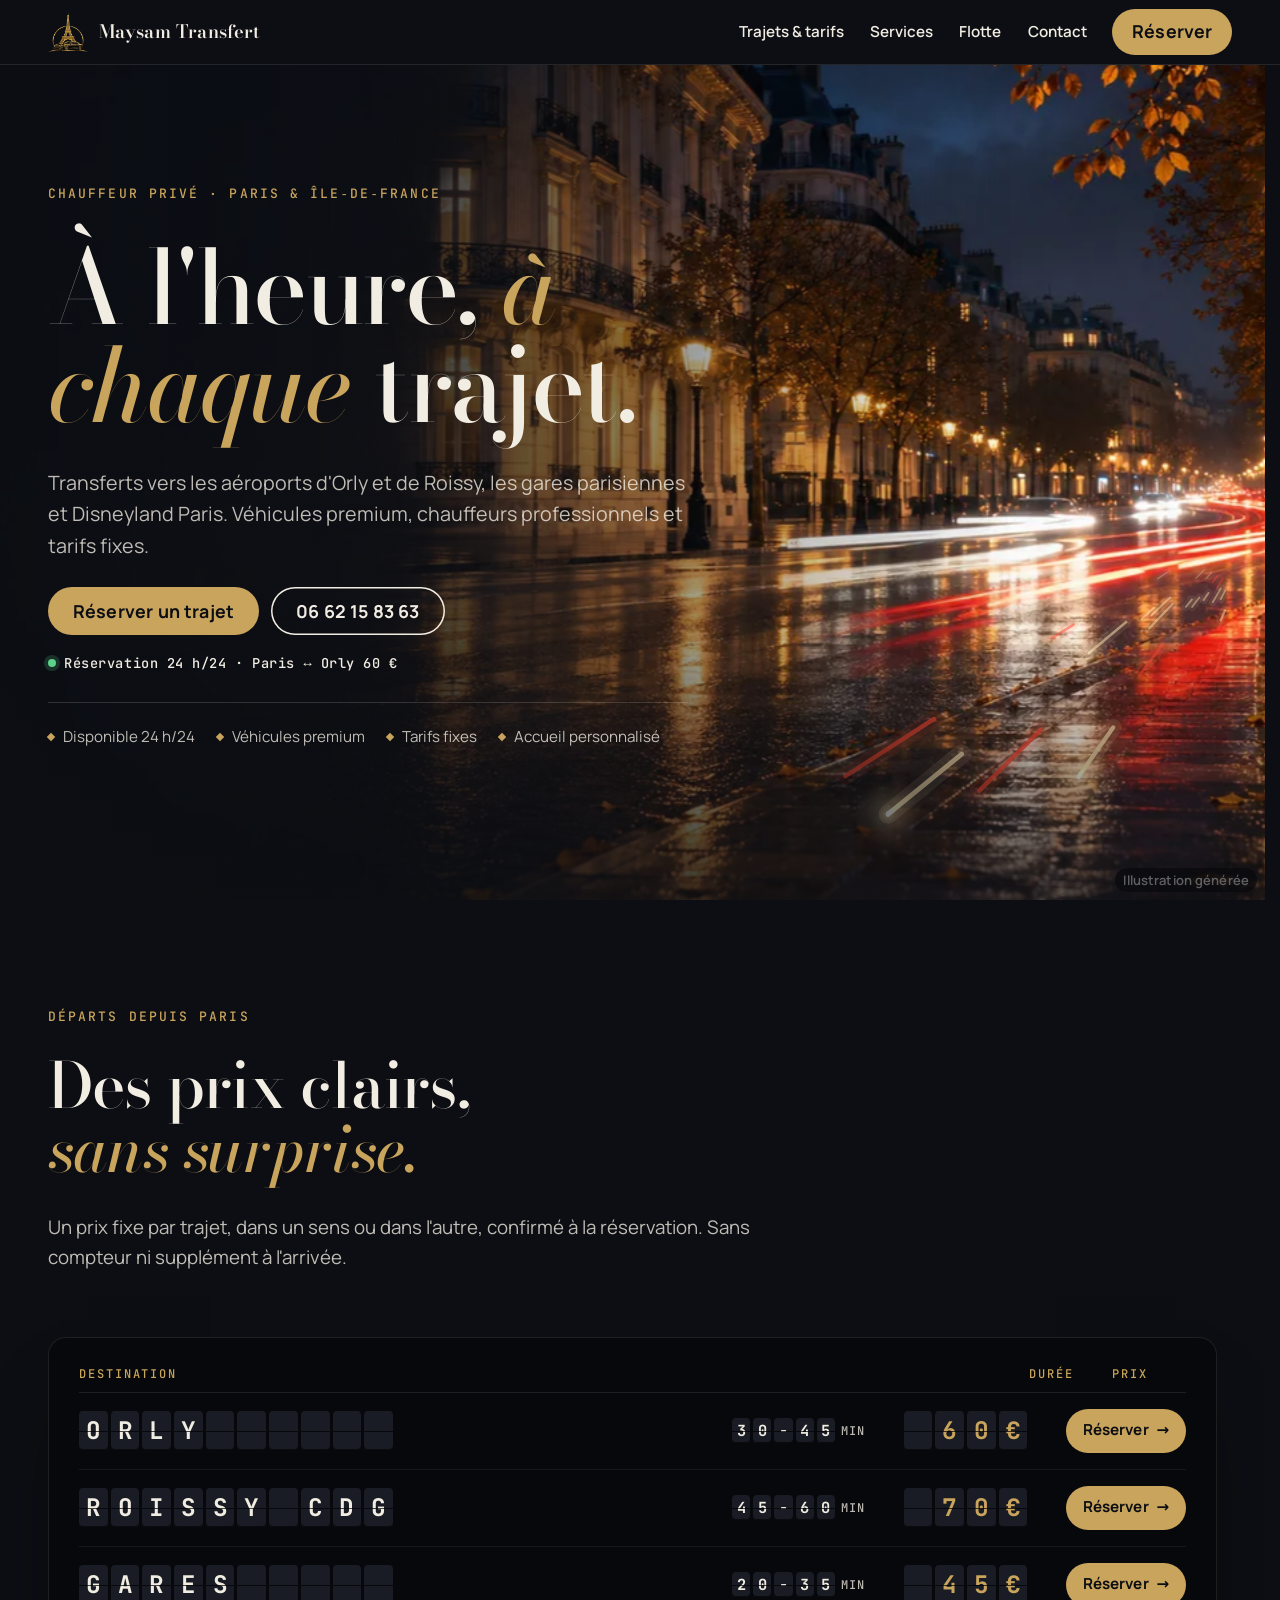
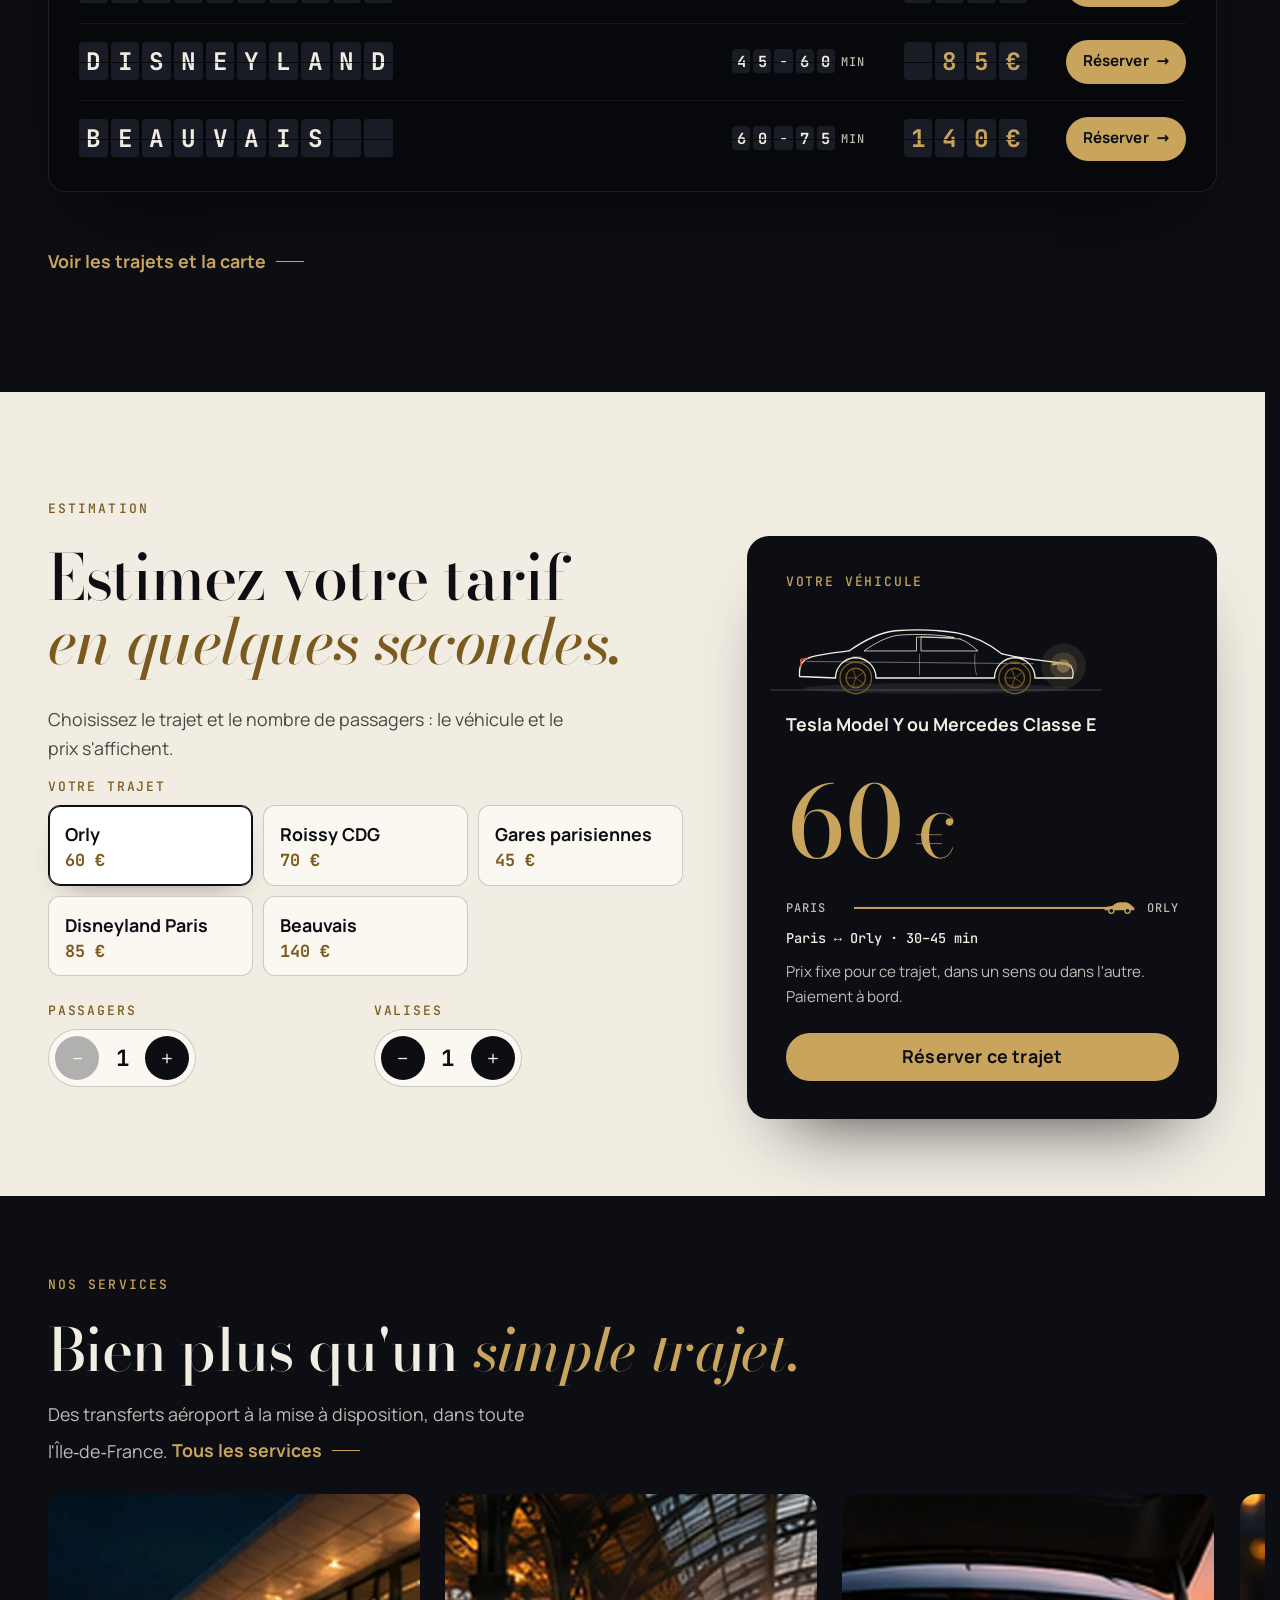
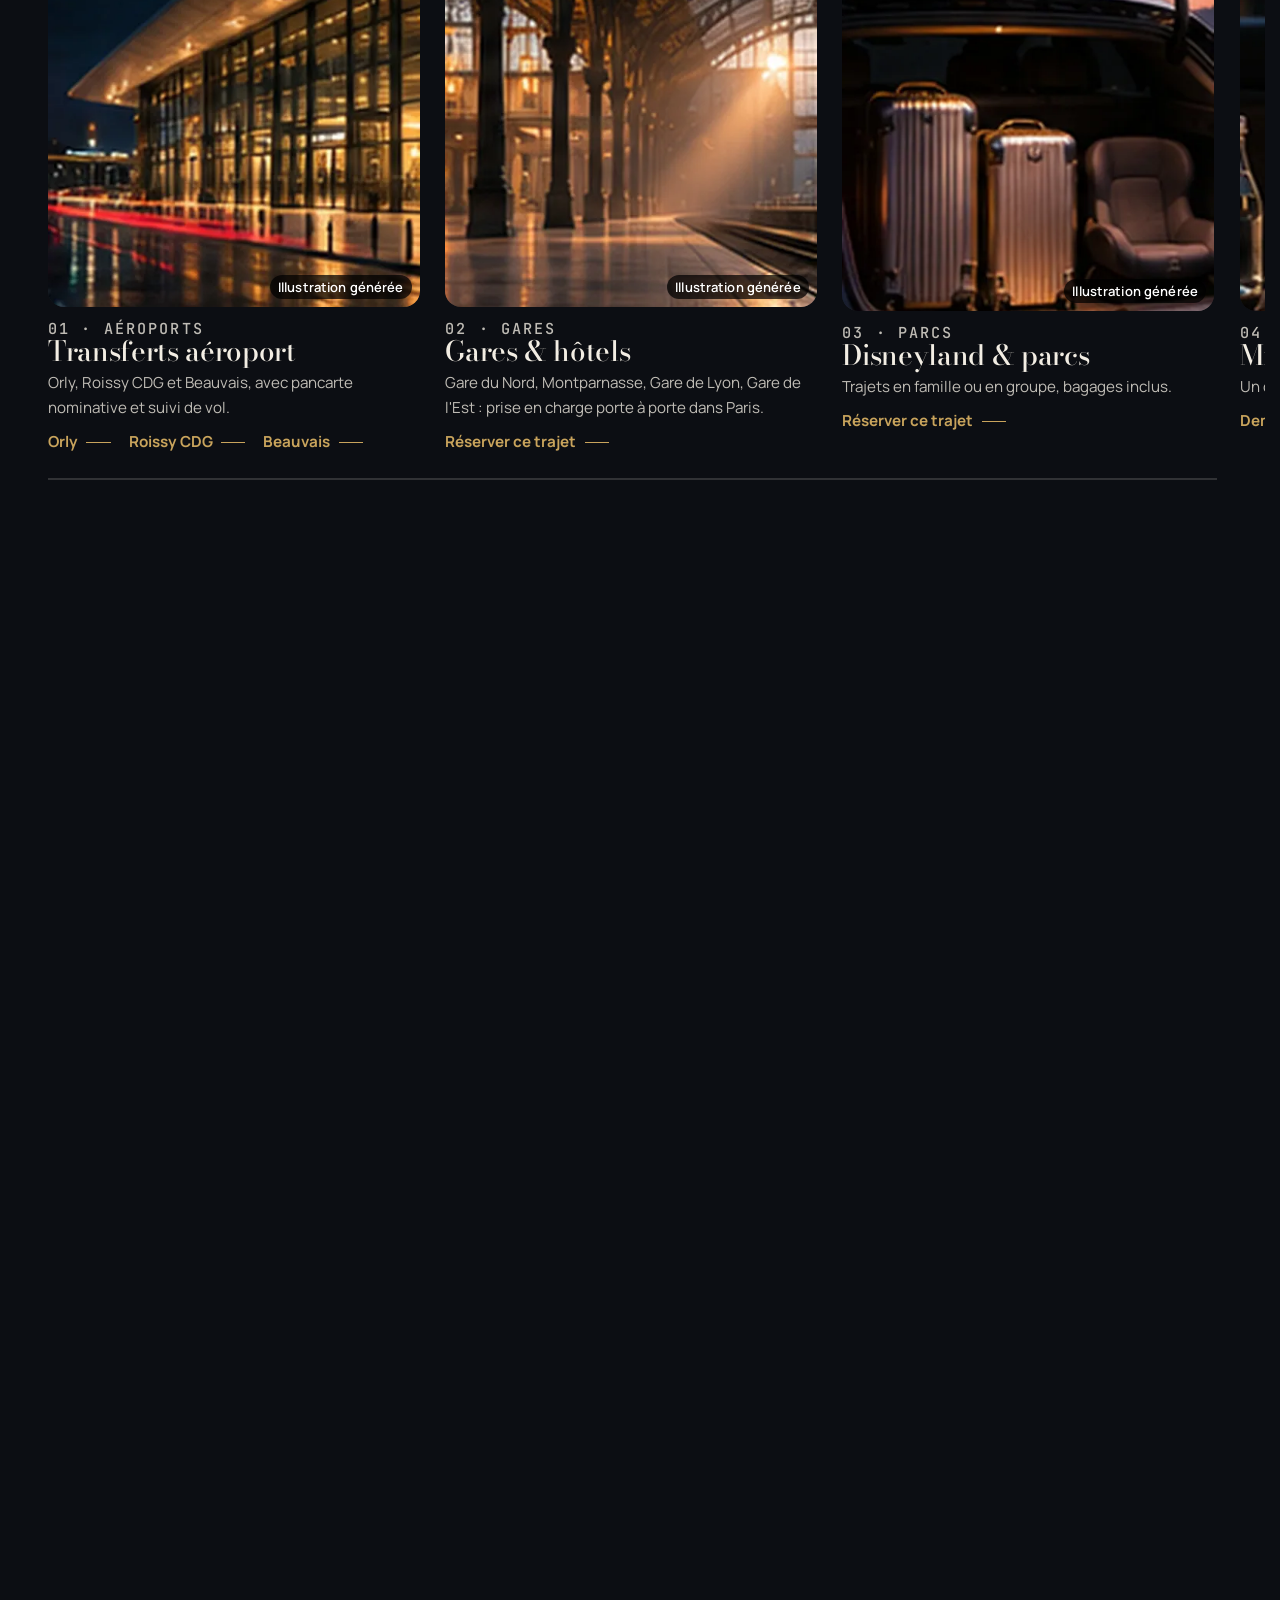
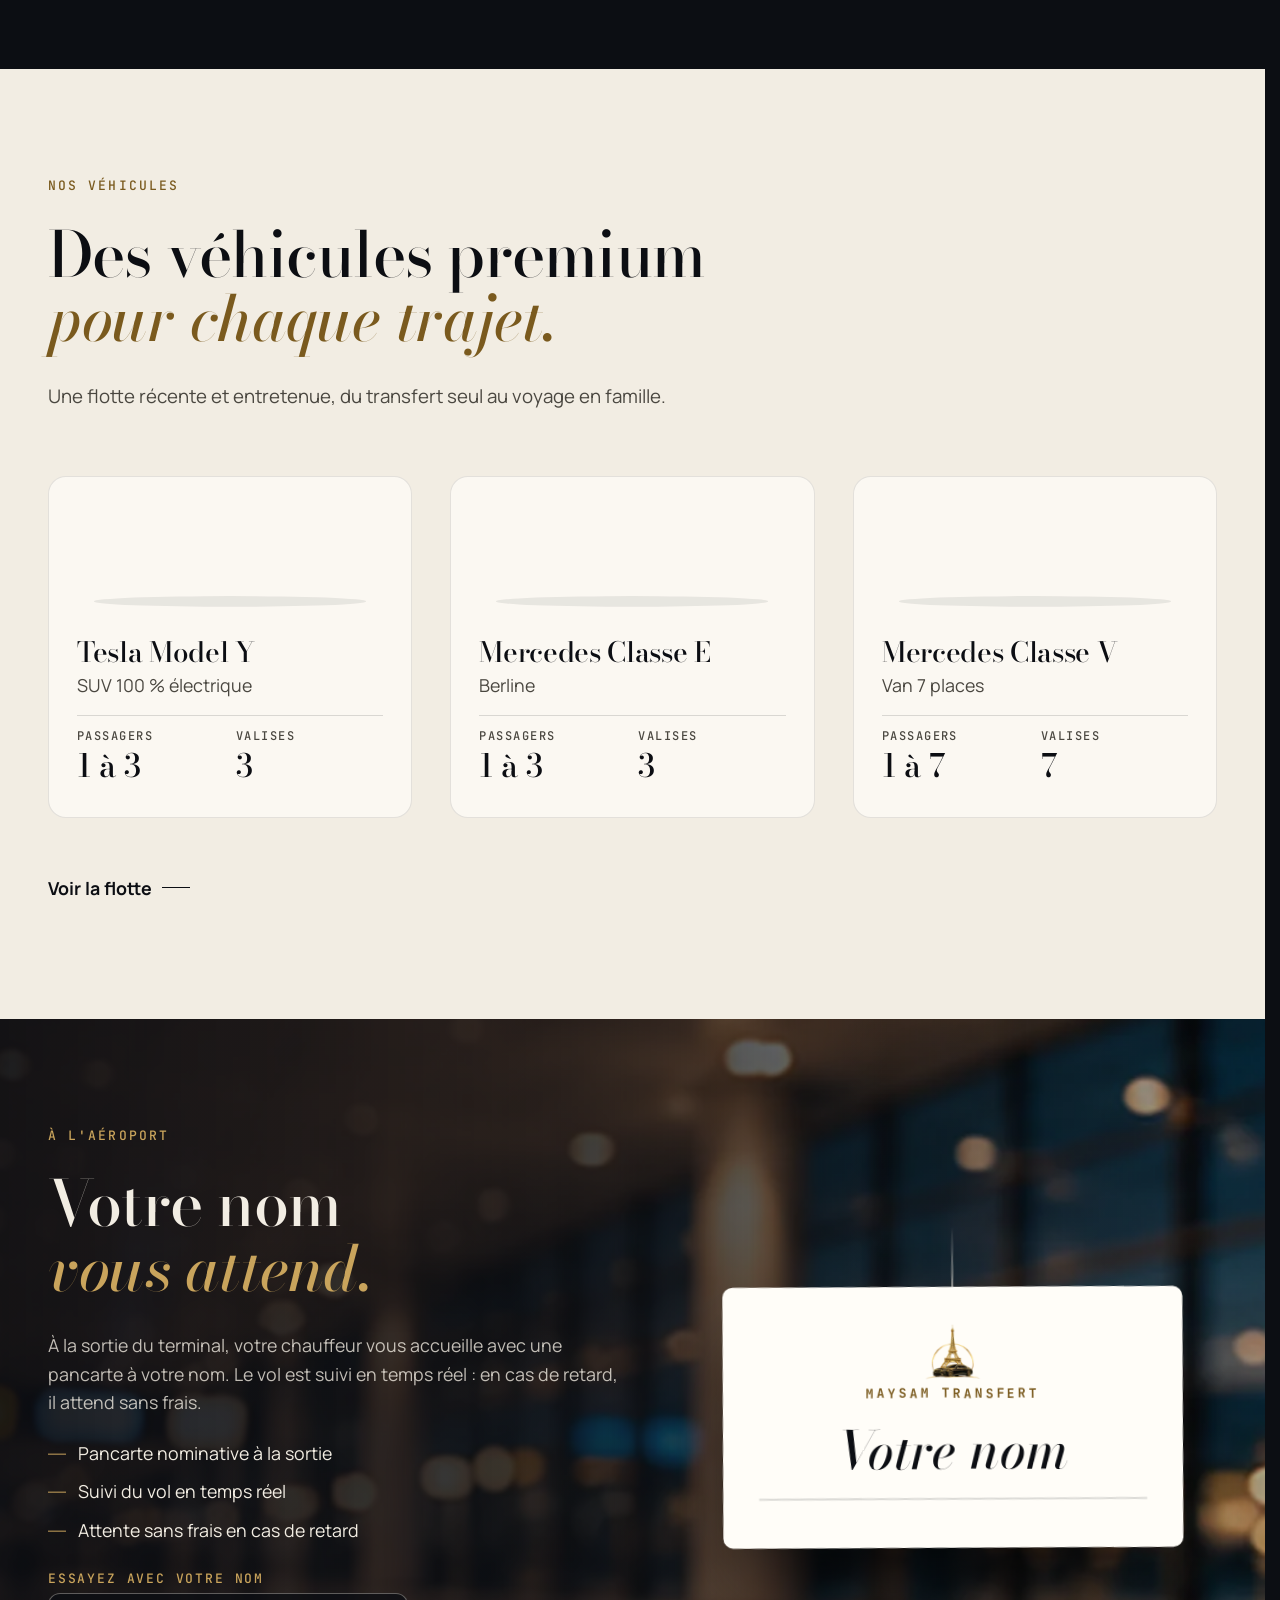
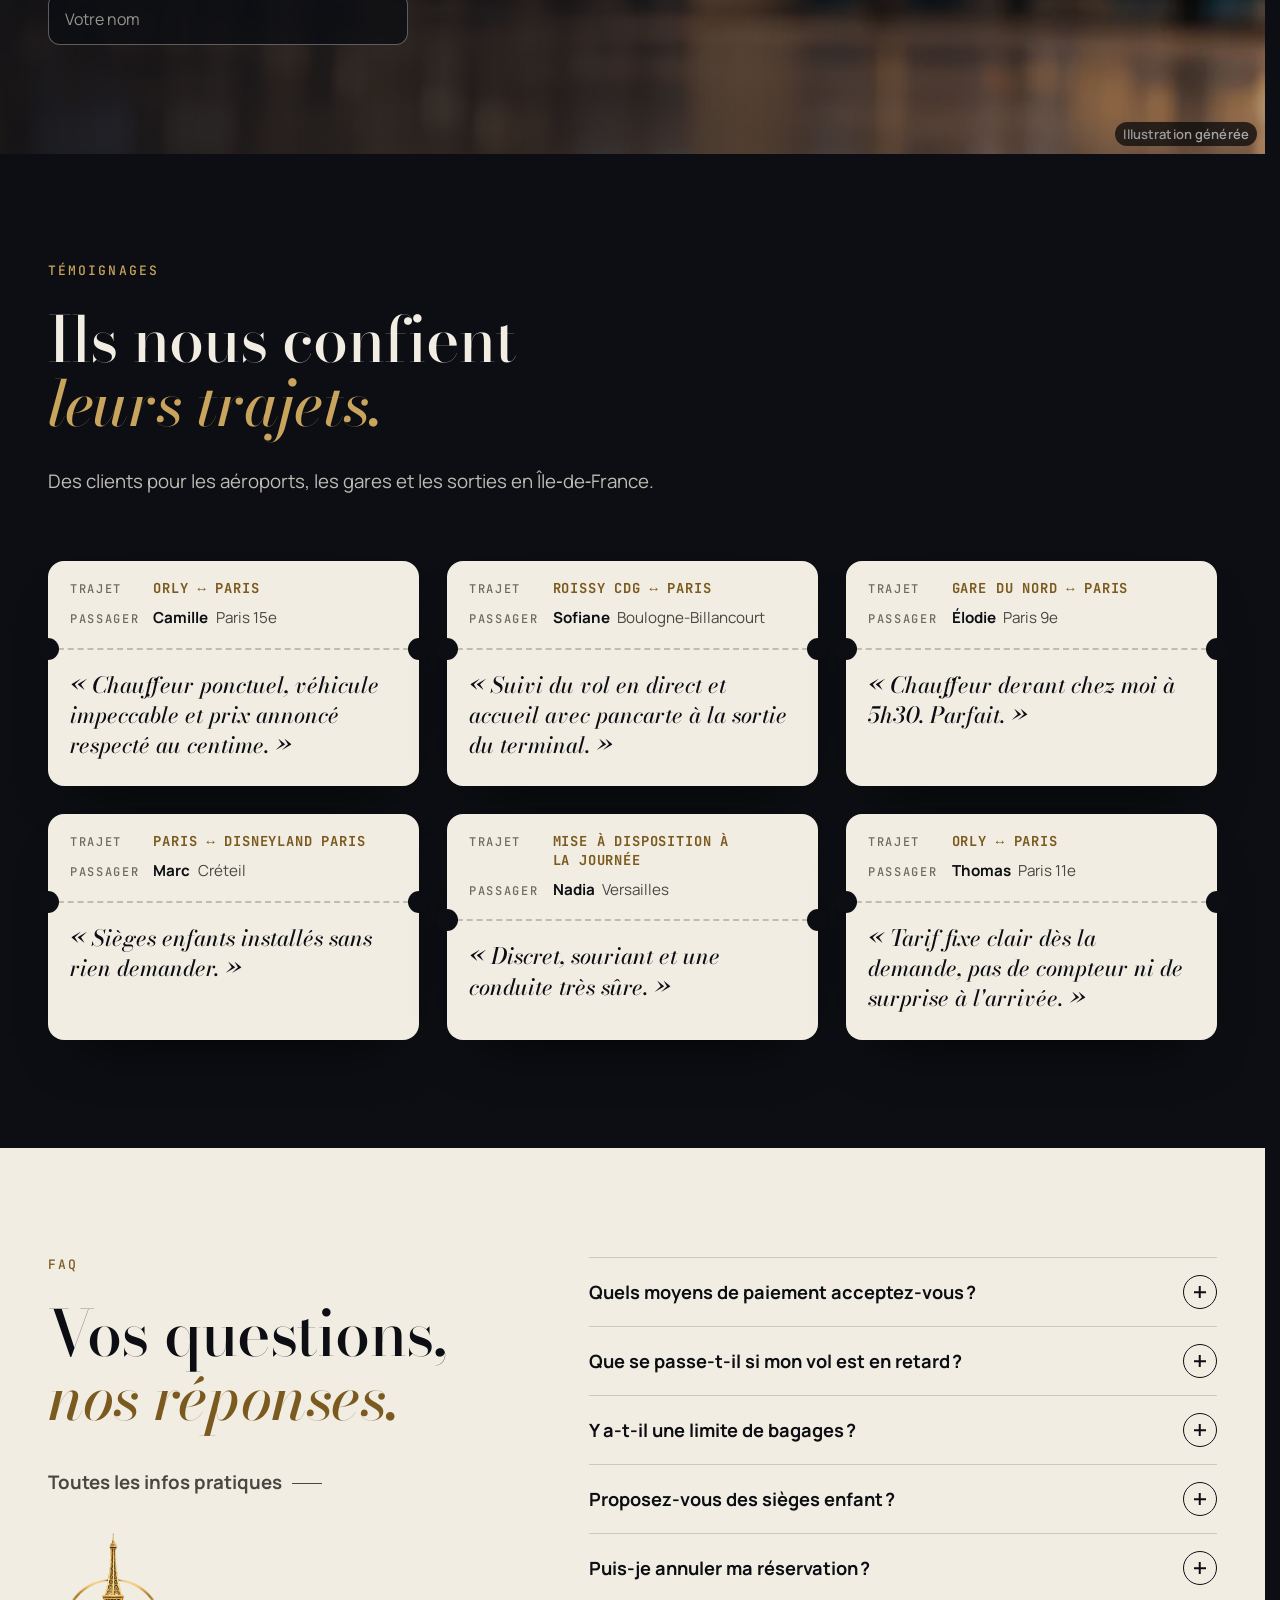
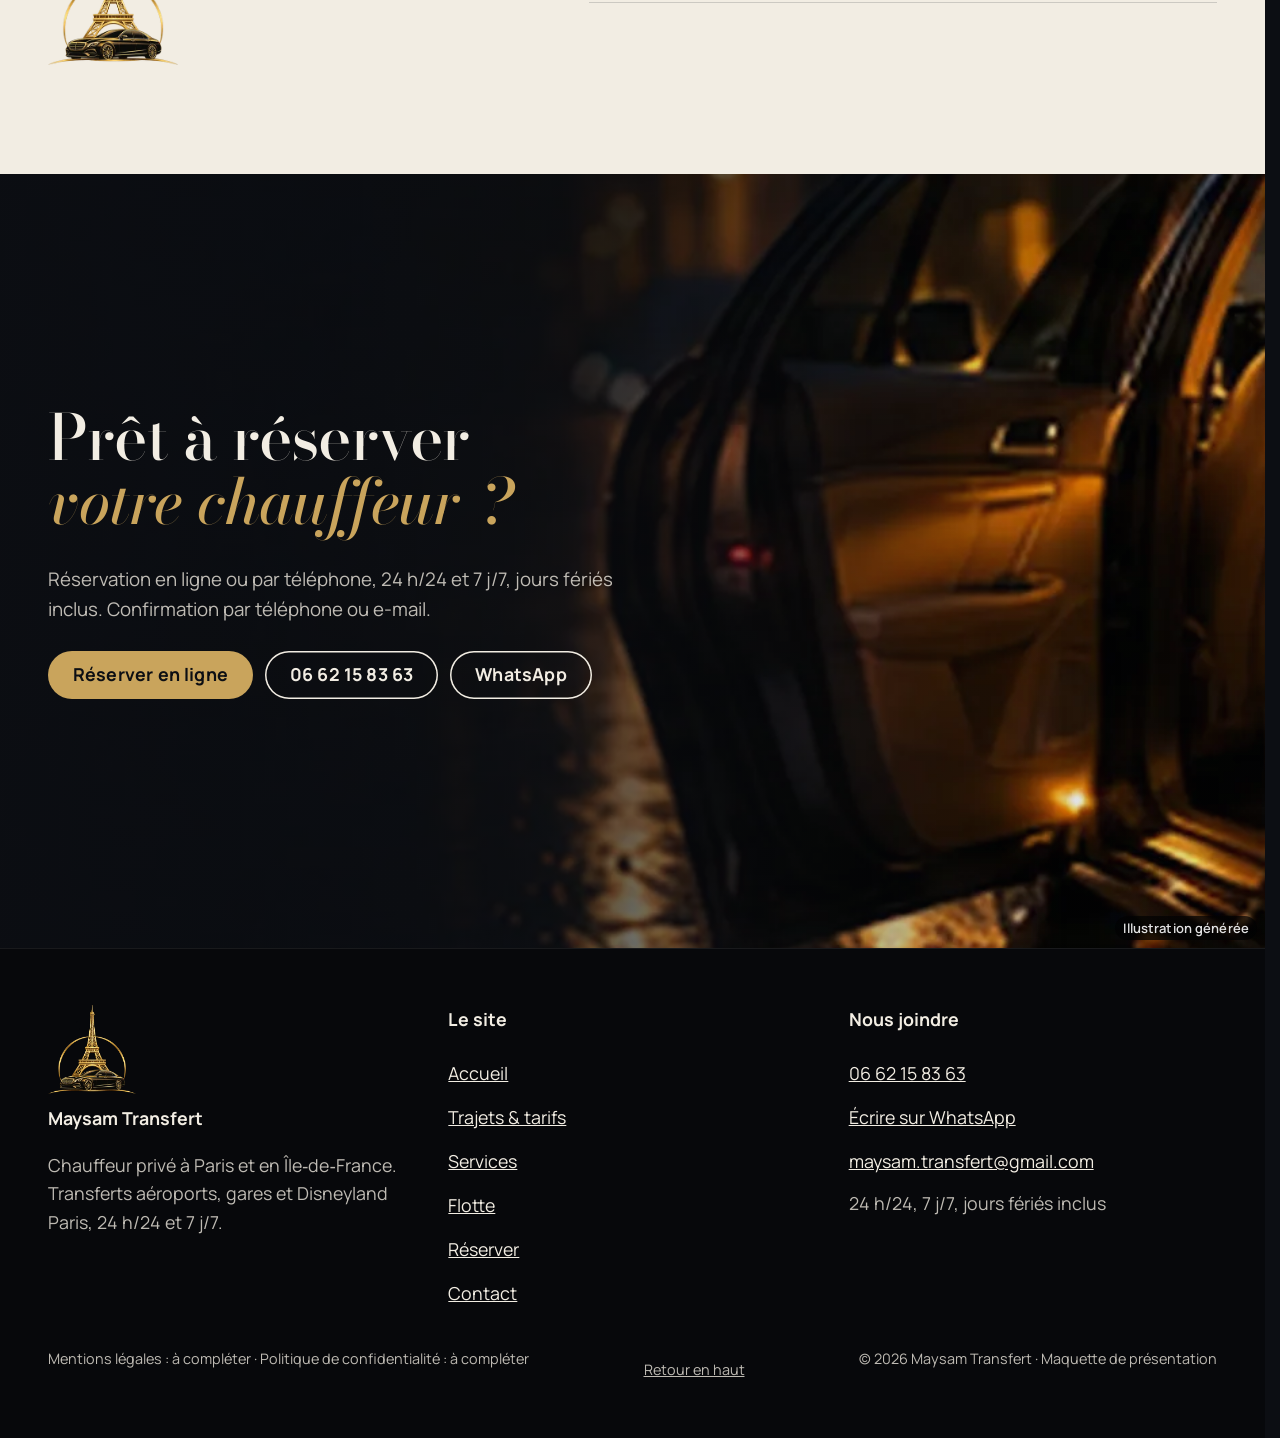
==== commit 47fc8d16: "Maquette v2" ====
--- a/index.html
+++ b/index.html
@@ -1,5 +1,5 @@
 <!doctype html>
-<html lang="fr" data-v="1">
+<html lang="fr" data-v="2">
 <head>
 <meta charset="utf-8">
 <meta name="viewport" content="width=device-width, initial-scale=1, viewport-fit=cover">
@@ -35,14 +35,14 @@
 })();</script>
 <link rel="preload" href="/assets/fonts/bodoni-moda.woff2" as="font" type="font/woff2" crossorigin>
 <link rel="preload" href="/assets/fonts/manrope-400.woff2" as="font" type="font/woff2" crossorigin>
-<link rel="stylesheet" href="/assets/css/socle.css?v=1">
-<link rel="stylesheet" href="/assets/css/site.css?v=1">
-<link rel="modulepreload" href="/assets/js/site.js?v=1">
-<link rel="modulepreload" href="/assets/js/socle/index.js?v=1">
+<link rel="stylesheet" href="/assets/css/socle.css?v=2">
+<link rel="stylesheet" href="/assets/css/site.css?v=2">
+<link rel="modulepreload" href="/assets/js/site.js?v=2">
+<link rel="modulepreload" href="/assets/js/socle/index.js?v=2">
 <script src="/assets/vendor/gsap.min.js" defer></script>
 <script src="/assets/vendor/ScrollTrigger.min.js" defer></script>
 <script src="/assets/vendor/SplitText.min.js" defer></script>
-<script type="module" src="/assets/js/site.js?v=1"></script>
+<script type="module" src="/assets/js/site.js?v=2"></script>
 <meta name="theme-color" content="#0C0E13">
 <link rel="icon" href="/assets/images/favicon.png" type="image/png">
 <link rel="apple-touch-icon" href="/assets/images/apple-touch-icon.png">
@@ -132,33 +132,33 @@
       <h2 id="tableau-titre" data-anime="lignes">Des prix clairs, <em>sans surprise.</em></h2>
       <p data-anime>Un prix fixe par trajet, dans un sens ou dans l&#39;autre, confirmé à la réservation. Sans compteur ni supplément à l&#39;arrivée.</p>
     </div>
-    <div class="tableau" data-effet="tableau-departs" role="table" aria-labelledby="tableau-titre">
+    <div class="tableau" data-effet="tableau-departs" role="table" aria-labelledby="tableau-titre" data-visuel>
   <div class="tableau-entete" role="row"><span role="columnheader">Destination</span><span role="columnheader">Durée</span><span role="columnheader">Prix</span><span role="columnheader"><span class="visuellement-cache">Réserver</span></span></div>
   <div class="tableau-ligne" role="row">
     <span role="cell" class="tableau-dest"><span class="flaps " aria-hidden="true" data-flaps="ORLY      "><span class="flap">O</span><span class="flap">R</span><span class="flap">L</span><span class="flap">Y</span><span class="flap">&nbsp;</span><span class="flap">&nbsp;</span><span class="flap">&nbsp;</span><span class="flap">&nbsp;</span><span class="flap">&nbsp;</span><span class="flap">&nbsp;</span></span><span class="visuellement-cache">Orly</span></span>
     <span role="cell" class="tableau-duree"><span class="flaps flaps--petit" aria-hidden="true" data-flaps="30-45"><span class="flap">3</span><span class="flap">0</span><span class="flap">-</span><span class="flap">4</span><span class="flap">5</span></span><span class="tableau-unite" aria-hidden="true">min</span><span class="visuellement-cache">30–45 min</span></span>
     <span role="cell" class="tableau-prix" data-prix><span class="flaps flaps--or" aria-hidden="true" data-flaps=" 60€"><span class="flap">&nbsp;</span><span class="flap">6</span><span class="flap">0</span><span class="flap">€</span></span><span class="visuellement-cache">60 €</span></span>
-    <span role="cell" class="tableau-action"><a href="/reserver?trajet=orly" class="bouton bouton--petit" data-libelle="Réserver">Réserver<span class="visuellement-cache"> Orly</span></a></span>
+    <span role="cell" class="tableau-action"><a href="/reserver?trajet=orly" class="bouton bouton--petit" data-libelle="Réserver">Réserver<span class="visuellement-cache"> Orly</span><span class="fleche" aria-hidden="true">→</span></a></span>
   </div><div class="tableau-ligne" role="row">
     <span role="cell" class="tableau-dest"><span class="flaps " aria-hidden="true" data-flaps="ROISSY CDG"><span class="flap">R</span><span class="flap">O</span><span class="flap">I</span><span class="flap">S</span><span class="flap">S</span><span class="flap">Y</span><span class="flap">&nbsp;</span><span class="flap">C</span><span class="flap">D</span><span class="flap">G</span></span><span class="visuellement-cache">Roissy CDG</span></span>
     <span role="cell" class="tableau-duree"><span class="flaps flaps--petit" aria-hidden="true" data-flaps="45-60"><span class="flap">4</span><span class="flap">5</span><span class="flap">-</span><span class="flap">6</span><span class="flap">0</span></span><span class="tableau-unite" aria-hidden="true">min</span><span class="visuellement-cache">45–60 min</span></span>
     <span role="cell" class="tableau-prix" data-prix><span class="flaps flaps--or" aria-hidden="true" data-flaps=" 70€"><span class="flap">&nbsp;</span><span class="flap">7</span><span class="flap">0</span><span class="flap">€</span></span><span class="visuellement-cache">70 €</span></span>
-    <span role="cell" class="tableau-action"><a href="/reserver?trajet=cdg" class="bouton bouton--petit" data-libelle="Réserver">Réserver<span class="visuellement-cache"> Roissy CDG</span></a></span>
+    <span role="cell" class="tableau-action"><a href="/reserver?trajet=cdg" class="bouton bouton--petit" data-libelle="Réserver">Réserver<span class="visuellement-cache"> Roissy CDG</span><span class="fleche" aria-hidden="true">→</span></a></span>
   </div><div class="tableau-ligne" role="row">
     <span role="cell" class="tableau-dest"><span class="flaps " aria-hidden="true" data-flaps="GARES     "><span class="flap">G</span><span class="flap">A</span><span class="flap">R</span><span class="flap">E</span><span class="flap">S</span><span class="flap">&nbsp;</span><span class="flap">&nbsp;</span><span class="flap">&nbsp;</span><span class="flap">&nbsp;</span><span class="flap">&nbsp;</span></span><span class="visuellement-cache">Gares parisiennes</span></span>
     <span role="cell" class="tableau-duree"><span class="flaps flaps--petit" aria-hidden="true" data-flaps="20-35"><span class="flap">2</span><span class="flap">0</span><span class="flap">-</span><span class="flap">3</span><span class="flap">5</span></span><span class="tableau-unite" aria-hidden="true">min</span><span class="visuellement-cache">20–35 min</span></span>
     <span role="cell" class="tableau-prix" data-prix><span class="flaps flaps--or" aria-hidden="true" data-flaps=" 45€"><span class="flap">&nbsp;</span><span class="flap">4</span><span class="flap">5</span><span class="flap">€</span></span><span class="visuellement-cache">45 €</span></span>
-    <span role="cell" class="tableau-action"><a href="/reserver?trajet=gares" class="bouton bouton--petit" data-libelle="Réserver">Réserver<span class="visuellement-cache"> Gares parisiennes</span></a></span>
+    <span role="cell" class="tableau-action"><a href="/reserver?trajet=gares" class="bouton bouton--petit" data-libelle="Réserver">Réserver<span class="visuellement-cache"> Gares parisiennes</span><span class="fleche" aria-hidden="true">→</span></a></span>
   </div><div class="tableau-ligne" role="row">
     <span role="cell" class="tableau-dest"><span class="flaps " aria-hidden="true" data-flaps="DISNEYLAND"><span class="flap">D</span><span class="flap">I</span><span class="flap">S</span><span class="flap">N</span><span class="flap">E</span><span class="flap">Y</span><span class="flap">L</span><span class="flap">A</span><span class="flap">N</span><span class="flap">D</span></span><span class="visuellement-cache">Disneyland Paris</span></span>
     <span role="cell" class="tableau-duree"><span class="flaps flaps--petit" aria-hidden="true" data-flaps="45-60"><span class="flap">4</span><span class="flap">5</span><span class="flap">-</span><span class="flap">6</span><span class="flap">0</span></span><span class="tableau-unite" aria-hidden="true">min</span><span class="visuellement-cache">45–60 min</span></span>
     <span role="cell" class="tableau-prix" data-prix><span class="flaps flaps--or" aria-hidden="true" data-flaps=" 85€"><span class="flap">&nbsp;</span><span class="flap">8</span><span class="flap">5</span><span class="flap">€</span></span><span class="visuellement-cache">85 €</span></span>
-    <span role="cell" class="tableau-action"><a href="/reserver?trajet=disneyland" class="bouton bouton--petit" data-libelle="Réserver">Réserver<span class="visuellement-cache"> Disneyland Paris</span></a></span>
+    <span role="cell" class="tableau-action"><a href="/reserver?trajet=disneyland" class="bouton bouton--petit" data-libelle="Réserver">Réserver<span class="visuellement-cache"> Disneyland Paris</span><span class="fleche" aria-hidden="true">→</span></a></span>
   </div><div class="tableau-ligne" role="row">
     <span role="cell" class="tableau-dest"><span class="flaps " aria-hidden="true" data-flaps="BEAUVAIS  "><span class="flap">B</span><span class="flap">E</span><span class="flap">A</span><span class="flap">U</span><span class="flap">V</span><span class="flap">A</span><span class="flap">I</span><span class="flap">S</span><span class="flap">&nbsp;</span><span class="flap">&nbsp;</span></span><span class="visuellement-cache">Beauvais</span></span>
     <span role="cell" class="tableau-duree"><span class="flaps flaps--petit" aria-hidden="true" data-flaps="60-75"><span class="flap">6</span><span class="flap">0</span><span class="flap">-</span><span class="flap">7</span><span class="flap">5</span></span><span class="tableau-unite" aria-hidden="true">min</span><span class="visuellement-cache">60–75 min</span></span>
     <span role="cell" class="tableau-prix" data-prix><span class="flaps flaps--or" aria-hidden="true" data-flaps="140€"><span class="flap">1</span><span class="flap">4</span><span class="flap">0</span><span class="flap">€</span></span><span class="visuellement-cache">140 €</span></span>
-    <span role="cell" class="tableau-action"><a href="/reserver?trajet=beauvais" class="bouton bouton--petit" data-libelle="Réserver">Réserver<span class="visuellement-cache"> Beauvais</span></a></span>
+    <span role="cell" class="tableau-action"><a href="/reserver?trajet=beauvais" class="bouton bouton--petit" data-libelle="Réserver">Réserver<span class="visuellement-cache"> Beauvais</span><span class="fleche" aria-hidden="true">→</span></a></span>
   </div>
 </div>
     <p class="lien-suite" data-anime><a href="/trajets" class="lien-fleche" data-libelle="Trajets &amp; tarifs">Voir les trajets et la carte</a></p>
@@ -213,20 +213,33 @@
     </form>
     <div class="estim-resultat" aria-live="polite" data-estim-resultat>
       <p class="estim-label">Votre véhicule</p>
-      <div class="estim-vehicule"><svg class="silhouette estim-silhouette" viewBox="0 0 400 140" data-forme="berline" aria-hidden="true" data-visuel>
-  <path class="silhouette-sol" d="M10 128 L390 128" data-fx-trait/>
-  <path class="silhouette-corps" d="M22 106 C20 98 22 92 30 89 L110 79 C130 66 150 54 168 50 L252 47 C272 49 290 62 312 76 L368 82 C376 84 380 92 378 104 L331 106 A26 26 0 0 0 279 106 L121 106 A26 26 0 0 0 69 106 Z" data-fx-trait/>
-  <path class="silhouette-vitres" d="M170 56 L250 53 C266 56 280 64 296 75 L150 75 C158 66 164 60 170 56 Z M222 54 L222 75" data-fx-trait/>
-  <path class="silhouette-ligne" d="M40 92 L360 92" data-fx-trait/>
-  <circle class="silhouette-roue" cx="95" cy="106" r="20" data-fx-trait/><circle class="silhouette-jante" cx="95" cy="106" r="9" data-fx-trait/><circle class="silhouette-roue" cx="305" cy="106" r="20" data-fx-trait/><circle class="silhouette-jante" cx="305" cy="106" r="9" data-fx-trait/>
-</svg><svg class="silhouette estim-silhouette" viewBox="0 0 400 140" data-forme="van" aria-hidden="true" hidden data-visuel>
-  <path class="silhouette-sol" d="M10 128 L390 128" data-fx-trait/>
-  <path class="silhouette-corps" d="M20 104 C18 90 20 80 30 76 L70 70 C80 52 90 36 104 30 L350 28 C366 28 374 36 376 50 L380 100 L335 104 A26 26 0 0 0 283 104 L121 104 A26 26 0 0 0 69 104 Z" data-fx-trait/>
-  <path class="silhouette-vitres" d="M108 38 L175 36 L175 66 L84 66 C92 52 100 44 108 38 Z M185 36 L268 35 L268 66 L185 66 Z M278 35 L352 34 C360 34 364 40 365 48 L366 66 L278 66 Z" data-fx-trait/>
-  <path class="silhouette-ligne" d="M30 84 L376 84" data-fx-trait/>
-  <circle class="silhouette-roue" cx="95" cy="104" r="20" data-fx-trait/><circle class="silhouette-jante" cx="95" cy="104" r="9" data-fx-trait/><circle class="silhouette-roue" cx="309" cy="104" r="20" data-fx-trait/><circle class="silhouette-jante" cx="309" cy="104" r="9" data-fx-trait/>
+      <div class="estim-vehicule"><svg class="silhouette estim-silhouette" viewBox="0 0 400 150" data-forme="berline" aria-hidden="true" data-visuel>
+  <ellipse class="silhouette-ombre" cx="200" cy="126" rx="178" ry="7"/>
+  <g transform="translate(400 0) scale(-1 1)">
+    <path class="silhouette-sol" d="M-20 128 L420 128" data-trait/>
+    <path class="silhouette-corps" d="M18 112 C16 104 18 96 26 93 L66 88 C80 86 96 84 112 80 C130 66 150 56 172 52 C196 48 228 47 254 49 C276 51 296 62 316 76 C332 78 352 80 366 84 C376 87 382 94 382 104 L382 110 L334 112 A27 27 0 0 0 280 112 L122 112 A27 27 0 0 0 68 112 Z" data-trait/>
+    <path class="silhouette-vitres" d="M176 58 C196 54 226 53 250 55 C266 57 282 66 296 76 L226 76 L226 58 Z M168 60 L220 57 L220 76 L144 76 C150 70 158 64 168 60 Z" data-trait/>
+    <path class="silhouette-lignes" d="M222 80 L222 108 M148 80 C149 92 148 100 146 108 M70 93 L372 90 M300 84 L312 84" data-trait/>
+    <path class="silhouette-feu" d="M372 86 L380 88 L380 96" data-trait/>
+    <g class="silhouette-halo"><circle cx="30" cy="96" r="30"/><circle cx="30" cy="96" r="18"/><circle cx="30" cy="96" r="9"/></g>
+    <path class="silhouette-phare" d="M20 96 C26 93 36 92 44 94" data-trait/>
+    <g class="silhouette-roue-g"><circle class="silhouette-roue" cx="95" cy="112" r="21" data-trait/><circle class="silhouette-jante" cx="95" cy="112" r="13" data-trait/><path class="silhouette-rayons" d="M95 112 L108.0 112.0 M95 112 L99.0 124.4 M95 112 L84.5 119.7 M95 112 L84.5 104.3 M95 112 L99.0 99.6" data-trait/></g><g class="silhouette-roue-g"><circle class="silhouette-roue" cx="307" cy="112" r="21" data-trait/><circle class="silhouette-jante" cx="307" cy="112" r="13" data-trait/><path class="silhouette-rayons" d="M307 112 L320.0 112.0 M307 112 L311.0 124.4 M307 112 L296.5 119.7 M307 112 L296.5 104.3 M307 112 L311.0 99.6" data-trait/></g>
+  </g>
+</svg><svg class="silhouette estim-silhouette" viewBox="0 0 400 150" data-forme="van" aria-hidden="true" hidden data-visuel>
+  <ellipse class="silhouette-ombre" cx="200" cy="126" rx="178" ry="7"/>
+  <g transform="translate(400 0) scale(-1 1)">
+    <path class="silhouette-sol" d="M-20 128 L420 128" data-trait/>
+    <path class="silhouette-corps" d="M16 108 C14 96 16 86 26 82 L56 76 C66 58 78 40 96 32 C110 28 130 27 150 27 L344 26 C362 26 372 34 374 48 L380 98 L380 106 L334 108 A26 26 0 0 0 282 108 L120 108 A26 26 0 0 0 68 108 Z" data-trait/>
+    <path class="silhouette-vitres" d="M100 38 C112 34 130 33 150 33 L178 33 L178 64 L72 64 C80 52 88 44 100 38 Z M188 33 L262 33 L262 64 L188 64 Z M272 33 L348 33 C358 33 364 40 365 50 L366 64 L272 64 Z" data-trait/>
+    <path class="silhouette-lignes" d="M184 70 L184 104 M268 70 L268 104 M28 79 L376 77 M200 74 L214 74" data-trait/>
+    <path class="silhouette-feu" d="M372 54 L378 56 L379 70" data-trait/>
+    <g class="silhouette-halo"><circle cx="30" cy="90" r="30"/><circle cx="30" cy="90" r="18"/><circle cx="30" cy="90" r="9"/></g>
+    <path class="silhouette-phare" d="M18 90 C24 87 32 86 40 88" data-trait/>
+    <g class="silhouette-roue-g"><circle class="silhouette-roue" cx="94" cy="108" r="21" data-trait/><circle class="silhouette-jante" cx="94" cy="108" r="13" data-trait/><path class="silhouette-rayons" d="M94 108 L107.0 108.0 M94 108 L98.0 120.4 M94 108 L83.5 115.7 M94 108 L83.5 100.3 M94 108 L98.0 95.6" data-trait/></g><g class="silhouette-roue-g"><circle class="silhouette-roue" cx="308" cy="108" r="21" data-trait/><circle class="silhouette-jante" cx="308" cy="108" r="13" data-trait/><path class="silhouette-rayons" d="M308 108 L321.0 108.0 M308 108 L312.0 120.4 M308 108 L297.5 115.7 M308 108 L297.5 100.3 M308 108 L312.0 95.6" data-trait/></g>
+  </g>
 </svg><p class="estim-vehicule-nom" data-estim-vehicule>Tesla Model Y ou Mercedes Classe E</p></div>
       <p class="estim-prix" data-prix><span class="estim-montant" data-estim-montant>60</span><span class="estim-devise"> €</span></p>
+      <div class="estim-route" aria-hidden="true"><span class="estim-route-point">Paris</span><span class="estim-route-ligne"><span class="estim-route-trace"></span><svg class="estim-route-voiture" viewBox="0 0 40 18"><path d="M3 13 C3 10 4 9 7 8.5 L12 8 C15 5 18 3.5 22 3.5 L28 3.5 C31 4 34 6 36 8.5 C38 9 38.5 11 38 13 Z"/><circle cx="11" cy="13.5" r="3"/><circle cx="30" cy="13.5" r="3"/></svg></span><span class="estim-route-point" data-estim-arrivee>Orly</span></div>
       <p class="estim-duree" data-estim-duree>Paris ↔ Orly · 30–45 min</p>
       <p class="estim-note" data-estim-note data-fixe="Prix fixe pour ce trajet, dans un sens ou dans l&#39;autre. Paiement à bord." data-van="Pour 4 passagers ou plus de 3 valises, la Classe V : tarif confirmé à la réservation." data-max="Au-delà de 7 passagers, appelez-nous." data-surdemande="Tarif confirmé à la réservation" data-petit="Tesla Model Y ou Mercedes Classe E" data-grand="Mercedes Classe V">Prix fixe pour ce trajet, dans un sens ou dans l&#39;autre. Paiement à bord.</p>
       <a href="/reserver?trajet=orly&amp;passagers=1" class="bouton" data-libelle="Réserver" data-estim-lien data-survol="magnetique">Réserver ce trajet</a>
@@ -242,7 +255,7 @@
     <p class="masque-ecran-bas">Des transferts aéroport à la mise à disposition, dans toute l&#39;Île‑de‑France. <a href="/services" class="lien-fleche" data-libelle="Services">Tous les services</a></p>
   </div>
   <div class="piste services-piste" data-galerie tabindex="0" role="region" aria-label="Services, défilement horizontal" data-anime="cascade">
-    <article class="service-carte" id="service-aeroport">
+    <article class="service-carte" id="service-aeroport" data-survol="incline" data-survol-force="4">
       <figure class="media service-media" data-grok data-fx="vitesse" data-fx-force="2" style="--cadrage:50% 50%">
   <picture>
     <img src="/assets/images/grok/service-aeroport-784.webp" srcset="/assets/images/grok/service-aeroport-480.webp 480w, /assets/images/grok/service-aeroport-640.webp 640w, /assets/images/grok/service-aeroport-784.webp 784w" sizes="(max-width: 760px) 80vw, 30vw" alt="Terminal d&#39;aéroport la nuit, façade de verre éclairée" width="784" height="1176" loading="lazy" decoding="async">
@@ -254,7 +267,7 @@
         <p class="service-desc">Orly, Roissy CDG et Beauvais, avec pancarte nominative et suivi de vol.</p>
         <p class="service-liens"><a href="/reserver?trajet=orly" class="lien-fleche" data-libelle="Réserver">Orly</a><a href="/reserver?trajet=cdg" class="lien-fleche" data-libelle="Réserver">Roissy CDG</a><a href="/reserver?trajet=beauvais" class="lien-fleche" data-libelle="Réserver">Beauvais</a></p>
       </div>
-    </article><article class="service-carte" id="service-gares">
+    </article><article class="service-carte" id="service-gares" data-survol="incline" data-survol-force="4">
       <figure class="media service-media" data-grok data-fx="vitesse" data-fx-force="2" style="--cadrage:50% 50%">
   <picture>
     <img src="/assets/images/grok/service-gares-784.webp" srcset="/assets/images/grok/service-gares-480.webp 480w, /assets/images/grok/service-gares-640.webp 640w, /assets/images/grok/service-gares-784.webp 784w" sizes="(max-width: 760px) 80vw, 30vw" alt="Grande gare au petit matin, verrière et lumière dorée" width="784" height="1176" loading="lazy" decoding="async">
@@ -266,7 +279,7 @@
         <p class="service-desc">Gare du Nord, Montparnasse, Gare de Lyon, Gare de l&#39;Est : prise en charge porte à porte dans Paris.</p>
         <p class="service-liens"><a href="/reserver?trajet=gares" class="lien-fleche" data-libelle="Réserver">Réserver ce trajet<span class="visuellement-cache"> : Gares &amp; hôtels</span></a></p>
       </div>
-    </article><article class="service-carte" id="service-parcs">
+    </article><article class="service-carte" id="service-parcs" data-survol="incline" data-survol-force="4">
       <figure class="media service-media" data-grok data-fx="vitesse" data-fx-force="2" style="--cadrage:50% 50%">
   <picture>
     <img src="/assets/images/grok/service-parcs-784.webp" srcset="/assets/images/grok/service-parcs-480.webp 480w, /assets/images/grok/service-parcs-640.webp 640w, /assets/images/grok/service-parcs-784.webp 784w" sizes="(max-width: 760px) 80vw, 30vw" alt="Coffre ouvert avec deux valises et un rehausseur, à l&#39;aube" width="784" height="1176" loading="lazy" decoding="async">
@@ -278,7 +291,7 @@
         <p class="service-desc">Trajets en famille ou en groupe, bagages inclus.</p>
         <p class="service-liens"><a href="/reserver?trajet=disneyland" class="lien-fleche" data-libelle="Réserver">Réserver ce trajet<span class="visuellement-cache"> : Disneyland &amp; parcs</span></a></p>
       </div>
-    </article><article class="service-carte" id="service-disposition">
+    </article><article class="service-carte" id="service-disposition" data-survol="incline" data-survol-force="4">
       <figure class="media service-media" data-grok data-fx="vitesse" data-fx-force="2" style="--cadrage:50% 50%">
   <picture>
     <img src="/assets/images/grok/service-disposition-784.webp" srcset="/assets/images/grok/service-disposition-480.webp 480w, /assets/images/grok/service-disposition-640.webp 640w, /assets/images/grok/service-disposition-784.webp 784w" sizes="(max-width: 760px) 80vw, 30vw" alt="Banquette arrière en cuir noir, eau et plaid, lumières de la ville" width="784" height="1176" loading="lazy" decoding="async">
@@ -290,7 +303,7 @@
         <p class="service-desc">Un chauffeur disponible à l&#39;heure ou à la journée.</p>
         <p class="service-liens"><a href="/reserver?trajet=disposition" class="lien-fleche" data-libelle="Réserver">Demander un tarif<span class="visuellement-cache"> : Mise à disposition</span></a></p>
       </div>
-    </article><article class="service-carte" id="service-evenements">
+    </article><article class="service-carte" id="service-evenements" data-survol="incline" data-survol-force="4">
       <figure class="media service-media" data-grok data-fx="vitesse" data-fx-force="2" style="--cadrage:50% 50%">
   <picture>
     <img src="/assets/images/grok/service-evenements-784.webp" srcset="/assets/images/grok/service-evenements-480.webp 480w, /assets/images/grok/service-evenements-640.webp 640w, /assets/images/grok/service-evenements-784.webp 784w" sizes="(max-width: 760px) 80vw, 30vw" alt="Ruban blanc noué à la portière d&#39;une berline noire" width="784" height="1176" loading="lazy" decoding="async">
@@ -302,7 +315,7 @@
         <p class="service-desc">Berlines de prestige pour cérémonies et soirées.</p>
         <p class="service-liens"><a href="/reserver?trajet=evenement" class="lien-fleche" data-libelle="Réserver">Demander un tarif<span class="visuellement-cache"> : Événements &amp; mariages</span></a></p>
       </div>
-    </article><article class="service-carte" id="service-longs">
+    </article><article class="service-carte" id="service-longs" data-survol="incline" data-survol-force="4">
       <figure class="media service-media" data-grok data-fx="vitesse" data-fx-force="2" style="--cadrage:50% 50%">
   <picture>
     <img src="/assets/images/grok/service-longs-trajets-784.webp" srcset="/assets/images/grok/service-longs-trajets-480.webp 480w, /assets/images/grok/service-longs-trajets-640.webp 640w, /assets/images/grok/service-longs-trajets-784.webp 784w" sizes="(max-width: 760px) 80vw, 30vw" alt="Autoroute à la tombée du jour, traînées de lumière" width="784" height="1176" loading="lazy" decoding="async">
@@ -317,6 +330,7 @@
     </article>
   </div>
   <div class="galerie-progres" aria-hidden="true"><span></span></div>
+  <p class="glisser conteneur" aria-hidden="true">Faites glisser</p>
 </section>
 <section class="flotte-accueil fond-ivoire" id="vehicules" aria-labelledby="flotte-titre">
   <div class="conteneur">
@@ -325,35 +339,53 @@
       <h2 id="flotte-titre" data-anime="lignes">Des véhicules premium <em>pour chaque trajet.</em></h2>
       <p data-anime>Une flotte récente et entretenue, du transfert seul au voyage en famille.</p>
     </div>
-    <div class="vehicules-grille" data-effet="silhouettes"><article class="vehicule" data-vehicule="tesla">
-      <div class="vehicule-dessin"><svg class="silhouette " viewBox="0 0 400 140" data-forme="suv" role="img" aria-label="Tesla Model Y" data-fx="trace" data-visuel>
-  <path class="silhouette-sol" d="M10 128 L390 128" data-fx-trait/>
-  <path class="silhouette-corps" d="M22 104 C20 92 24 84 34 80 L112 72 C134 56 156 42 178 38 L262 37 C300 42 330 58 360 72 C374 76 380 86 378 102 L333 104 A28 28 0 0 0 277 104 L123 104 A28 28 0 0 0 67 104 Z" data-fx-trait/>
-  <path class="silhouette-vitres" d="M180 45 L260 44 C288 48 310 58 332 70 L150 70 C160 58 170 50 180 45 Z M228 44 L228 70" data-fx-trait/>
-  <path class="silhouette-ligne" d="M38 88 L362 88" data-fx-trait/>
-  <circle class="silhouette-roue" cx="95" cy="104" r="22" data-fx-trait/><circle class="silhouette-jante" cx="95" cy="104" r="10" data-fx-trait/><circle class="silhouette-roue" cx="305" cy="104" r="22" data-fx-trait/><circle class="silhouette-jante" cx="305" cy="104" r="10" data-fx-trait/>
+    <div class="vehicules-grille"><article class="vehicule" data-vehicule="tesla" data-survol="incline" data-survol-force="5">
+      <div class="vehicule-dessin"><svg class="silhouette " viewBox="0 0 400 150" data-forme="suv" role="img" aria-label="Tesla Model Y" data-visuel>
+  <ellipse class="silhouette-ombre" cx="200" cy="126" rx="178" ry="7"/>
+  <g transform="translate(400 0) scale(-1 1)">
+    <path class="silhouette-sol" d="M-20 128 L420 128" data-trait/>
+    <path class="silhouette-corps" d="M18 110 C16 98 20 90 30 86 L64 82 C82 80 100 76 116 70 C136 56 158 44 182 40 C208 36 240 36 266 40 C300 46 330 60 356 74 C372 78 382 88 382 100 L382 108 L336 110 A29 29 0 0 0 278 110 L124 110 A29 29 0 0 0 66 110 Z" data-trait/>
+    <path class="silhouette-vitres" d="M186 47 C210 43 238 43 262 46 C284 50 304 58 324 70 L230 70 L230 46 Z M178 49 L224 46 L224 70 L148 70 C156 60 166 53 178 49 Z" data-trait/>
+    <path class="silhouette-lignes" d="M227 74 L227 106 M150 74 C151 88 150 98 148 106 M70 89 L372 86 M300 78 L312 78" data-trait/>
+    <path class="silhouette-feu" d="M372 82 L380 85 L381 94" data-trait/>
+    <g class="silhouette-halo"><circle cx="30" cy="92" r="30"/><circle cx="30" cy="92" r="18"/><circle cx="30" cy="92" r="9"/></g>
+    <path class="silhouette-phare" d="M20 92 C28 89 38 88 46 90" data-trait/>
+    <g class="silhouette-roue-g"><circle class="silhouette-roue" cx="95" cy="110" r="23" data-trait/><circle class="silhouette-jante" cx="95" cy="110" r="14" data-trait/><path class="silhouette-rayons" d="M95 110 L109.3 110.0 M95 110 L99.4 123.6 M95 110 L83.5 118.4 M95 110 L83.5 101.6 M95 110 L99.4 96.4" data-trait/></g><g class="silhouette-roue-g"><circle class="silhouette-roue" cx="307" cy="110" r="23" data-trait/><circle class="silhouette-jante" cx="307" cy="110" r="14" data-trait/><path class="silhouette-rayons" d="M307 110 L321.3 110.0 M307 110 L311.4 123.6 M307 110 L295.5 118.4 M307 110 L295.5 101.6 M307 110 L311.4 96.4" data-trait/></g>
+  </g>
 </svg></div>
       <h3>Tesla Model Y</h3>
       <p class="vehicule-categorie">SUV 100 % électrique</p>
       <dl class="vehicule-chiffres"><div><dt>Passagers</dt><dd>1 à 3</dd></div><div><dt>Valises</dt><dd>3</dd></div></dl>
-    </article><article class="vehicule" data-vehicule="classe-e">
-      <div class="vehicule-dessin"><svg class="silhouette " viewBox="0 0 400 140" data-forme="berline" role="img" aria-label="Mercedes Classe E" data-fx="trace" data-visuel>
-  <path class="silhouette-sol" d="M10 128 L390 128" data-fx-trait/>
-  <path class="silhouette-corps" d="M22 106 C20 98 22 92 30 89 L110 79 C130 66 150 54 168 50 L252 47 C272 49 290 62 312 76 L368 82 C376 84 380 92 378 104 L331 106 A26 26 0 0 0 279 106 L121 106 A26 26 0 0 0 69 106 Z" data-fx-trait/>
-  <path class="silhouette-vitres" d="M170 56 L250 53 C266 56 280 64 296 75 L150 75 C158 66 164 60 170 56 Z M222 54 L222 75" data-fx-trait/>
-  <path class="silhouette-ligne" d="M40 92 L360 92" data-fx-trait/>
-  <circle class="silhouette-roue" cx="95" cy="106" r="20" data-fx-trait/><circle class="silhouette-jante" cx="95" cy="106" r="9" data-fx-trait/><circle class="silhouette-roue" cx="305" cy="106" r="20" data-fx-trait/><circle class="silhouette-jante" cx="305" cy="106" r="9" data-fx-trait/>
+    </article><article class="vehicule" data-vehicule="classe-e" data-survol="incline" data-survol-force="5">
+      <div class="vehicule-dessin"><svg class="silhouette " viewBox="0 0 400 150" data-forme="berline" role="img" aria-label="Mercedes Classe E" data-visuel>
+  <ellipse class="silhouette-ombre" cx="200" cy="126" rx="178" ry="7"/>
+  <g transform="translate(400 0) scale(-1 1)">
+    <path class="silhouette-sol" d="M-20 128 L420 128" data-trait/>
+    <path class="silhouette-corps" d="M18 112 C16 104 18 96 26 93 L66 88 C80 86 96 84 112 80 C130 66 150 56 172 52 C196 48 228 47 254 49 C276 51 296 62 316 76 C332 78 352 80 366 84 C376 87 382 94 382 104 L382 110 L334 112 A27 27 0 0 0 280 112 L122 112 A27 27 0 0 0 68 112 Z" data-trait/>
+    <path class="silhouette-vitres" d="M176 58 C196 54 226 53 250 55 C266 57 282 66 296 76 L226 76 L226 58 Z M168 60 L220 57 L220 76 L144 76 C150 70 158 64 168 60 Z" data-trait/>
+    <path class="silhouette-lignes" d="M222 80 L222 108 M148 80 C149 92 148 100 146 108 M70 93 L372 90 M300 84 L312 84" data-trait/>
+    <path class="silhouette-feu" d="M372 86 L380 88 L380 96" data-trait/>
+    <g class="silhouette-halo"><circle cx="30" cy="96" r="30"/><circle cx="30" cy="96" r="18"/><circle cx="30" cy="96" r="9"/></g>
+    <path class="silhouette-phare" d="M20 96 C26 93 36 92 44 94" data-trait/>
+    <g class="silhouette-roue-g"><circle class="silhouette-roue" cx="95" cy="112" r="21" data-trait/><circle class="silhouette-jante" cx="95" cy="112" r="13" data-trait/><path class="silhouette-rayons" d="M95 112 L108.0 112.0 M95 112 L99.0 124.4 M95 112 L84.5 119.7 M95 112 L84.5 104.3 M95 112 L99.0 99.6" data-trait/></g><g class="silhouette-roue-g"><circle class="silhouette-roue" cx="307" cy="112" r="21" data-trait/><circle class="silhouette-jante" cx="307" cy="112" r="13" data-trait/><path class="silhouette-rayons" d="M307 112 L320.0 112.0 M307 112 L311.0 124.4 M307 112 L296.5 119.7 M307 112 L296.5 104.3 M307 112 L311.0 99.6" data-trait/></g>
+  </g>
 </svg></div>
       <h3>Mercedes Classe E</h3>
       <p class="vehicule-categorie">Berline</p>
       <dl class="vehicule-chiffres"><div><dt>Passagers</dt><dd>1 à 3</dd></div><div><dt>Valises</dt><dd>3</dd></div></dl>
-    </article><article class="vehicule" data-vehicule="classe-v">
-      <div class="vehicule-dessin"><svg class="silhouette " viewBox="0 0 400 140" data-forme="van" role="img" aria-label="Mercedes Classe V" data-fx="trace" data-visuel>
-  <path class="silhouette-sol" d="M10 128 L390 128" data-fx-trait/>
-  <path class="silhouette-corps" d="M20 104 C18 90 20 80 30 76 L70 70 C80 52 90 36 104 30 L350 28 C366 28 374 36 376 50 L380 100 L335 104 A26 26 0 0 0 283 104 L121 104 A26 26 0 0 0 69 104 Z" data-fx-trait/>
-  <path class="silhouette-vitres" d="M108 38 L175 36 L175 66 L84 66 C92 52 100 44 108 38 Z M185 36 L268 35 L268 66 L185 66 Z M278 35 L352 34 C360 34 364 40 365 48 L366 66 L278 66 Z" data-fx-trait/>
-  <path class="silhouette-ligne" d="M30 84 L376 84" data-fx-trait/>
-  <circle class="silhouette-roue" cx="95" cy="104" r="20" data-fx-trait/><circle class="silhouette-jante" cx="95" cy="104" r="9" data-fx-trait/><circle class="silhouette-roue" cx="309" cy="104" r="20" data-fx-trait/><circle class="silhouette-jante" cx="309" cy="104" r="9" data-fx-trait/>
+    </article><article class="vehicule" data-vehicule="classe-v" data-survol="incline" data-survol-force="5">
+      <div class="vehicule-dessin"><svg class="silhouette " viewBox="0 0 400 150" data-forme="van" role="img" aria-label="Mercedes Classe V" data-visuel>
+  <ellipse class="silhouette-ombre" cx="200" cy="126" rx="178" ry="7"/>
+  <g transform="translate(400 0) scale(-1 1)">
+    <path class="silhouette-sol" d="M-20 128 L420 128" data-trait/>
+    <path class="silhouette-corps" d="M16 108 C14 96 16 86 26 82 L56 76 C66 58 78 40 96 32 C110 28 130 27 150 27 L344 26 C362 26 372 34 374 48 L380 98 L380 106 L334 108 A26 26 0 0 0 282 108 L120 108 A26 26 0 0 0 68 108 Z" data-trait/>
+    <path class="silhouette-vitres" d="M100 38 C112 34 130 33 150 33 L178 33 L178 64 L72 64 C80 52 88 44 100 38 Z M188 33 L262 33 L262 64 L188 64 Z M272 33 L348 33 C358 33 364 40 365 50 L366 64 L272 64 Z" data-trait/>
+    <path class="silhouette-lignes" d="M184 70 L184 104 M268 70 L268 104 M28 79 L376 77 M200 74 L214 74" data-trait/>
+    <path class="silhouette-feu" d="M372 54 L378 56 L379 70" data-trait/>
+    <g class="silhouette-halo"><circle cx="30" cy="90" r="30"/><circle cx="30" cy="90" r="18"/><circle cx="30" cy="90" r="9"/></g>
+    <path class="silhouette-phare" d="M18 90 C24 87 32 86 40 88" data-trait/>
+    <g class="silhouette-roue-g"><circle class="silhouette-roue" cx="94" cy="108" r="21" data-trait/><circle class="silhouette-jante" cx="94" cy="108" r="13" data-trait/><path class="silhouette-rayons" d="M94 108 L107.0 108.0 M94 108 L98.0 120.4 M94 108 L83.5 115.7 M94 108 L83.5 100.3 M94 108 L98.0 95.6" data-trait/></g><g class="silhouette-roue-g"><circle class="silhouette-roue" cx="308" cy="108" r="21" data-trait/><circle class="silhouette-jante" cx="308" cy="108" r="13" data-trait/><path class="silhouette-rayons" d="M308 108 L321.0 108.0 M308 108 L312.0 120.4 M308 108 L297.5 115.7 M308 108 L297.5 100.3 M308 108 L312.0 95.6" data-trait/></g>
+  </g>
 </svg></div>
       <h3>Mercedes Classe V</h3>
       <p class="vehicule-categorie">Van 7 places</p>
@@ -395,25 +427,56 @@
       <h2 id="temoignages-titre" data-anime="lignes">Ils nous confient <em>leurs trajets.</em></h2>
       <p data-anime>Des clients pour les aéroports, les gares et les sorties en Île‑de‑France.</p>
     </div>
-    <div class="temoignages-grille" data-anime="cascade"><figure class="temoignage">
-      <blockquote><p>« Chauffeur ponctuel, véhicule impeccable et prix annoncé respecté au centime. »</p></blockquote>
-      <figcaption><span class="temoignage-qui"><strong>Camille</strong> · Paris 15e</span><span class="temoignage-trajet">Orly ↔ Paris</span></figcaption>
-    </figure><figure class="temoignage">
-      <blockquote><p>« Suivi du vol en direct et accueil avec pancarte à la sortie du terminal. »</p></blockquote>
-      <figcaption><span class="temoignage-qui"><strong>Sofiane</strong> · Boulogne-Billancourt</span><span class="temoignage-trajet">Roissy CDG ↔ Paris</span></figcaption>
-    </figure><figure class="temoignage">
-      <blockquote><p>« Chauffeur devant chez moi à 5h30. Parfait. »</p></blockquote>
-      <figcaption><span class="temoignage-qui"><strong>Élodie</strong> · Paris 9e</span><span class="temoignage-trajet">Gare du Nord ↔ Paris</span></figcaption>
-    </figure><figure class="temoignage">
-      <blockquote><p>« Sièges enfants installés sans rien demander. »</p></blockquote>
-      <figcaption><span class="temoignage-qui"><strong>Marc</strong> · Créteil</span><span class="temoignage-trajet">Paris ↔ Disneyland Paris</span></figcaption>
-    </figure><figure class="temoignage">
-      <blockquote><p>« Discret, souriant et une conduite très sûre. »</p></blockquote>
-      <figcaption><span class="temoignage-qui"><strong>Nadia</strong> · Versailles</span><span class="temoignage-trajet">Mise à disposition à la journée</span></figcaption>
-    </figure><figure class="temoignage">
-      <blockquote><p>« Tarif fixe clair dès la demande, pas de compteur ni de surprise à l&#39;arrivée. »</p></blockquote>
-      <figcaption><span class="temoignage-qui"><strong>Thomas</strong> · Paris 11e</span><span class="temoignage-trajet">Orly ↔ Paris</span></figcaption>
+    <div class="billets" data-visuel tabindex="0" role="region" aria-label="Témoignages, faites défiler"><figure class="billet" style="--i:0" data-effet="billets">
+      <div class="billet-talon">
+        <p class="billet-label">Trajet</p>
+        <p class="billet-route">Orly ↔ Paris</p>
+        <p class="billet-label">Passager</p>
+        <p class="billet-nom"><strong>Camille</strong><span>Paris 15e</span></p>
+      </div>
+      <blockquote class="billet-avis"><p>« Chauffeur ponctuel, véhicule impeccable et prix annoncé respecté au centime. »</p></blockquote>
+    </figure><figure class="billet" style="--i:1" data-effet="billets">
+      <div class="billet-talon">
+        <p class="billet-label">Trajet</p>
+        <p class="billet-route">Roissy CDG ↔ Paris</p>
+        <p class="billet-label">Passager</p>
+        <p class="billet-nom"><strong>Sofiane</strong><span>Boulogne-Billancourt</span></p>
+      </div>
+      <blockquote class="billet-avis"><p>« Suivi du vol en direct et accueil avec pancarte à la sortie du terminal. »</p></blockquote>
+    </figure><figure class="billet" style="--i:2" data-effet="billets">
+      <div class="billet-talon">
+        <p class="billet-label">Trajet</p>
+        <p class="billet-route">Gare du Nord ↔ Paris</p>
+        <p class="billet-label">Passager</p>
+        <p class="billet-nom"><strong>Élodie</strong><span>Paris 9e</span></p>
+      </div>
+      <blockquote class="billet-avis"><p>« Chauffeur devant chez moi à 5h30. Parfait. »</p></blockquote>
+    </figure><figure class="billet" style="--i:3" data-effet="billets">
+      <div class="billet-talon">
+        <p class="billet-label">Trajet</p>
+        <p class="billet-route">Paris ↔ Disneyland Paris</p>
+        <p class="billet-label">Passager</p>
+        <p class="billet-nom"><strong>Marc</strong><span>Créteil</span></p>
+      </div>
+      <blockquote class="billet-avis"><p>« Sièges enfants installés sans rien demander. »</p></blockquote>
+    </figure><figure class="billet" style="--i:4" data-effet="billets">
+      <div class="billet-talon">
+        <p class="billet-label">Trajet</p>
+        <p class="billet-route">Mise à disposition à la journée</p>
+        <p class="billet-label">Passager</p>
+        <p class="billet-nom"><strong>Nadia</strong><span>Versailles</span></p>
+      </div>
+      <blockquote class="billet-avis"><p>« Discret, souriant et une conduite très sûre. »</p></blockquote>
+    </figure><figure class="billet" style="--i:5" data-effet="billets">
+      <div class="billet-talon">
+        <p class="billet-label">Trajet</p>
+        <p class="billet-route">Orly ↔ Paris</p>
+        <p class="billet-label">Passager</p>
+        <p class="billet-nom"><strong>Thomas</strong><span>Paris 11e</span></p>
+      </div>
+      <blockquote class="billet-avis"><p>« Tarif fixe clair dès la demande, pas de compteur ni de surprise à l&#39;arrivée. »</p></blockquote>
     </figure></div>
+    <p class="glisser" aria-hidden="true">Faites glisser</p>
   </div>
 </section>
 <section class="faq-section fond-ivoire" id="faq" aria-labelledby="faq-titre">
--- a/assets/css/site.css
+++ b/assets/css/site.css
@@ -31,13 +31,13 @@
 h2 { font-size: clamp(2.1rem, 1.3rem + 3.3vw, 4.4rem); line-height: 1.02; }
 h3 { font-size: clamp(1.3rem, 1.1rem + .8vw, 1.8rem); line-height: 1.12; }
 ::selection { background: var(--or); color: var(--nuit); }
-.surtitre { margin: 0 0 1.1em; font: 500 max(12px, .78rem)/1.3 var(--police-mono); letter-spacing: .16em; text-transform: uppercase; color: var(--accent-texte); }
+.surtitre { margin: 0 0 1.1em; font: 500 max(13px, .8rem)/1.3 var(--police-mono); letter-spacing: .16em; text-transform: uppercase; color: var(--accent-texte); }
 .texte-doux { color: var(--texte-doux); }
 .conteneur { width: min(100% - 2 * var(--gouttiere), var(--largeur)); }
 
 /* Fonds : nuit par défaut, ivoire pour les sections utiles (estimateur, flotte, tarifs, formulaire, FAQ). */
 .fond-ivoire { background: var(--ivoire); color: var(--nuit); --texte: var(--nuit); --fond: var(--ivoire); --ligne: rgba(12, 14, 19, .16); --texte-doux: #4A4740; --accent-texte: var(--or-fonce); }
-.fond-ivoire a:not(.bouton) { color: inherit; }
+.fond-ivoire a:not(.bouton):not(.fpe__bouton) { color: inherit; }
 
 /* Boutons. */
 .bouton { background: var(--or); color: var(--nuit); font-weight: 700; letter-spacing: .01em; transition: background-color .25s, color .25s, box-shadow .25s; }
@@ -81,7 +81,7 @@
 /* Ouverture de l'accueil : avenue de nuit plein cadre, traînées de phares, titre à gauche. */
 .hero { position: relative; min-height: 100vh; min-height: 100svh; display: grid; align-items: center; padding-top: calc(var(--entete-h) + 24px); padding-bottom: calc(var(--barres-h) + clamp(28px, 6vh, 72px)); overflow: hidden; isolation: isolate; }
 .hero-media { position: absolute; inset: 0; z-index: -3; border-radius: 0; }
-.hero-trainees { position: absolute; left: 0; right: 0; bottom: 0; height: 52%; width: 100%; z-index: -2; pointer-events: none; }
+.hero-trainees { position: absolute; inset: 0; width: 100%; height: 100%; z-index: -2; pointer-events: none; }
 .hero-voile { position: absolute; inset: 0; z-index: -1; background: linear-gradient(90deg, rgba(12, 14, 19, .94) 0%, rgba(12, 14, 19, .78) 34%, rgba(12, 14, 19, .25) 62%, rgba(12, 14, 19, 0) 80%), linear-gradient(0deg, rgba(12, 14, 19, .7), rgba(12, 14, 19, 0) 30%); }
 .hero-contenu { position: relative; max-width: var(--largeur); }
 .hero-titre { max-width: 9.5em; margin: 0 0 .32em; font-size: clamp(3rem, min(8vw, 12.5vh), 8.2rem); line-height: .96; letter-spacing: -.025em; font-weight: 500; }
@@ -96,7 +96,6 @@
 @media (max-width: 760px) {
   .hero { align-items: start; padding-top: calc(var(--entete-h) + 28px); }
   .hero-voile { background: linear-gradient(180deg, rgba(12, 14, 19, .92) 0%, rgba(12, 14, 19, .7) 46%, rgba(12, 14, 19, .2) 72%, rgba(12, 14, 19, .6) 100%); }
-  .hero-trainees { height: 40%; }
   .hero-actions .bouton { flex: 1 1 auto; }
 }
 @media (max-height: 820px) and (min-width: 761px) { .hero-titre { font-size: clamp(2.8rem, min(7vw, 11.5vh), 7rem); } .hero-actions { margin: 18px 0 12px; } }
@@ -111,9 +110,12 @@
 .tableau { display: grid; background: var(--nuit-2); border: 1px solid rgba(242, 237, 227, .1); border-radius: 18px; padding: clamp(14px, 2.4vw, 30px); box-shadow: 0 40px 80px -40px rgba(0, 0, 0, .8); }
 .tableau-entete, .tableau-ligne { display: grid; grid-template-columns: minmax(0, 1fr) auto auto auto; align-items: center; column-gap: clamp(14px, 3vw, 44px); }
 .tableau-entete { padding: 0 0 12px; border-bottom: 1px solid rgba(242, 237, 227, .1); font: 500 max(12px, .74rem)/1 var(--police-mono); letter-spacing: .16em; text-transform: uppercase; color: var(--or); }
-.tableau-ligne { padding: clamp(10px, 1.4vw, 16px) 0; border-bottom: 1px solid rgba(242, 237, 227, .07); }
+.tableau-ligne { padding: clamp(10px, 1.4vw, 16px) 0; border-bottom: 1px solid rgba(242, 237, 227, .07); transition: background-color .3s; }
+.tableau-ligne:hover { background: linear-gradient(90deg, rgba(201, 164, 92, .08), transparent 70%); }
+.bouton .fleche { display: inline-block; transition: transform .3s var(--courbe); }
+.bouton:hover .fleche { transform: translateX(4px); }
 .tableau-ligne:last-child { border-bottom: 0; padding-bottom: 0; }
-.flaps { display: inline-flex; gap: 3px; font: 700 clamp(15px, 1.65vw, 26px)/1 var(--police-mono); font-variant-numeric: tabular-nums; }
+.flaps { display: inline-flex; gap: 3px; font: 700 clamp(15px, 1.9vw, 30px)/1 var(--police-mono); font-variant-numeric: tabular-nums; }
 .flap { position: relative; display: inline-grid; place-items: center; width: 1.18em; height: 1.62em; border-radius: 4px; background: #191C24; color: var(--ivoire); box-shadow: inset 0 -1px 0 rgba(0, 0, 0, .6); }
 .flap::after { content: ""; position: absolute; left: 0; right: 0; top: 50%; height: 1px; background: rgba(0, 0, 0, .7); }
 .flaps--or .flap { color: var(--or); }
@@ -124,13 +126,12 @@
 @keyframes flap { 0% { transform: scaleY(1); } 50% { transform: scaleY(.35); } 100% { transform: scaleY(1); } }
 @media (max-width: 760px) {
   .tableau-entete { display: none; }
-  .tableau-ligne { grid-template-columns: minmax(0, 1fr) auto; grid-template-areas: "dest dest" "duree prix" "action action"; row-gap: 10px; }
-  .tableau-dest { grid-area: dest; } .tableau-duree { grid-area: duree; } .tableau-prix { grid-area: prix; } .tableau-action { grid-area: action; }
-  .tableau-action .bouton { width: 100%; }
-  .flaps { gap: 2px; font-size: 17px; }
-  .flaps--petit { font-size: 14px; }
-}
-@media (max-width: 360px) { .flaps { font-size: 15px; } .flap { width: 1.12em; } }
+  .tableau-ligne { grid-template-columns: minmax(0, 1fr) auto; grid-template-areas: "dest prix" "duree action"; row-gap: 8px; column-gap: 8px; }
+  .tableau-dest { grid-area: dest; } .tableau-duree { grid-area: duree; } .tableau-prix { grid-area: prix; justify-self: end; } .tableau-action { grid-area: action; justify-self: end; }
+  .flaps { gap: 2px; font-size: 16px; }
+  .flaps--petit { font-size: 13px; }
+}
+@media (max-width: 380px) { .flaps { font-size: 13px; gap: 1px; } .flap { width: 1.14em; } .tableau { padding: 12px 10px; } }
 
 /* Estimateur. */
 .estim { padding-block: var(--section); }
@@ -139,7 +140,7 @@
 .estim-tete p:not(.surtitre) { color: var(--texte-doux); max-width: 36em; }
 .estim-form { grid-area: form; display: grid; gap: 28px; }
 .estim-form fieldset { border: 0; margin: 0; padding: 0; min-width: 0; }
-.estim-form legend { padding: 0; margin-bottom: 12px; font: 500 max(12px, .76rem)/1 var(--police-mono); letter-spacing: .14em; text-transform: uppercase; color: var(--or-fonce); }
+.estim-form legend { padding: 0; margin-bottom: 12px; font: 500 max(13px, .78rem)/1 var(--police-mono); letter-spacing: .14em; text-transform: uppercase; color: var(--or-fonce); }
 .estim-choix-liste { display: grid; grid-template-columns: repeat(auto-fill, minmax(min(100%, 168px), 1fr)); gap: 10px; }
 .estim-choix { position: relative; display: grid; gap: 2px; min-height: 76px; padding: 14px 16px; border: 1px solid rgba(12, 14, 19, .2); border-radius: 12px; background: var(--ivoire-2); cursor: pointer; transition: border-color .25s, background-color .25s, box-shadow .25s; }
 .estim-choix input { position: absolute; inset: 0; width: 100%; height: 100%; margin: 0; opacity: 0; cursor: pointer; }
@@ -153,7 +154,7 @@
 .compteur-bouton:disabled { opacity: .3; cursor: not-allowed; }
 .compteur-valeur { min-width: 2ch; text-align: center; font: 700 1.4rem/1 var(--police-mono); font-variant-numeric: tabular-nums; }
 .estim-resultat { grid-area: resultat; position: sticky; top: calc(var(--entete-h) + 24px); display: grid; gap: 6px; padding: clamp(22px, 3vw, 40px); border-radius: 22px; background: var(--nuit); color: var(--ivoire); box-shadow: 0 40px 70px -40px rgba(12, 14, 19, .8); }
-.estim-label { margin: 0; font: 500 max(12px, .74rem)/1 var(--police-mono); letter-spacing: .14em; text-transform: uppercase; color: var(--or); }
+.estim-label { margin: 0; font: 500 max(13px, .76rem)/1 var(--police-mono); letter-spacing: .14em; text-transform: uppercase; color: var(--or); }
 .estim-vehicule { display: grid; gap: 4px; }
 .estim-silhouette { width: 100%; max-width: 300px; height: auto; color: var(--ivoire); }
 .estim-silhouette[hidden] { display: none; }
@@ -163,6 +164,13 @@
 .estim-montant { display: inline-block; min-width: 1.9ch; }
 .estim-devise { font-size: .6em; margin-left: .14em; }
 .estim-duree { margin: 0; font: 500 max(13px, .85rem)/1.4 var(--police-mono); color: var(--ivoire); }
+.estim-route { display: grid; grid-template-columns: auto minmax(0, 1fr) auto; align-items: center; gap: 10px; margin: 2px 0 6px; font: 500 max(12px, .74rem)/1 var(--police-mono); letter-spacing: .08em; text-transform: uppercase; color: rgba(242, 237, 227, .78); }
+.estim-route-ligne { position: relative; height: 18px; margin-inline: 18px; }
+.estim-route-ligne::before { content: ""; position: absolute; left: 0; right: 0; top: 50%; border-top: 1px dashed rgba(242, 237, 227, .3); }
+.estim-route-trace { position: absolute; left: 0; right: 0; top: calc(50% - 1px); height: 2px; background: var(--or); transform-origin: 0 50%; }
+.estim-route-voiture { position: absolute; left: 0; top: 0; width: 34px; height: 16px; margin-left: -17px; fill: var(--or); }
+.estim-route-voiture circle { fill: var(--nuit); stroke: var(--or); stroke-width: 1.6; }
+.estim-route-point { white-space: nowrap; }
 .estim-note { margin: 6px 0 18px; font-size: .95rem; color: rgba(242, 237, 227, .78); min-height: 3em; }
 @media (max-width: 900px) {
   .estim-grille { grid-template-columns: minmax(0, 1fr); grid-template-areas: "tete" "form" "resultat"; row-gap: 28px; }
@@ -170,12 +178,24 @@
 }
 @media (max-width: 420px) { .estim-compteurs { grid-template-columns: minmax(0, 1fr); } }
 
-/* Silhouettes dessinées. */
-.silhouette { display: block; width: 100%; height: auto; overflow: visible; fill: none; stroke: currentColor; stroke-width: 1.6; stroke-linecap: round; stroke-linejoin: round; }
-.silhouette-vitres { stroke-width: 1.2; opacity: .75; }
-.silhouette-ligne { stroke-width: 1; opacity: .45; }
-.silhouette-roue, .silhouette-jante { stroke: var(--accent-texte); }
-.silhouette-sol { stroke-width: 1; opacity: .35; }
+/* Silhouettes dessinées : traits, ombre au sol, roues à rayons, phares qui s'allument. */
+.silhouette { display: block; width: 100%; height: auto; overflow: visible; fill: none; stroke: currentColor; stroke-width: 1.8; stroke-linecap: round; stroke-linejoin: round; }
+.silhouette-vitres { stroke-width: 1.3; opacity: .8; }
+.silhouette-lignes { stroke-width: 1.1; opacity: .5; }
+.silhouette-sol { stroke-width: 1; opacity: .3; }
+.silhouette-ombre { fill: currentColor; stroke: none; opacity: .08; }
+.silhouette-roue, .silhouette-jante, .silhouette-rayons { stroke: var(--accent-texte); }
+.silhouette-rayons { stroke-width: 1.2; }
+.silhouette-roue-g { transform-box: fill-box; transform-origin: 50% 50%; }
+.silhouette-phare { stroke: var(--or); stroke-width: 3; }
+.silhouette-feu { stroke: #E0533F; stroke-width: 2.4; }
+.silhouette-halo circle { fill: var(--or-clair); stroke: none; }
+.silhouette-halo circle:nth-child(1) { opacity: .1; } .silhouette-halo circle:nth-child(2) { opacity: .16; } .silhouette-halo circle:nth-child(3) { opacity: .35; }
+.silhouette-halo { opacity: 0; transition: opacity .6s var(--courbe); }
+.silhouette.allumee .silhouette-halo { opacity: 1; }
+:is(html:not(.js), html.secours, html[data-arrivee="retour"]) .silhouette-halo { opacity: 1; }
+/* Avant d'arriver (avec JavaScript), la silhouette est cachée : elle se dessine en roulant. */
+html.js:not(.secours):not([data-arrivee="retour"]) .silhouette:not(.roulee):not(.estim-silhouette) [data-trait] { stroke-dasharray: var(--l, 1200); stroke-dashoffset: var(--l, 1200); }
 
 /* Services en galerie épinglée. */
 .services-galerie { background: var(--nuit); overflow: hidden; }
@@ -227,7 +247,7 @@
 .liste-or li { display: flex; gap: 12px; align-items: baseline; }
 .liste-or li::before { content: ""; flex: none; width: 18px; height: 1px; background: var(--or); transform: translateY(-.3em); }
 .pancarte-essai { display: grid; gap: 8px; max-width: 360px; }
-.pancarte-essai label { font: 500 max(12px, .76rem)/1 var(--police-mono); letter-spacing: .14em; text-transform: uppercase; color: var(--or); }
+.pancarte-essai label { font: 500 max(13px, .78rem)/1 var(--police-mono); letter-spacing: .14em; text-transform: uppercase; color: var(--or); }
 .pancarte-essai input { min-height: 52px; padding: 10px 16px; border-radius: 12px; border: 1px solid rgba(242, 237, 227, .35); background: rgba(12, 14, 19, .8); color: var(--ivoire); font-size: max(16px, 1rem); }
 .pancarte-essai input:focus-visible { outline: 3px solid var(--or); outline-offset: 2px; }
 .pancarte-essai input::placeholder { color: rgba(242, 237, 227, .6); }
@@ -235,21 +255,27 @@
 .pancarte-carton { position: relative; display: grid; justify-items: center; gap: 8px; padding: clamp(24px, 3vw, 40px) clamp(20px, 3vw, 36px) clamp(30px, 4vw, 48px); border-radius: 10px; background: #FFFDF8; color: var(--nuit); box-shadow: 0 50px 90px -30px rgba(0, 0, 0, .85), 0 0 0 1px rgba(12, 14, 19, .06); transform: rotate(-2.5deg); }
 .pancarte-carton::before { content: ""; position: absolute; left: 50%; top: -60px; width: 2px; height: 60px; background: linear-gradient(rgba(242, 237, 227, 0), rgba(242, 237, 227, .55)); transform: translateX(-50%); }
 .pancarte-logo { width: 54px; height: 54px; object-fit: contain; }
-.pancarte-marque { margin: 0; font: 700 max(12px, .72rem)/1 var(--police-mono); letter-spacing: .22em; text-transform: uppercase; color: var(--or-fonce); }
+.pancarte-marque { margin: 0; font: 700 max(13px, .74rem)/1 var(--police-mono); letter-spacing: .22em; text-transform: uppercase; color: var(--or-fonce); }
 .pancarte-nom { margin: 4px 0 0; min-height: 1.45em; width: 100%; text-align: center; font: 500 clamp(2rem, 1.2rem + 2.6vw, 3.4rem)/1.45 var(--police-titres); font-style: italic; overflow-wrap: anywhere; border-bottom: 2px solid rgba(12, 14, 19, .14); padding-bottom: 10px; }
 @media (max-width: 860px) { .pancarte-grille { grid-template-columns: minmax(0, 1fr); } .pancarte { width: min(100%, 380px); } .pancarte-section::before { background: linear-gradient(180deg, rgba(12, 14, 19, .9), rgba(12, 14, 19, .78)); } }
 
-/* Témoignages. */
+/* Témoignages en billets : talon (trajet, passager), perforation, avis. */
 .temoignages { padding-block: var(--section); }
-.temoignages-grille { display: grid; grid-template-columns: repeat(3, minmax(0, 1fr)); gap: clamp(16px, 2.4vw, 32px); }
-.temoignage { margin: 0; padding: clamp(22px, 2.6vw, 32px); border-radius: 18px; background: var(--carte); border: 1px solid rgba(242, 237, 227, .08); display: flex; flex-direction: column; justify-content: space-between; gap: 22px; }
-.temoignage blockquote { margin: 0; }
-.temoignage blockquote p { margin: 0; font: italic 500 clamp(1.2rem, 1rem + .6vw, 1.55rem)/1.3 var(--police-titres); }
-.temoignage figcaption { display: grid; gap: 4px; font-size: .95rem; color: var(--texte-doux); }
-.temoignage figcaption strong { color: var(--ivoire); }
-.temoignage figcaption .temoignage-trajet { font: 500 max(12px, .76rem)/1.3 var(--police-mono); letter-spacing: .08em; text-transform: uppercase; color: var(--or); }
-@media (max-width: 960px) { .temoignages-grille { grid-template-columns: repeat(2, minmax(0, 1fr)); } }
-@media (max-width: 620px) { .temoignages-grille { grid-template-columns: minmax(0, 1fr); } }
+.billets { display: grid; grid-template-columns: repeat(3, minmax(0, 1fr)); gap: clamp(16px, 2.2vw, 30px); }
+.billet { position: relative; margin: 0; display: grid; grid-template-rows: auto 1fr; border-radius: 16px; background: var(--ivoire); color: var(--nuit); box-shadow: 0 30px 60px -34px rgba(0, 0, 0, .9); }
+.billet-talon { position: relative; display: grid; grid-template-columns: auto minmax(0, 1fr); align-items: baseline; column-gap: 14px; row-gap: 10px; padding: 18px 22px 20px; border-bottom: 2px dashed rgba(12, 14, 19, .22); }
+.billet-talon::before, .billet-talon::after { content: ""; position: absolute; bottom: -12px; width: 22px; height: 22px; border-radius: 50%; background: var(--nuit); }
+.billet-talon::before { left: -11px; } .billet-talon::after { right: -11px; }
+.billet-label { margin: 0; font: 500 max(12px, .68rem)/1.4 var(--police-mono); letter-spacing: .14em; text-transform: uppercase; color: #6E6A62; }
+.billet-route { margin: 0; font: 700 max(13px, .86rem)/1.35 var(--police-mono); letter-spacing: .06em; text-transform: uppercase; color: var(--or-fonce); }
+.billet-nom { margin: 0; display: flex; flex-wrap: wrap; gap: 2px .5em; font-size: .95rem; line-height: 1.3; }
+.billet-nom span { color: #4A4740; }
+.billet-avis { margin: 0; padding: 20px 22px 26px; }
+.billet-avis p { margin: 0; font: italic 500 clamp(1.15rem, 1rem + .5vw, 1.45rem)/1.35 var(--police-titres); }
+@media (max-width: 960px) {
+  .billets { display: flex; gap: 14px; overflow-x: auto; scroll-snap-type: x mandatory; padding: 14px var(--gouttiere) 20px; margin-inline: calc(-1 * var(--gouttiere)); scrollbar-width: none; contain: paint; }
+  .billet { flex: 0 0 min(82vw, 380px); scroll-snap-align: center; transform: none; }
+}
 
 /* FAQ. */
 .faq-section, .bon-a-savoir { padding-block: var(--section); }
@@ -295,7 +321,7 @@
 .ouv-prix-media { position: absolute; top: calc(var(--entete-h) + 16px); right: 0; bottom: 16px; width: 54%; z-index: 0; border-radius: 22px 0 0 22px; }
 .ouv-prix-media::after { content: ""; position: absolute; inset: 0; background: linear-gradient(90deg, rgba(12, 14, 19, .55), rgba(12, 14, 19, 0) 40%); pointer-events: none; }
 .prix-geant { justify-self: end; width: min(100%, 440px); padding: clamp(20px, 2.6vw, 34px); border-radius: 22px; background: rgba(7, 8, 11, .94); border: 1px solid rgba(201, 164, 92, .35); box-shadow: 0 40px 80px -30px rgba(0, 0, 0, .9); }
-.prix-geant-legende { margin: 0 0 8px; font: 500 max(12px, .74rem)/1 var(--police-mono); letter-spacing: .14em; text-transform: uppercase; color: var(--or); }
+.prix-geant-legende { margin: 0 0 8px; font: 500 max(13px, .76rem)/1 var(--police-mono); letter-spacing: .14em; text-transform: uppercase; color: var(--or); }
 .prix-geant-dest { margin: 0; height: 1.5em; overflow: hidden; white-space: nowrap; text-overflow: ellipsis; font-weight: 700; font-size: 1.1rem; }
 .prix-geant-montant { margin: 14px 0 0; display: flex; align-items: baseline; font: 500 clamp(5rem, 3rem + 6vw, 9rem)/1.4 var(--police-titres); color: var(--or); font-variant-numeric: tabular-nums; }
 .prix-geant-montant > span:first-child { display: inline-block; min-width: 2.1ch; }
@@ -363,9 +389,10 @@
 .inclus-grille { list-style: none; margin: 0; padding: 0; display: grid; grid-template-columns: repeat(3, minmax(0, 1fr)); gap: clamp(28px, 4vw, 56px) clamp(20px, 3vw, 44px); }
 .inclus-item h3 { margin: 14px 0 6px; font-size: clamp(1.25rem, 1.1rem + .6vw, 1.6rem); }
 .inclus-item p { margin: 0; color: var(--texte-doux); }
-.icone { width: 52px; height: 52px; fill: none; stroke: var(--or); stroke-width: 1.6; stroke-linecap: round; stroke-linejoin: round; }
+.icone-anneau { display: grid; place-items: center; width: 76px; height: 76px; border-radius: 50%; border: 1px solid rgba(201, 164, 92, .45); background: radial-gradient(circle, rgba(201, 164, 92, .14), transparent 70%); }
+.icone { width: 40px; height: 40px; fill: none; stroke: var(--or); stroke-width: 1.8; stroke-linecap: round; stroke-linejoin: round; }
 @media (max-width: 860px) { .inclus-grille { grid-template-columns: repeat(2, minmax(0, 1fr)); } }
-@media (max-width: 520px) { .inclus-grille { grid-template-columns: minmax(0, 1fr); } }
+@media (max-width: 520px) { .inclus-grille { gap: 24px 16px; } .inclus-item h3 { font-size: 1.15rem; } .inclus-item p { font-size: .95rem; } .icone-anneau { width: 60px; height: 60px; } .icone { width: 32px; height: 32px; } }
 .demande-grille { display: grid; grid-template-columns: repeat(2, minmax(0, 1fr)); gap: clamp(20px, 3vw, 40px); }
 .demande-media { aspect-ratio: 3 / 2; border-radius: 18px; margin-bottom: 18px; }
 .demande-carte h3 { margin: 0 0 6px; }
@@ -422,9 +449,10 @@
 .ouv-bandeau-ligne .hero-actions { margin: 0; }
 .ouv-bandeau-image { position: relative; flex: 1 1 auto; min-height: 220px; margin: clamp(18px, 3.4vh, 40px) var(--gouttiere) 0; }
 .ouv-bandeau-media { position: absolute; inset: 0; border-radius: 24px; }
-.ouv-bandeau-trio { position: absolute; left: clamp(16px, 4vw, 56px); bottom: clamp(12px, 3vh, 32px); display: flex; align-items: flex-end; gap: clamp(10px, 2vw, 28px); width: min(52%, 640px); color: var(--or); pointer-events: none; }
+.ouv-bandeau-trio { position: absolute; left: clamp(16px, 4vw, 56px); bottom: clamp(12px, 3vh, 32px); display: flex; align-items: flex-end; gap: clamp(14px, 2.4vw, 40px); width: min(68%, 980px); color: var(--or); pointer-events: none; }
 .ouv-bandeau-trio .silhouette { flex: 1 1 0; min-width: 0; width: 33%; stroke-width: 1.4; }
-.ouv-bandeau-trio .silhouette-roue, .ouv-bandeau-trio .silhouette-jante { stroke: var(--ivoire); }
+.ouv-bandeau-trio .silhouette-roue, .ouv-bandeau-trio .silhouette-jante, .ouv-bandeau-trio .silhouette-rayons { stroke: var(--ivoire); }
+.ouv-bandeau-trio .silhouette-ombre { opacity: .35; fill: #000; }
 @media (max-width: 760px) { .ouv-bandeau-image { flex: none; height: 38svh; margin-inline: 12px; } .ouv-bandeau-trio { width: calc(100% - 32px); } }
 @media (max-height: 820px) and (min-width: 761px) { .ouv-bandeau-tete h1 { font-size: clamp(2.6rem, min(7vw, 11.5vh), 7rem); } }
 @media (max-height: 500px) and (min-width: 561px) { .ouv-bandeau-tete h1 { font-size: clamp(1.9rem, 10vh, 3rem); } .ouv-bandeau-image { min-height: 90px; margin-top: 10px; } }
@@ -432,23 +460,23 @@
 .flotte-liste, .choix, .confort { padding-block: var(--section); }
 .choix, .flotte-liste, .flotte-accueil, .carte-section, .zone, .pancarte-section { overflow: hidden; overflow: clip; }
 .flotte-rangs { display: grid; gap: 18px; }
-.flotte-rang { display: grid; grid-template-columns: minmax(0, 1.1fr) minmax(0, 1fr) 220px; gap: clamp(18px, 3vw, 44px); align-items: center; padding: clamp(18px, 3vw, 36px); border-radius: 22px; background: var(--ivoire-2); border: 1px solid rgba(12, 14, 19, .1); }
+.flotte-rang { display: grid; grid-template-columns: minmax(0, 1.3fr) minmax(0, 1fr) 220px; gap: clamp(18px, 3vw, 44px); align-items: center; padding: clamp(18px, 3vw, 36px); border-radius: 22px; background: var(--ivoire-2); border: 1px solid rgba(12, 14, 19, .1); }
 .flotte-rang-dessin { color: var(--nuit); }
 .flotte-rang-texte h3 { margin: 0 0 14px; font-size: clamp(1.7rem, 1.3rem + 1.4vw, 2.6rem); }
 .flotte-rang-texte .surtitre { margin-bottom: .7em; }
 .vehicule-chiffres--grand dd { font-size: clamp(2rem, 1.6rem + 1.4vw, 3rem); }
 .flotte-rang-texte .vehicule-chiffres { margin-bottom: 14px; }
-.badge { display: inline-block; margin: 0 0 6px; padding: 5px 12px; border-radius: 999px; background: var(--nuit); color: var(--ivoire); font: 500 max(12px, .74rem)/1.4 var(--police-mono); letter-spacing: .08em; text-transform: uppercase; }
+.badge { display: inline-block; margin: 0 0 6px; padding: 5px 12px; border-radius: 999px; background: var(--nuit); color: var(--ivoire); font: 500 max(13px, .76rem)/1.4 var(--police-mono); letter-spacing: .08em; text-transform: uppercase; }
 .flotte-rang-photo { aspect-ratio: 3 / 2; border-radius: 14px; }
 .flotte-rang-photo--vide { background: radial-gradient(120% 90% at 30% 20%, rgba(201, 164, 92, .25), transparent 60%), var(--nuit); }
-.media-legende { position: absolute; left: 8px; bottom: 8px; padding: 3px 8px; border-radius: 999px; background: rgba(0, 0, 0, .7); color: #fff; font: 600 12px/1.4 var(--police-texte); }
+.media-legende { position: absolute; left: 8px; bottom: 8px; padding: 3px 8px; border-radius: 999px; background: rgba(0, 0, 0, .7); color: #fff; font: 600 13px/1.4 var(--police-texte); }
 @media (max-width: 960px) { .flotte-rang { grid-template-columns: minmax(0, 1fr) minmax(0, 1fr); } .flotte-rang-photo { grid-column: 1 / -1; max-width: 360px; } }
 @media (max-width: 620px) { .flotte-rang { grid-template-columns: minmax(0, 1fr); } }
 
 .choix-grille { display: grid; grid-template-columns: minmax(0, .9fr) minmax(0, 1.1fr); gap: clamp(28px, 5vw, 80px); align-items: center; }
 .choix-form { display: flex; flex-wrap: wrap; gap: 16px 28px; }
 .choix-form .estim-compteur { border: 0; margin: 0; padding: 0; }
-.choix-form legend { margin-bottom: 10px; font: 500 max(12px, .76rem)/1 var(--police-mono); letter-spacing: .14em; text-transform: uppercase; color: var(--or); }
+.choix-form legend { margin-bottom: 10px; font: 500 max(13px, .78rem)/1 var(--police-mono); letter-spacing: .14em; text-transform: uppercase; color: var(--or); }
 .choix .compteur-ligne { background: var(--carte); border-color: rgba(242, 237, 227, .2); }
 .choix .compteur-bouton { background: var(--ivoire); color: var(--nuit); }
 .choix-vehicules { list-style: none; margin: 0; padding: 0; display: grid; gap: 12px; }
@@ -503,6 +531,7 @@
 .pancarte--petite .pancarte-carton { padding: 20px 18px 24px; transform: rotate(-1.5deg); }
 .pancarte--petite .pancarte-carton::before { display: none; }
 .pancarte--petite .pancarte-nom { font-size: clamp(1.5rem, 1.2rem + 1vw, 2.2rem); }
+.tampon { position: absolute; right: 10px; top: 68%; padding: 6px 12px; border: 3px double #B5322A; border-radius: 8px; color: #B5322A; font: 700 max(12px, .8rem)/1.2 var(--police-mono); letter-spacing: .14em; text-transform: uppercase; transform: translateY(-50%) rotate(-12deg); opacity: 0; pointer-events: none; background: rgba(255, 253, 248, .86); }
 .pancarte--petite figcaption { margin-top: 12px; font-size: .9rem; color: rgba(242, 237, 227, .78); text-align: center; }
 @media (max-width: 999px) { .recap { order: 2; } .pancarte--petite { max-width: 360px; } }
 
@@ -541,7 +570,7 @@
 .ouv-plein--404 .ouv-plein-voile { background: linear-gradient(90deg, rgba(12, 14, 19, .95) 0%, rgba(12, 14, 19, .8) 38%, rgba(12, 14, 19, 0) 65%); }
 
 /* Mention des illustrations générées : lisible sur fond sombre comme clair. */
-.mention-ia { background: rgba(0, 0, 0, .72); }
+.mention-ia { background: rgba(0, 0, 0, .72); font-size: 13px; }
 
 /* Prix et chiffres en Bodoni : taille optique plus basse, pour des déliés assez épais (le 4 reste lisible). */
 :is([data-prix], .estim-prix, .prix-geant-montant, .tarif-prix, .carte-bouton-prix, .carte-fiche-prix, .vehicule-chiffres dd, .numero-geant a, .etape-num, .recap-chiffres dd) { font-optical-sizing: none; font-variation-settings: "opsz" 20; }
@@ -555,3 +584,12 @@
 @media (max-width: 760px) { .ouv-plein-contenu::before { display: none; } }
 @media (max-height: 600px) and (min-width: 761px) { .hero-texte, .ouv-scindee-texte > p:not(.surtitre):not(.numero-geant):not(.hero-info), .ouv-vitre-contenu > p:not(.surtitre):not(.hero-actions):not(.hero-info) { display: none; } .ouv-vitre .garanties { display: none; } }
 @media (max-width: 1100px) { .fpe__repere:not(.est-actif) .fpe__nom { display: none; } .fpe__repere { flex: 0 0 auto; } .fpe__repere.est-actif { flex: 1 1 auto; } }
+/* Indication « Faites glisser » sur ce qui se glisse, au toucher seulement. */
+.glisser { display: none; margin: 10px 0 0; font: 500 max(12px, .74rem)/1 var(--police-mono); letter-spacing: .14em; text-transform: uppercase; color: var(--or); }
+.glisser::before { content: "← "; } .glisser::after { content: " →"; }
+@media (max-width: 960px) and (hover: none) { .temoignages .glisser { display: block; } }
+@media (max-width: 760px) and (hover: none) { .services-galerie .glisser { display: block; } }
+
+/* Petits libellés des modules à 13 px au moins. */
+.fpe__etat { font-size: max(13px, .8rem); }
+.ple__cartouche { font-size: max(13px, .78rem); }
